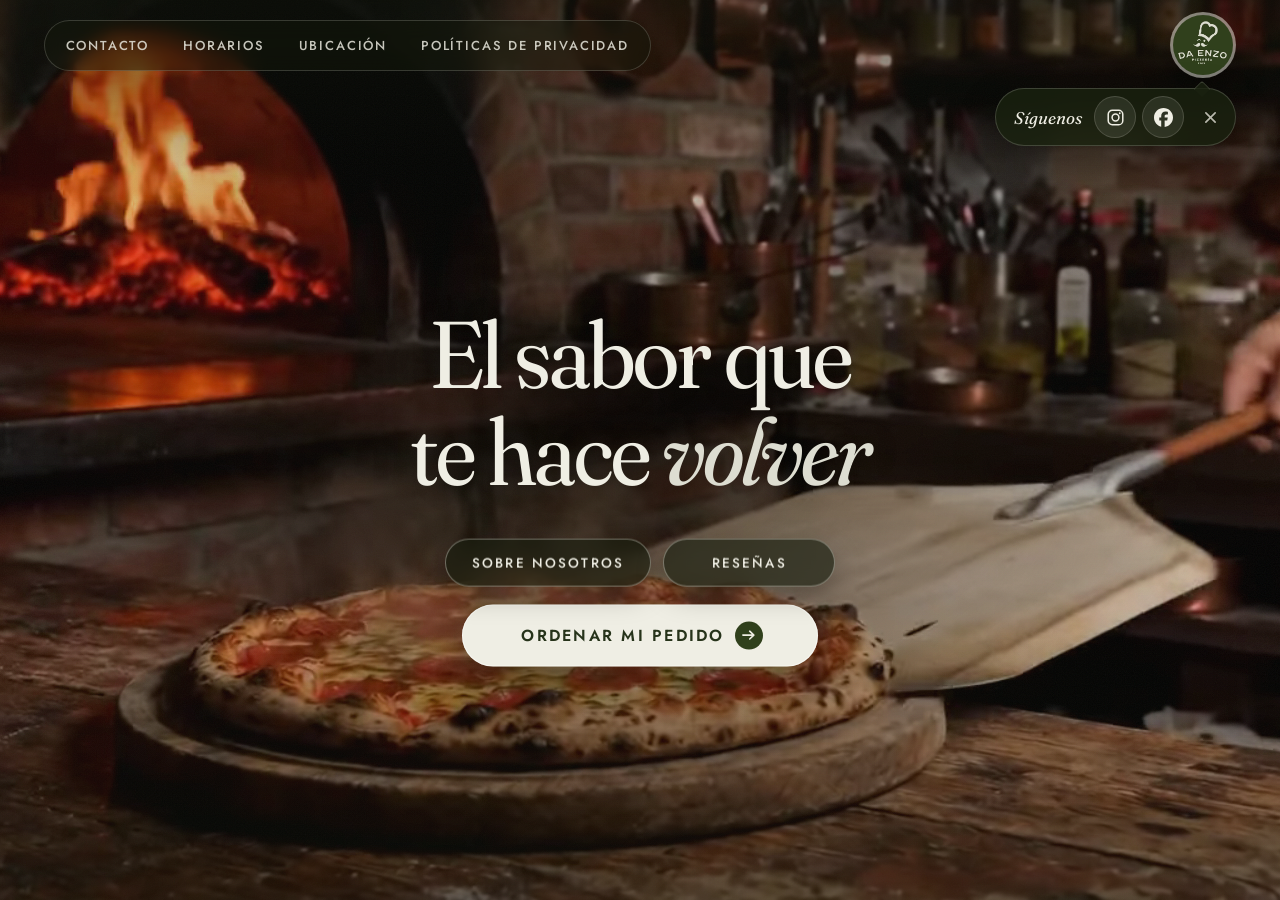
==== index.html @ c0065d66 "Sitio web Da Enzo Pizzería (v14: local y delivery) Co-Authored-By: Claude Opus 5.5 <noreply@anthropi" ====
<!DOCTYPE html>
<html lang="es">
<head>
<meta charset="utf-8">
<meta name="viewport" content="width=device-width, initial-scale=1, viewport-fit=cover">
<meta name="theme-color" content="#30401c">
<title>Da Enzo Pizzería</title>
<meta name="description" content="Da Enzo Pizzería — pizzas, pastas y pastichos. Secreto de familia desde 1989.">

<!-- Tipografías: Fraunces (editorial, cálida) para el título · Jost (geométrica, eco del logotipo) para la interfaz.
     Si Google Fonts no carga, la pila de respaldo mantiene la página usable (font-display: swap). -->
<link rel="preconnect" href="https://fonts.googleapis.com">
<link rel="preconnect" href="https://fonts.gstatic.com" crossorigin>
<link href="https://fonts.googleapis.com/css2?family=Fraunces:ital,opsz,wght@0,9..144,400;0,9..144,500;1,9..144,400;1,9..144,500&family=Jost:wght@400;500;600&display=swap" rel="stylesheet">

<!-- El primer fotograma se precarga para que el fondo nunca aparezca negro -->
<link rel="preload" as="image" href="assets/poster-intro.jpg">

<style>
/* =========================================================
   1. TOKENS DE MARCA
   Colores muestreados directamente del logo original:
   verde oliva #30401C · crema #DDDDD1
   ========================================================= */
:root{
  --olive-900:#1d2711;
  --olive-800:#26331a;
  --olive-700:#30401c;          /* fondo del logo */
  --olive-500:#4c5f33;
  --cream-100:#efeee4;
  --cream-200:#ddddd1;          /* trazos del logo */
  --cream-300:#c9c8b8;
  --charcoal:#14130f;

  --ink:var(--cream-100);
  --ink-soft:rgba(239,238,228,.82);

  --glass:rgba(20,24,13,.46);
  --glass-strong:rgba(22,28,14,.62);
  --glass-line:rgba(221,221,209,.20);
  --glass-line-hi:rgba(221,221,209,.42);

  --f-display:'Fraunces', 'Iowan Old Style', 'Palatino Linotype', Palatino, Georgia, serif;
  --f-ui:'Jost', 'Futura', 'Century Gothic', 'Avenir Next', 'Segoe UI', system-ui, sans-serif;

  --e-reveal:cubic-bezier(.16,1,.3,1);
  --e-soft:cubic-bezier(.25,.8,.3,1);
  --e-std:cubic-bezier(.4,0,.2,1);

  --gutter:clamp(16px, 3.4vw, 48px);
  --nav-h:clamp(68px, 10dvh, 104px);
  --logo:clamp(54px, 7.4dvh, 78px);
}
@supports not (height:100dvh){
  :root{ --nav-h:clamp(68px,10vh,104px); --logo:clamp(54px,7.4vh,78px); }
}

*,*::before,*::after{box-sizing:border-box}
html,body{height:100%;margin:0;padding:0;overflow:hidden;background:var(--olive-900)}
body{
  font-family:var(--f-ui);
  color:var(--ink);
  -webkit-font-smoothing:antialiased;
  -moz-osx-font-smoothing:grayscale;
  text-rendering:optimizeLegibility;
}
a{color:inherit}
button{font:inherit;color:inherit}

/* =========================================================
   2. ESCENARIO A PANTALLA COMPLETA
   ========================================================= */
.hero{
  position:relative;
  width:100%;
  height:100vh;            /* fallback */
  height:100dvh;
  overflow:hidden;
  isolation:isolate;
  background:var(--olive-900) url("assets/poster-intro.jpg") center/cover no-repeat;
}

/* ---------- Fondo de video ---------- */
.bg{position:absolute;inset:0;z-index:0;pointer-events:none}
.bg-video,
.bg-still{
  position:absolute;inset:0;
  width:100%;height:100%;
  object-fit:cover;
  display:block;
  pointer-events:none;
}
/* Encuadre tras inspeccionar el material:
   la intro tiene la pizza y la pala ligeramente a la izquierda del centro;
   el bucle es un plano cerrado centrado. */
.bg-video--intro{object-position:46% 58%; z-index:2; transition:opacity .45s var(--e-std)}
.bg-video--loop {object-position:50% 50%; z-index:1}
.bg-still{object-position:50% 60%; z-index:3; opacity:0; transition:opacity .6s var(--e-std)}
.bg.is-looping .bg-video--intro{opacity:0}
.bg.is-fallback .bg-still{opacity:1}

/* ---------- Capa de legibilidad (deja la pizza visible) ---------- */
.veil{position:absolute;inset:0;z-index:1;pointer-events:none;
  background:
    /* zona del título: oscurece solo el centro */
    radial-gradient(ellipse 62% 46% at 50% 54%, rgba(12,13,8,.50) 0%, rgba(12,13,8,.26) 55%, rgba(12,13,8,0) 100%),
    /* franja superior para la navegación */
    linear-gradient(180deg, rgba(15,18,10,.62) 0%, rgba(15,18,10,.18) 18%, rgba(15,18,10,0) 32%),
    /* base y viñeta suave */
    linear-gradient(0deg, rgba(15,18,10,.55) 0%, rgba(15,18,10,0) 30%),
    radial-gradient(ellipse 120% 100% at 50% 50%, rgba(0,0,0,0) 55%, rgba(10,10,6,.38) 100%);
}
/* grano muy fino: unifica el video con la interfaz */
.veil::after{content:"";position:absolute;inset:0;opacity:.06;mix-blend-mode:overlay;
  background-image:url("data:image/svg+xml;utf8,<svg xmlns='http://www.w3.org/2000/svg' width='160' height='160'><filter id='n'><feTurbulence type='fractalNoise' baseFrequency='.9' numOctaves='2' stitchTiles='stitch'/></filter><rect width='100%' height='100%' filter='url(%23n)'/></svg>");}

/* =========================================================
   3. NAVEGACIÓN SUPERIOR
   ========================================================= */
.nav{
  position:absolute;top:0;left:0;right:0;z-index:5;
  height:var(--nav-h);
  padding:env(safe-area-inset-top) calc(var(--gutter) + env(safe-area-inset-right)) 0 calc(var(--gutter) + env(safe-area-inset-left));
  display:flex;align-items:center;gap:16px;
}
.nav-links{
  display:flex;align-items:center;gap:2px;
  padding:5px;
  border-radius:999px;
  background:var(--glass);
  border:1px solid var(--glass-line);
  -webkit-backdrop-filter:blur(10px) saturate(1.05);
  backdrop-filter:blur(10px) saturate(1.05);
}
.nav-links a{
  display:inline-flex;align-items:center;gap:8px;
  padding:10px 16px;
  border-radius:999px;
  text-decoration:none;
  font-size:13px;font-weight:500;
  letter-spacing:.14em;text-transform:uppercase;
  color:var(--ink-soft);
  transition:background-color .25s var(--e-std), color .25s var(--e-std);
}
.nav-links a:hover{background:rgba(221,221,209,.12);color:var(--cream-100)}
.nav-links svg{width:15px;height:15px;flex:0 0 auto;opacity:.8}

.brand{
  margin-left:auto;
  display:block;
  width:var(--logo);height:var(--logo);
  border-radius:50%;
  padding:3px;
  background:rgba(221,221,209,.55);   /* aro crema fino, como en el avatar de Instagram */
  box-shadow:0 10px 30px rgba(0,0,0,.35);
  transition:transform .35s var(--e-soft), box-shadow .35s var(--e-soft);
}
.brand img{display:block;width:100%;height:100%;border-radius:50%;object-fit:cover}
.brand:hover{transform:translateY(-2px);box-shadow:0 14px 34px rgba(0,0,0,.42)}

/* botón de menú compacto (tableta/móvil) */
.burger{
  display:none;
  align-items:center;gap:10px;
  height:44px;padding:0 16px 0 14px;
  border-radius:999px;cursor:pointer;
  background:var(--glass-strong);
  border:1px solid var(--glass-line);
  -webkit-backdrop-filter:blur(10px);backdrop-filter:blur(10px);
  font-size:12.5px;font-weight:500;letter-spacing:.16em;text-transform:uppercase;
  color:var(--cream-100);
  transition:background-color .25s var(--e-std), border-color .25s var(--e-std);
}
.burger:hover{background:rgba(30,38,18,.75);border-color:var(--glass-line-hi)}
.burger-icon{position:relative;width:16px;height:10px}
.burger-icon i{position:absolute;left:0;right:0;height:1.5px;border-radius:2px;background:currentColor;transition:transform .3s var(--e-soft), opacity .2s}
.burger-icon i:nth-child(1){top:0}
.burger-icon i:nth-child(2){top:4.25px}
.burger-icon i:nth-child(3){bottom:0}
.burger[aria-expanded="true"] .burger-icon i:nth-child(1){transform:translateY(4.25px) rotate(45deg)}
.burger[aria-expanded="true"] .burger-icon i:nth-child(2){opacity:0}
.burger[aria-expanded="true"] .burger-icon i:nth-child(3){transform:translateY(-4.25px) rotate(-45deg)}

.menu{
  display:none;
  position:absolute;z-index:6;
  top:calc(var(--nav-h) - 6px + env(safe-area-inset-top));
  left:calc(var(--gutter) + env(safe-area-inset-left));
  width:min(300px, calc(100vw - 2 * var(--gutter)));
  flex-direction:column;
  padding:8px;
  border-radius:20px;
  background:rgba(22,28,14,.88);
  border:1px solid var(--glass-line);
  -webkit-backdrop-filter:blur(20px);backdrop-filter:blur(20px);
  box-shadow:0 24px 60px rgba(0,0,0,.45);
  transform-origin:top left;
}
.menu.open{display:flex;animation:menuIn .22s var(--e-soft) both}
.menu a{
  display:flex;align-items:center;gap:12px;
  padding:14px 14px;border-radius:12px;min-height:48px;
  text-decoration:none;font-size:15px;font-weight:500;letter-spacing:.04em;
  color:var(--ink-soft);
  transition:background-color .2s var(--e-std), color .2s var(--e-std);
}
.menu a:hover{background:rgba(221,221,209,.08);color:var(--cream-100)}
.menu svg{width:17px;height:17px;opacity:.75}
@keyframes menuIn{from{opacity:0;transform:translateY(-6px) scale(.985)}to{opacity:1;transform:none}}

/* =========================================================
   4. CONTENIDO CENTRAL
   ========================================================= */
.hero-inner{
  position:absolute;z-index:4;
  left:50%;top:54%;
  transform:translate(-50%,-50%);
  width:min(100% - 2 * var(--gutter), 1100px);
  display:flex;flex-direction:column;align-items:center;
  text-align:center;
}

.title{
  margin:0;
  font-family:var(--f-display);
  font-weight:400;
  font-variation-settings:"opsz" 144, "SOFT" 50;
  font-size:min(7.4vw, 12.4dvh, 116px);
  line-height:1.02;
  letter-spacing:-.022em;
  color:var(--cream-100);
  text-shadow:0 2px 24px rgba(10,10,6,.35);
  text-wrap:balance;
}
@supports not (height:100dvh){ .title{font-size:min(7.4vw,12.4vh,116px)} }
.title .ln{display:block}
.title .ln-i{display:block}
.title em{font-style:italic;font-weight:400;color:var(--cream-200)}

/* ---------- Botones ---------- */
.actions{
  margin-top:clamp(22px, 4.4dvh, 44px);
  display:flex;flex-direction:column;align-items:center;
  gap:clamp(12px, 2dvh, 18px);
}
.actions-row{display:flex;gap:12px;justify-content:center;flex-wrap:wrap}

/* .float = contenedor que flota; .btn = elemento interactivo (hover / entrada) */
.float{display:inline-flex}

.btn{
  display:inline-flex;align-items:center;justify-content:center;gap:10px;
  font-family:var(--f-ui);
  text-decoration:none;white-space:nowrap;cursor:pointer;
  border:0;
  transition:transform .35s var(--e-soft), background-color .3s var(--e-std), border-color .3s var(--e-std), box-shadow .35s var(--e-soft), color .3s var(--e-std);
}

.btn-secondary{
  height:48px;min-width:172px;padding:0 26px;
  border-radius:999px;
  font-size:13.5px;font-weight:500;letter-spacing:.16em;text-transform:uppercase;
  color:var(--cream-100);
  background:var(--glass-strong);
  border:1px solid var(--glass-line-hi);
  -webkit-backdrop-filter:blur(10px);backdrop-filter:blur(10px);
  box-shadow:0 10px 28px rgba(0,0,0,.25);
}

.btn-primary{
  height:62px;min-width:356px;padding:0 34px 0 38px;
  border-radius:999px;
  font-size:16px;font-weight:600;letter-spacing:.14em;text-transform:uppercase;
  color:var(--olive-800);
  background:var(--cream-100);
  box-shadow:0 16px 40px rgba(10,12,6,.38), inset 0 0 0 1px rgba(255,255,255,.5);
}
.btn-primary .arw{width:28px;height:28px;flex:0 0 auto;border-radius:50%;
  background:var(--olive-700);color:var(--cream-100);
  display:grid;place-items:center;transition:transform .35s var(--e-soft)}
.btn-primary .arw svg{width:13px;height:11px}

@media (hover:hover) and (pointer:fine){
  .btn-secondary:hover{transform:translateY(-2px);background:rgba(36,46,22,.72);border-color:rgba(239,238,228,.62);box-shadow:0 14px 32px rgba(0,0,0,.32)}
  .btn-primary:hover{transform:translateY(-2px);background:#fbfaf2;box-shadow:0 20px 46px rgba(10,12,6,.44), inset 0 0 0 1px rgba(255,255,255,.6)}
  .btn-primary:hover .arw{transform:translateX(3px)}
}
.btn:active{transform:translateY(0) scale(.985)}

/* Foco visible y coherente con la marca */
a:focus-visible,button:focus-visible{outline:2px solid var(--cream-100);outline-offset:4px;border-radius:999px}
.brand:focus-visible{outline-offset:5px}

/* ---------- Flotación (sutil, desfasada) ---------- */
@keyframes floatY{0%,100%{transform:translateY(0)}50%{transform:translateY(-4px)}}
.is-ready .float{animation:floatY 6.4s ease-in-out infinite}
.is-ready .float--b{animation-duration:7.2s;animation-delay:-2.1s}
.is-ready .float--c{animation-duration:6.8s;animation-delay:-3.6s}
.is-ready .float--c{animation-name:floatYc}
@keyframes floatYc{0%,100%{transform:translateY(0)}50%{transform:translateY(-3px)}}

/* ---------- Aviso de sección pendiente ---------- */
.toast{
  position:absolute;z-index:7;left:50%;
  bottom:calc(clamp(18px, 4dvh, 36px) + env(safe-area-inset-bottom));
  transform:translate(-50%, 12px);
  padding:12px 20px;border-radius:999px;
  background:rgba(22,28,14,.86);
  border:1px solid var(--glass-line);
  -webkit-backdrop-filter:blur(14px);backdrop-filter:blur(14px);
  font-size:13.5px;letter-spacing:.03em;color:var(--cream-100);
  white-space:nowrap;max-width:calc(100vw - 32px);overflow:hidden;text-overflow:ellipsis;
  opacity:0;pointer-events:none;
  transition:opacity .3s var(--e-std), transform .4s var(--e-soft);
}
.toast.show{opacity:1;transform:translate(-50%,0)}
.toast b{font-weight:600}

.sr-only{position:absolute;width:1px;height:1px;padding:0;margin:-1px;overflow:hidden;clip:rect(0,0,0,0);white-space:nowrap;border:0}

/* =========================================================
   5. SECUENCIA DE ENTRADA (una sola vez)
   ========================================================= */
html.anim .title .ln{overflow:hidden;padding-bottom:.12em;margin-bottom:-.12em;padding-top:.08em;margin-top:-.08em}
html.anim .title .ln-i{transform:translateY(105%)}
html.anim .brand,
html.anim .nav-links a,
html.anim .burger,
html.anim .actions .btn{opacity:0}

@keyframes lineRise{from{transform:translateY(105%)}to{transform:translateY(0)}}
@keyframes fadeIn{from{opacity:0}to{opacity:1}}
@keyframes liftIn{from{opacity:0;transform:translateY(-8px)}to{opacity:1;transform:none}}
@keyframes pillIn{from{opacity:0;transform:translateY(12px) scale(.975)}to{opacity:1;transform:none}}
@keyframes ctaIn{from{opacity:0;transform:translateY(16px) scale(.96)}to{opacity:1;transform:none}}

html.anim.go .brand{animation:fadeIn .9s var(--e-std) .15s both}
html.anim.go .nav-links a{animation:liftIn .6s var(--e-soft) both}
html.anim.go .nav-links a:nth-child(1){animation-delay:.32s}
html.anim.go .nav-links a:nth-child(2){animation-delay:.38s}
html.anim.go .nav-links a:nth-child(3){animation-delay:.44s}
html.anim.go .nav-links a:nth-child(4){animation-delay:.50s}
html.anim.go .burger{animation:liftIn .6s var(--e-soft) .32s both}
html.anim.go .title .ln-i{animation:lineRise 1.1s var(--e-reveal) both}
html.anim.go .title .ln:nth-child(1) .ln-i{animation-delay:.55s}
html.anim.go .title .ln:nth-child(2) .ln-i{animation-delay:.67s}
html.anim.go .actions-row .float:nth-child(1) .btn{animation:pillIn .7s var(--e-reveal) 1.05s both}
html.anim.go .actions-row .float:nth-child(2) .btn{animation:pillIn .7s var(--e-reveal) 1.13s both}
html.anim.go .btn-primary{animation:ctaIn .85s var(--e-reveal) 1.32s both}   /* último en terminar ≈ 2.17 s */

/* =========================================================
   6. RESPONSIVE
   ========================================================= */

/* Tableta: los 4 enlaces se pliegan en un menú compacto para no invadir el título */
@media (max-width:960px){
  .nav-links{display:none}
  .burger{display:inline-flex}
  .menu{display:none}
  .menu.open{display:flex}
  .title{font-size:min(9.4vw, 11dvh, 92px)}
  .btn-primary{min-width:320px}
}

/* Móvil vertical */
@media (max-width:600px){
  :root{--gutter:18px; --nav-h:76px; --logo:56px}
  .burger .burger-label{display:inline}
  .hero-inner{top:53%}
  .title{font-size:min(13.4vw, 9dvh, 62px);line-height:1.04}
  .actions{margin-top:28px;gap:12px;width:100%}
  .actions-row{gap:10px;width:100%;flex-wrap:nowrap}
  .actions-row .float{flex:1 1 0;max-width:200px}
  .btn-secondary{width:100%;min-width:0;height:50px;padding:0 14px;font-size:12.5px;letter-spacing:.12em}
  .btn-primary{width:100%;min-width:0;height:60px;font-size:15px;letter-spacing:.12em;padding:0 22px 0 28px}
  .actions > .float{width:100%;max-width:410px}
  .actions-row{max-width:410px}
  .bg-video--intro{object-position:44% 60%}
  .bg-still{object-position:44% 60%}
  .veil{background:
    radial-gradient(ellipse 95% 42% at 50% 54%, rgba(12,13,8,.52) 0%, rgba(12,13,8,.24) 60%, rgba(12,13,8,0) 100%),
    linear-gradient(180deg, rgba(15,18,10,.6) 0%, rgba(15,18,10,0) 22%),
    linear-gradient(0deg, rgba(15,18,10,.55) 0%, rgba(15,18,10,0) 28%);}
}

/* Teléfonos muy estrechos: los secundarios se apilan sin perder jerarquía */
@media (max-width:340px){
  .actions-row{flex-direction:column;align-items:stretch}
  .actions-row .float{max-width:none}
  .title{font-size:11.6vw}
}

/* Pantallas bajas / móvil horizontal */
@media (max-height:520px){
  :root{--nav-h:60px; --logo:44px}
  .burger{height:38px}
  .hero-inner{top:56%}
  .title{font-size:min(6.4vw, 13.5dvh, 64px)}
  .actions{margin-top:16px;gap:10px}
  .actions-row{flex-wrap:nowrap}
  .btn-secondary{height:40px;min-width:150px}
  .btn-primary{height:48px;min-width:280px;font-size:14px}
  .btn-primary .arw{width:24px;height:24px}
  .menu{max-height:calc(100dvh - var(--nav-h) - 8px);overflow:auto}
}
@media (max-height:380px){
  .title .ln{display:inline}
  .title .ln-i{display:inline}
  .title{font-size:min(5.4vw, 13dvh)}
}

/* =========================================================
   8. FASE 2 — VENTANAS INFORMATIVAS
   Una sola ventana abierta a la vez. Se ubican bajo la barra
   superior para que la navegación siga visible y utilizable.
   ========================================================= */
:root{
  --beige:#d8c0a1;              /* muestreado de la pieza "Horario" de Da Enzo */
  --beige-ink:#2e3b1c;
  --terracotta:#c75c2e;         /* títulos manuscritos de la pieza "Horario" */
  --ivory:#f4f1e6;
  --ok:#2f7d3b;  --ok-bg:rgba(47,125,59,.14);
  --ko:#b3301f;  --ko-bg:rgba(179,48,31,.12);
  --win-r:26px;
}

.brand{border:0;cursor:pointer;font:inherit}
.hero-inner{transition:opacity .4s var(--e-std)}
.hero.has-win .hero-inner{opacity:0}
.nav-links a[aria-current="true"]{background:rgba(221,221,209,.16);color:var(--cream-100)}
.menu a[aria-current="true"]{color:var(--cream-100);background:rgba(221,221,209,.08)}
/* la navegación queda por encima de la capa de ventanas para poder cambiar de sección */
.nav{z-index:10}
.menu{z-index:11}
.social{z-index:10}

.scrim{
  position:absolute;inset:0;z-index:8;
  background:rgba(12,14,8,.30);          /* separa sin ocultar la pizza */
  opacity:0;visibility:hidden;
  transition:opacity .35s var(--e-std), visibility 0s linear .35s;
}
.scrim.on{opacity:1;visibility:visible;transition:opacity .35s var(--e-std)}

.win{
  position:absolute;z-index:9;
  left:50%;
  top:calc(var(--nav-h) + env(safe-area-inset-top) + (100dvh - var(--nav-h) - env(safe-area-inset-top)) / 2);
  width:min(var(--win-w, 520px), calc(100vw - 2 * var(--gutter)));
  max-height:calc(100dvh - var(--nav-h) - env(safe-area-inset-top) - 28px);
  display:flex;flex-direction:column;
  border-radius:var(--win-r);
  overflow:hidden;
  opacity:0;visibility:hidden;
  transform:translate(-50%,-50%) translateY(14px) scale(.985);
  transition:opacity .24s var(--e-std), transform .3s var(--e-soft), visibility 0s linear .3s;
  box-shadow:0 30px 80px rgba(8,10,5,.45), 0 2px 0 rgba(255,255,255,.04) inset;
}
@supports not (height:100dvh){
  .win{top:calc(var(--nav-h) + (100vh - var(--nav-h)) / 2);max-height:calc(100vh - var(--nav-h) - 28px)}
}
.win.open{
  opacity:1;visibility:visible;
  transform:translate(-50%,-50%);
  transition:opacity .38s var(--e-std), transform .5s var(--e-reveal);
}

/* variantes de superficie (no todas iguales: coherencia, no uniformidad) */
.win--olive{
  background:rgba(33,44,20,.90);
  border:1px solid rgba(221,221,209,.16);
  -webkit-backdrop-filter:blur(18px) saturate(1.1);backdrop-filter:blur(18px) saturate(1.1);
  color:var(--cream-100);
}
.win--beige{background:var(--beige);color:var(--beige-ink)}
.win--ivory{background:var(--ivory);color:var(--beige-ink)}

.win-head{
  flex:0 0 auto;
  display:flex;align-items:center;gap:14px;
  padding:22px 18px 10px 30px;
}
.win-eyebrow{display:block;font-size:11.5px;font-weight:500;letter-spacing:.24em;text-transform:uppercase;opacity:.62;margin-bottom:4px}
.win-title{
  margin:0;
  font-family:var(--f-display);font-weight:400;
  font-variation-settings:"opsz" 144, "SOFT" 50;
  font-size:clamp(30px, 4.2vw, 40px);line-height:1.05;letter-spacing:-.015em;
}
.win--beige .win-title{color:var(--olive-700)}
.win-x{
  margin-left:auto;align-self:flex-start;
  width:44px;height:44px;flex:0 0 auto;
  display:grid;place-items:center;
  border-radius:50%;border:1px solid currentColor;
  border-color:rgba(127,127,110,.35);
  background:transparent;cursor:pointer;
  transition:background-color .25s var(--e-std), transform .35s var(--e-soft), border-color .25s;
}
.win-x svg{width:16px;height:16px}
.win-x:hover{background:rgba(127,127,110,.16);transform:rotate(90deg)}
.win--olive .win-x{border-color:rgba(221,221,209,.32)}
.win--olive .win-x:hover{background:rgba(221,221,209,.12)}
.win :focus-visible{outline-color:currentColor}

.win-body{
  flex:1 1 auto;min-height:0;
  overflow:auto;overscroll-behavior:contain;
  -webkit-overflow-scrolling:touch;
  padding:8px 30px 30px;
}
.win-note{margin:16px 0 0;font-size:12.5px;line-height:1.5;opacity:.68}

/* ---------- botones internos ---------- */
.w-btn{
  display:flex;align-items:center;gap:14px;
  width:100%;min-height:56px;
  padding:10px 20px 10px 10px;
  border-radius:999px;
  text-decoration:none;cursor:pointer;
  font-family:var(--f-ui);
  transition:transform .35s var(--e-soft), background-color .3s var(--e-std), border-color .3s var(--e-std), box-shadow .35s var(--e-soft);
}
.w-btn .ic{width:40px;height:40px;flex:0 0 auto;border-radius:50%;display:grid;place-items:center}
.w-btn .ic svg{width:20px;height:20px}
.w-btn .lbl{display:flex;flex-direction:column;line-height:1.2;text-align:left}
.w-btn .lbl small{font-size:11.5px;letter-spacing:.18em;text-transform:uppercase;opacity:.68}
.w-btn .lbl b{font-weight:500;font-size:17px;letter-spacing:.02em}
.w-btn .go{margin-left:auto;opacity:.6;transition:transform .35s var(--e-soft), opacity .3s}
.w-btn .go svg{width:13px;height:11px;display:block}
.w-btn--cream{background:var(--cream-100);color:var(--olive-800);box-shadow:0 12px 30px rgba(0,0,0,.22)}
.w-btn--cream .ic{background:var(--olive-700);color:var(--cream-100)}
.w-btn--glass{background:rgba(221,221,209,.06);color:var(--cream-100);border:1px solid rgba(221,221,209,.26)}
.w-btn--glass .ic{background:rgba(221,221,209,.12)}
.w-btn--olive{background:var(--olive-700);color:var(--cream-100);box-shadow:0 12px 30px rgba(20,26,10,.25)}
.w-btn--olive .ic{background:rgba(221,221,209,.14)}
@media (hover:hover) and (pointer:fine){
  .w-btn:hover{transform:translateY(-2px)}
  .w-btn:hover .go{transform:translateX(3px);opacity:1}
  .w-btn--cream:hover{background:#fbfaf2;box-shadow:0 16px 36px rgba(0,0,0,.28)}
  .w-btn--glass:hover{background:rgba(221,221,209,.12);border-color:rgba(221,221,209,.45)}
  .w-btn--olive:hover{background:#3a4d22}
}
.w-btn:active{transform:scale(.985)}
.w-btn--static{cursor:default;user-select:text}
.w-btn--static:hover,.w-btn--static:active{transform:none!important;background:rgba(221,221,209,.06)!important;border-color:rgba(221,221,209,.26)!important}

/* ---------- Contacto ---------- */
#win-contacto{--win-w:460px}
.contact-actions{display:flex;flex-direction:column;gap:12px;margin-top:10px}
.contact-actions .wa .ic{background:#25d366;color:#fff}   /* verde oficial de WhatsApp solo en el icono */
.contact-foot{display:flex;align-items:center;gap:14px;margin-top:22px;padding-top:18px;border-top:1px solid rgba(221,221,209,.14)}
.mini-logo{width:52px;height:52px;border-radius:50%;padding:2px;background:rgba(221,221,209,.5);flex:0 0 auto}
.mini-logo img{width:100%;height:100%;border-radius:50%;display:block}
.contact-foot p{margin:0;font-size:13px;line-height:1.45;opacity:.72}

/* ---------- Horarios ---------- */
#win-horarios{--win-w:540px}
.hours-logo{display:flex;justify-content:center;margin-top:20px}
.hours-logo img{width:76px;height:76px;border-radius:50%;display:block;box-shadow:0 0 0 3px rgba(48,64,28,.18), 0 10px 24px rgba(60,40,15,.2)}
.status{
  display:inline-flex;align-items:center;gap:9px;
  padding:9px 16px 9px 12px;border-radius:999px;
  font-size:13px;font-weight:600;letter-spacing:.18em;text-transform:uppercase;
  background:rgba(46,59,28,.10);color:var(--beige-ink);
  box-shadow:0 8px 22px rgba(60,40,15,.14);
  animation:statusFloat 6s ease-in-out infinite;
}
.status svg{width:16px;height:16px}
.status[data-state="open"]{background:var(--ok);color:#fff}
.status[data-state="closed"]{background:var(--ko);color:#fff}
.status-dot{width:8px;height:8px;border-radius:50%;background:currentColor;box-shadow:0 0 0 0 currentColor}
.status[data-state="open"] .status-dot{animation:pulse 2.4s ease-out infinite}
@keyframes pulse{0%{box-shadow:0 0 0 0 rgba(255,255,255,.55)}100%{box-shadow:0 0 0 8px rgba(255,255,255,0)}}
@keyframes statusFloat{0%,100%{transform:translateY(0)}50%{transform:translateY(-2px)}}
.status-next{margin:12px 0 0;font-size:15px;line-height:1.4}
.days{list-style:none;margin:20px 0 0;padding:0;border-top:1px solid rgba(46,59,28,.16)}
.days li{display:flex;align-items:baseline;justify-content:space-between;gap:12px;padding:11px 12px;border-bottom:1px solid rgba(46,59,28,.12);font-size:15.5px}
.days .d{font-weight:500}
.days .h{font-variant-numeric:tabular-nums;text-align:right;white-space:nowrap}
.days .h.off{opacity:.6;font-style:italic}
.days li.today{background:rgba(255,255,255,.32);border-radius:12px;border-bottom-color:transparent}
.days li.today .d{color:var(--terracotta)}
.days li.today .d::after{content:"Hoy";margin-left:8px;font-size:10.5px;letter-spacing:.18em;text-transform:uppercase;padding:2px 7px;border-radius:999px;background:var(--terracotta);color:#fff;vertical-align:2px}
#win-horarios .win-note{color:var(--beige-ink)}

/* ---------- Ubicación ---------- */
#win-ubicacion{--win-w:760px}
.map-card .pin{width:44px;height:44px;flex:0 0 auto;border-radius:50%;display:grid;place-items:center;background:var(--cream-100);color:var(--olive-700)}
.map-card .pin svg{width:20px;height:20px}
.map{position:relative;margin-top:6px;border-radius:18px;overflow:hidden;background:rgba(221,221,209,.08);border:1px solid rgba(221,221,209,.16);aspect-ratio:16/9.6}
.map-img{position:absolute;inset:0;width:100%;height:100%;object-fit:cover;object-position:44% 45%;display:block;pointer-events:none;transition:transform .6s var(--e-soft)}
.map-hit{position:absolute;inset:0;z-index:2;border-radius:18px;cursor:pointer}
.map-hit:focus-visible{outline:2px solid var(--cream-100);outline-offset:-4px;border-radius:18px}
.map-card{position:absolute;z-index:3;left:14px;right:14px;bottom:14px;pointer-events:none;
  display:flex;gap:14px;align-items:flex-start;padding:14px 18px 14px 14px;border-radius:16px;
  background:var(--ivory);color:var(--beige-ink);box-shadow:0 14px 34px rgba(10,12,6,.35)}
.map-card .pin{background:var(--olive-700);color:var(--cream-100)}
.map-card-txt{display:flex;flex-direction:column;min-width:0}
.map-card .a1{font-family:var(--f-display);font-size:19px;line-height:1.25;color:var(--olive-700)}
.map-card .a2{margin-top:3px;font-size:13px;opacity:.7}
.map-cta{display:inline-flex;align-items:center;gap:8px;margin-top:8px;font-size:11.5px;font-weight:600;letter-spacing:.14em;text-transform:uppercase;color:var(--terracotta)}
.map-cta svg{width:12px;height:10px;transition:transform .35s var(--e-soft)}
@media (hover:hover) and (pointer:fine){
  .map:hover .map-img{transform:scale(1.03)}
  .map:hover .map-cta svg{transform:translateX(3px)}
}

/* ---------- Políticas ---------- */
#win-privacidad{--win-w:680px}
.draft{display:inline-flex;align-items:center;gap:8px;margin:0 0 4px;padding:6px 12px;border-radius:999px;background:rgba(199,92,46,.12);color:#9a3f18;font-size:11px;font-weight:600;letter-spacing:.14em;text-transform:uppercase}
.draft svg{width:14px;height:14px}
.tabs{display:flex;gap:8px;padding:6px 30px 16px;flex:0 0 auto;border-bottom:1px solid rgba(46,59,28,.12)}
.tab{
  flex:1 1 0;height:46px;padding:0 14px;border-radius:999px;cursor:pointer;
  border:1px solid rgba(46,59,28,.22);background:transparent;color:var(--beige-ink);
  font-size:13px;font-weight:500;letter-spacing:.14em;text-transform:uppercase;
  transition:background-color .25s var(--e-std), color .25s var(--e-std), border-color .25s, box-shadow .3s, transform .35s var(--e-soft);
}
.tab:hover{border-color:rgba(46,59,28,.5)}
.tab[aria-selected="true"]{background:var(--olive-700);border-color:var(--olive-700);color:var(--cream-100);box-shadow:0 10px 22px rgba(30,40,15,.22)}
.tab[aria-selected="true"]::before{content:"";display:inline-block;width:6px;height:6px;border-radius:50%;background:var(--cream-100);margin-right:9px;vertical-align:2px}
.policy{transition:opacity .22s var(--e-std), transform .3s var(--e-soft)}
.policy.swap{opacity:0;transform:translateY(6px)}
.policy h3{margin:16px 0 12px;font-family:var(--f-display);font-weight:400;font-size:26px;line-height:1.15;color:var(--olive-700)}
.policy p{margin:0 0 14px;font-size:15.5px;line-height:1.68;max-width:62ch}
#win-privacidad .win-body{padding-top:6px}

/* ---------- Panel de redes sociales ---------- */
.social{
  position:absolute;z-index:10;
  top:calc(var(--nav-h) + env(safe-area-inset-top) - 2px);
  right:calc(var(--gutter) + env(safe-area-inset-right));
  display:flex;align-items:center;gap:6px;
  padding:7px 7px 7px 18px;
  border-radius:999px;
  background:rgba(26,34,16,.80);
  border:1px solid var(--glass-line);
  -webkit-backdrop-filter:blur(14px);backdrop-filter:blur(14px);
  box-shadow:0 16px 40px rgba(0,0,0,.32);
  opacity:0;visibility:hidden;
  transform:translateY(-8px);
  transition:opacity .35s var(--e-std), transform .45s var(--e-soft), visibility 0s linear .45s;
}
.social::before{ /* pequeña muesca que lo une al logo */
  content:"";position:absolute;top:-6px;right:calc(var(--logo) / 2 - 6px);
  width:12px;height:12px;transform:rotate(45deg);
  background:rgba(26,34,16,.80);border-left:1px solid var(--glass-line);border-top:1px solid var(--glass-line);
  border-radius:3px 0 0 0;
}
.social.open{opacity:1;visibility:visible;transform:none;transition:opacity .5s var(--e-std), transform .6s var(--e-reveal)}
.social-label{font-family:var(--f-display);font-style:italic;font-size:17px;margin-right:6px;color:var(--cream-100)}
.social a,.social button{
  width:42px;height:42px;border-radius:50%;flex:0 0 auto;
  display:grid;place-items:center;cursor:pointer;
  color:var(--cream-100);text-decoration:none;
  background:rgba(221,221,209,.10);border:1px solid rgba(221,221,209,.18);
  transition:background-color .25s var(--e-std), transform .35s var(--e-soft), border-color .25s;
}
.social a svg{width:19px;height:19px}
.social a:hover{background:rgba(221,221,209,.2);transform:translateY(-2px)}
.social .social-x{background:transparent;border-color:transparent;width:36px;height:36px;margin-left:2px}
.social .social-x svg{width:13px;height:13px;opacity:.75}
.social .social-x:hover{background:rgba(221,221,209,.1)}

/* ---------- Responsive de las ventanas ---------- */
@media (max-width:760px){
}
@media (max-width:600px){
  :root{--win-r:22px}
  .win{width:calc(100vw - 24px)}
  .win-head{padding:18px 12px 8px 22px}
  .win-body{padding:6px 22px 24px}
  .tabs{padding:4px 22px 14px;gap:6px}
  .tab{padding:0 6px;font-size:11.5px;letter-spacing:.1em;height:46px}
  .tab[aria-selected="true"]::before{display:none}
  .policy p{font-size:15px}
  .days li{padding:11px 8px;font-size:14.5px}
  .days li.today .d::after{margin-left:6px;padding:2px 6px}
  .draft{font-size:10px;letter-spacing:.08em;border-radius:12px;line-height:1.35}
  .map{aspect-ratio:auto;height:min(440px, calc(100dvh - var(--nav-h) - 150px))}
  .map-card{left:10px;right:10px;bottom:10px;padding:12px 14px 12px 12px}
  .map-card .a1{font-size:17px}
  .map-cta{font-size:10.5px;letter-spacing:.06em;white-space:nowrap}
  .map-card .a2{display:none}   /* tarjeta más baja: deja visible el pin del mapa */
  .social{padding-left:14px}
  .social-label{font-size:15.5px}
}
@media (max-height:520px){
  .win{max-height:calc(100dvh - var(--nav-h) - 12px)}
  .win-head{padding-top:12px}
  .win-title{font-size:26px}
  .map{aspect-ratio:auto;height:calc(100dvh - var(--nav-h) - 110px);min-height:200px}
  .map-card .a2{display:none}
}

/* =========================================================
   7. MOVIMIENTO REDUCIDO
   ========================================================= */
@media (prefers-reduced-motion:reduce){
  html.anim .title .ln-i{transform:none}
  html.anim .brand, html.anim .nav-links a, html.anim .burger, html.anim .actions .btn{opacity:1}
  *,*::before,*::after{animation:none!important;transition-duration:.01ms!important}
}
</style>
<!-- Fase 3: estilos de la vista Reseñas -->
<link rel="stylesheet" href="css/reviews.css">
<!-- Fase 4: estilos de «Sobre nosotros» -->
<link rel="stylesheet" href="css/about.css">
<!-- Fase 5: estilos de «Ordenar mi pedido» -->
<link rel="stylesheet" href="css/order.css">

<!-- A) ENTRADA: se arma de forma síncrona para evitar un destello sin animar -->
<script>
(function(){
  if (window.matchMedia && matchMedia('(prefers-reduced-motion: reduce)').matches) {
    document.documentElement.classList.add('reduced');
    return;
  }
  var root = document.documentElement, started = false, bootTimer, safety;
  root.classList.add('anim');
  function clean(){
    clearTimeout(safety);
    document.removeEventListener('animationend', onEnd, true);
    root.classList.remove('anim','go');
    document.body.classList.add('is-ready');            // activa la flotación
  }
  function onEnd(e){ if (e.animationName === 'ctaIn') clean(); }
  function start(){
    if (started) return; started = true;
    clearTimeout(bootTimer);
    document.addEventListener('animationend', onEnd, true);
    safety = setTimeout(clean, 3200);
    root.classList.add('go');
  }
  function boot(){
    bootTimer = setTimeout(start, 700);                 // techo: nunca esperar más a la fuente
    if (document.fonts && document.fonts.ready) document.fonts.ready.then(start, start);
    else start();
  }
  if (document.readyState === 'loading') document.addEventListener('DOMContentLoaded', boot); else boot();
})();
</script>
</head>

<body>
<main class="hero" id="inicio">

  <!-- Fondo: intro completa (una vez) → bucle de la pizza girando -->
  <div class="bg" id="bg" aria-hidden="true">
    <video class="bg-video bg-video--intro" id="vIntro"
           muted playsinline autoplay preload="auto"
           disablepictureinpicture disableremoteplayback
           poster="assets/poster-intro.jpg">
      <source src="assets/daenzo-intro.webm" type="video/webm">
      <source src="assets/daenzo-intro.mp4" type="video/mp4">
    </video>
    <video class="bg-video bg-video--loop" id="vLoop"
           muted playsinline loop preload="none"
           disablepictureinpicture disableremoteplayback>
      <source src="assets/daenzo-loop.webm" type="video/webm">
      <source src="assets/daenzo-loop.mp4" type="video/mp4">
    </video>
    <!-- Alternativa si el navegador bloquea la reproducción: fotograma real del video -->
    <img class="bg-still" id="bgStill" src="assets/poster-fallback.jpg" alt="" decoding="async">
  </div>
  <div class="veil" aria-hidden="true"></div>

  <!-- Navegación superior -->
  <header class="nav">
    <button class="burger" id="burger" type="button" aria-expanded="false" aria-controls="menu" aria-label="Abrir menú">
      <span class="burger-icon" aria-hidden="true"><i></i><i></i><i></i></span>
      <span class="burger-label">Menú</span>
    </button>

    <nav class="nav-links" aria-label="Principal">
      <a href="#contacto"  data-pending="Contacto">Contacto</a>
      <a href="#horarios"  data-pending="Horarios">Horarios</a>
      <a href="#ubicacion" data-pending="Ubicación">Ubicación</a>
      <a href="#privacidad" data-pending="Políticas de privacidad">Políticas de privacidad</a>
    </nav>

    <!-- Fase 2: el logo es el control que abre/cierra el panel de redes -->
    <button class="brand" id="brand" data-social-toggle type="button" aria-expanded="false" aria-controls="social" aria-label="Da Enzo Pizzería — mostrar redes sociales">
      <img src="assets/logo-da-enzo.png" width="447" height="447" alt="">
    </button>
  </header>

  <!-- Panel flotante de redes sociales (debajo del logo) -->
  <div class="social" id="social" role="region" aria-label="Redes sociales de Da Enzo">
    <span class="social-label">Síguenos</span>
    <a data-bind-href="instagram" target="_blank" rel="noopener noreferrer" aria-label="Instagram de Da Enzo (se abre en una pestaña nueva)">
      <svg viewBox="0 0 24 24" fill="none" stroke="currentColor" stroke-width="1.9" aria-hidden="true"><rect x="2.8" y="2.8" width="18.4" height="18.4" rx="5.2"/><circle cx="12" cy="12" r="4.3"/><circle cx="17.4" cy="6.6" r="1.15" fill="currentColor" stroke="none"/></svg>
    </a>
    <a data-bind-href="facebook" target="_blank" rel="noopener noreferrer" aria-label="Facebook de Da Enzo (se abre en una pestaña nueva)">
      <svg viewBox="0 0 24 24" fill="currentColor" aria-hidden="true"><path d="M9.101 23.691v-7.98H6.627v-3.667h2.474v-1.58c0-4.085 1.848-5.978 5.858-5.978.401 0 .955.042 1.468.103a8.68 8.68 0 0 1 1.141.195v3.325a8.623 8.623 0 0 0-.653-.036 26.805 26.805 0 0 0-.733-.009c-.707 0-1.259.096-1.675.309a1.686 1.686 0 0 0-.679.622c-.258.42-.374.995-.374 1.752v1.297h3.919l-.386 2.103-.287 1.564h-3.246v8.245C19.396 23.238 24 18.179 24 12.044c0-6.627-5.373-12-12-12s-12 5.373-12 12c0 5.628 3.874 10.35 9.101 11.647Z"/></svg>
    </a>
    <button class="social-x" type="button" id="socialClose" aria-label="Cerrar panel de redes sociales">
      <svg viewBox="0 0 14 14" fill="none" stroke="currentColor" stroke-width="1.8" stroke-linecap="round" aria-hidden="true"><path d="M2 2l10 10M12 2 2 12"/></svg>
    </button>
  </div>

  <!-- Menú compacto (tableta / móvil) -->
  <nav class="menu" id="menu" aria-label="Principal (móvil)">
    <a href="#contacto" data-pending="Contacto">
      <svg viewBox="0 0 24 24" fill="none" stroke="currentColor" stroke-width="1.6" stroke-linecap="round" stroke-linejoin="round" aria-hidden="true"><path d="M21 11.5a8.4 8.4 0 0 1-12.3 7.5L3 21l2-5.5A8.4 8.4 0 1 1 21 11.5Z"/></svg>
      Contacto</a>
    <a href="#horarios" data-pending="Horarios">
      <svg viewBox="0 0 24 24" fill="none" stroke="currentColor" stroke-width="1.6" stroke-linecap="round" aria-hidden="true"><circle cx="12" cy="12" r="9"/><path d="M12 7v5l3 2"/></svg>
      Horarios</a>
    <a href="#ubicacion" data-pending="Ubicación">
      <svg viewBox="0 0 24 24" fill="none" stroke="currentColor" stroke-width="1.6" stroke-linecap="round" stroke-linejoin="round" aria-hidden="true"><path d="M12 21s-7-6.2-7-11.5a7 7 0 0 1 14 0C19 14.8 12 21 12 21Z"/><circle cx="12" cy="9.5" r="2.5"/></svg>
      Ubicación</a>
    <a href="#privacidad" data-pending="Políticas de privacidad">
      <svg viewBox="0 0 24 24" fill="none" stroke="currentColor" stroke-width="1.6" stroke-linecap="round" stroke-linejoin="round" aria-hidden="true"><path d="M12 3 5 6v5.5c0 4.4 3 8.2 7 9.5 4-1.3 7-5.1 7-9.5V6l-7-3Z"/></svg>
      Políticas de privacidad</a>
  </nav>

  <!-- Composición central -->
  <div class="hero-inner">
    <h1 class="title" aria-label="El sabor que te hace volver">
      <span class="ln" aria-hidden="true"><span class="ln-i">El sabor que</span></span>
      <span class="ln" aria-hidden="true"><span class="ln-i">te hace <em>volver</em></span></span>
    </h1>

    <div class="actions">
      <div class="actions-row">
        <span class="float float--a">
          <a class="btn btn-secondary" href="#sobre-nosotros" data-pending="Sobre nosotros">Sobre nosotros</a>
        </span>
        <span class="float float--b">
          <a class="btn btn-secondary" href="#resenas" data-pending="Reseñas">Reseñas</a>
        </span>
      </div>
      <span class="float float--c">
        <a class="btn btn-primary" href="#ordenar" data-pending="Ordenar mi pedido">
          Ordenar mi pedido
          <span class="arw" aria-hidden="true">
            <svg viewBox="0 0 12 10" fill="none"><path d="M0.8 5h10M7.1 1.4 10.9 5l-3.8 3.6" stroke="currentColor" stroke-width="1.5" stroke-linecap="round" stroke-linejoin="round"/></svg>
          </span>
        </a>
      </span>
    </div>
  </div>

  <!-- =====================================================
       FASE 2 — VENTANAS INFORMATIVAS
       Los datos (teléfonos, horarios, dirección, textos) se
       inyectan desde DAENZO_CONFIG; no se repiten aquí.
       ===================================================== -->
  <div class="scrim" id="scrim" aria-hidden="true"></div>

  <!-- Contacto -->
  <section class="win win--olive" id="win-contacto" role="dialog" aria-modal="true" aria-labelledby="t-contacto" hidden>
    <header class="win-head">
      <div><span class="win-eyebrow">Escríbenos o llámanos</span><h2 class="win-title" id="t-contacto">Contacto</h2></div>
      <button class="win-x" type="button" data-close aria-label="Cerrar Contacto"><svg viewBox="0 0 14 14" fill="none" stroke="currentColor" stroke-width="1.7" stroke-linecap="round" aria-hidden="true"><path d="M2 2l10 10M12 2 2 12"/></svg></button>
    </header>
    <div class="win-body">
      <div class="contact-actions">
        <a class="w-btn w-btn--cream wa" data-bind-href="whatsappUrl" target="_blank" rel="noopener noreferrer">
          <span class="ic" aria-hidden="true"><svg viewBox="0 0 24 24" fill="currentColor"><path d="M17.472 14.382c-.297-.149-1.758-.867-2.03-.967-.273-.099-.471-.148-.67.15-.197.297-.767.966-.94 1.164-.173.199-.347.223-.644.075-.297-.15-1.255-.463-2.39-1.475-.883-.788-1.48-1.761-1.653-2.059-.173-.297-.018-.458.13-.606.134-.133.298-.347.446-.52.149-.174.198-.298.298-.497.099-.198.05-.371-.025-.52-.075-.149-.669-1.612-.916-2.207-.242-.579-.487-.5-.669-.51-.173-.008-.371-.01-.57-.01-.198 0-.52.074-.792.372-.272.297-1.04 1.016-1.04 2.479 0 1.462 1.065 2.875 1.213 3.074.149.198 2.096 3.2 5.077 4.487.709.306 1.262.489 1.694.625.712.227 1.36.195 1.871.118.571-.085 1.758-.719 2.006-1.413.248-.694.248-1.289.173-1.413-.074-.124-.272-.198-.57-.347m-5.421 7.403h-.004a9.87 9.87 0 0 1-5.031-1.378l-.361-.214-3.741.982.998-3.648-.235-.374a9.86 9.86 0 0 1-1.51-5.26c.001-5.45 4.436-9.884 9.888-9.884 2.64 0 5.122 1.03 6.988 2.898a9.825 9.825 0 0 1 2.893 6.994c-.003 5.45-4.437 9.884-9.885 9.884m8.413-18.297A11.815 11.815 0 0 0 12.05 0C5.495 0 .16 5.335.157 11.892c0 2.096.547 4.142 1.588 5.945L.057 24l6.305-1.654a11.882 11.882 0 0 0 5.683 1.448h.005c6.554 0 11.89-5.335 11.893-11.893a11.821 11.821 0 0 0-3.48-8.413Z"/></svg></span>
          <span class="lbl"><b>WhatsApp</b><small data-bind-text="whatsappDisplay"></small></span>
          <span class="go" aria-hidden="true"><svg viewBox="0 0 12 10" fill="none"><path d="M0.8 5h10M7.1 1.4 10.9 5l-3.8 3.6" stroke="currentColor" stroke-width="1.5" stroke-linecap="round" stroke-linejoin="round"/></svg></span>
        </a>
        <!-- Solo informativo: muestra el número, no inicia llamadas -->
        <div class="w-btn w-btn--glass w-btn--static">
          <span class="ic" aria-hidden="true"><svg viewBox="0 0 24 24" fill="none" stroke="currentColor" stroke-width="1.7" stroke-linecap="round" stroke-linejoin="round"><path d="M5.2 3.5h3.2l1.6 4-2 1.3a11 11 0 0 0 5.2 5.2l1.3-2 4 1.6v3.2a2 2 0 0 1-2.2 2A16.5 16.5 0 0 1 3.2 5.7a2 2 0 0 1 2-2.2Z"/></svg></span>
          <span class="lbl"><small>Teléfono secundario</small><b data-bind-text="phoneDisplay"></b></span>
        </div>
      </div>
      <div class="contact-foot">
        <span class="mini-logo"><img src="assets/logo-da-enzo.png" alt="Da Enzo Pizzería" width="447" height="447"></span>
        <p>Da Enzo Pizzería · Secreto de familia desde 1989</p>
      </div>
    </div>
  </section>

  <!-- Horarios -->
  <section class="win win--beige" id="win-horarios" role="dialog" aria-modal="true" aria-labelledby="t-horarios" hidden>
    <header class="win-head">
      <div><span class="win-eyebrow">Hora de Venezuela</span><h2 class="win-title" id="t-horarios">Horarios</h2></div>
      <button class="win-x" type="button" data-close aria-label="Cerrar Horarios"><svg viewBox="0 0 14 14" fill="none" stroke="currentColor" stroke-width="1.7" stroke-linecap="round" aria-hidden="true"><path d="M2 2l10 10M12 2 2 12"/></svg></button>
    </header>
    <div class="win-body">
      <div class="hours">
        <div class="hours-side">
          <div class="status" id="status" data-state="neutral" role="status" aria-live="polite">
            <span class="status-dot" aria-hidden="true"></span><span class="status-text">—</span>
          </div>
          <p class="status-next" id="statusNext"></p>
          <ul class="days" id="days" aria-label="Horario semanal"></ul>
          <p class="win-note">El estado se calcula con el horario habitual en hora de Venezuela. No confirma la atención en tiempo real ni cierres extraordinarios.</p>
          <div class="hours-logo"><img src="assets/logo-da-enzo.png" width="447" height="447" alt="Da Enzo Pizzería"></div>
        </div>
      </div>
    </div>
  </section>

  <!-- Ubicación -->
  <section class="win win--olive" id="win-ubicacion" role="dialog" aria-modal="true" aria-labelledby="t-ubicacion" hidden>
    <header class="win-head">
      <div><span class="win-eyebrow">Te esperamos</span><h2 class="win-title" id="t-ubicacion">Ubicación</h2></div>
      <button class="win-x" type="button" data-close aria-label="Cerrar Ubicación"><svg viewBox="0 0 14 14" fill="none" stroke="currentColor" stroke-width="1.7" stroke-linecap="round" aria-hidden="true"><path d="M2 2l10 10M12 2 2 12"/></svg></button>
    </header>
    <div class="win-body">
      <!-- El mapa completo es el enlace de «Cómo llegar»; la dirección va dentro del recuadro -->
      <div class="map" id="map">
        <!-- Imagen del mapa de Google (captura de la zona); el recuadro completo abre la ruta en Google Maps -->
        <img class="map-img" src="assets/mapa-da-enzo.jpg" width="763" height="406" alt="" decoding="async">
        <a class="map-hit" data-bind-href="directionsUrl" target="_blank" rel="noopener noreferrer" aria-label="Cómo llegar a Da Enzo Pizzería: abre la ruta en Google Maps (pestaña nueva)"></a>
        <div class="map-card" aria-hidden="true">
          <span class="pin"><svg viewBox="0 0 24 24" fill="none" stroke="currentColor" stroke-width="1.8" stroke-linecap="round" stroke-linejoin="round"><path d="M12 21s-7-6.2-7-11.5a7 7 0 0 1 14 0C19 14.8 12 21 12 21Z"/><circle cx="12" cy="9.5" r="2.5"/></svg></span>
          <span class="map-card-txt">
            <span class="a1" data-bind-text="address"></span>
            <span class="a2" data-bind-text="mapsQuery"></span>
            <span class="map-cta">Toca el mapa para ver cómo llegar <svg viewBox="0 0 12 10" fill="none"><path d="M0.8 5h10M7.1 1.4 10.9 5l-3.8 3.6" stroke="currentColor" stroke-width="1.5" stroke-linecap="round" stroke-linejoin="round"/></svg></span>
          </span>
        </div>
      </div>
      <address class="sr-only" data-bind-text="address"></address>
    </div>
  </section>

  <!-- Políticas de privacidad -->
  <section class="win win--ivory" id="win-privacidad" role="dialog" aria-modal="true" aria-labelledby="t-privacidad" hidden>
    <header class="win-head">
      <div><span class="win-eyebrow">Información para clientes</span><h2 class="win-title" id="t-privacidad">Políticas</h2></div>
      <button class="win-x" type="button" data-close aria-label="Cerrar Políticas de privacidad"><svg viewBox="0 0 14 14" fill="none" stroke="currentColor" stroke-width="1.7" stroke-linecap="round" aria-hidden="true"><path d="M2 2l10 10M12 2 2 12"/></svg></button>
    </header>
    <div class="tabs" role="tablist" aria-label="Apartados de las políticas" id="tabs"></div>
    <div class="win-body">
      <div class="policy" id="policy" role="tabpanel" tabindex="0"></div>
    </div>
  </section>

  <!-- =====================================================
       FASE 3 — VISTA «RESEÑAS» (ruta #resenas)
       Lógica en js/reviews/*.js · estilos en css/reviews.css
       ===================================================== -->
  <section class="rv" id="reviews" aria-label="Reseñas de Da Enzo" hidden>
    <header class="rv-bar">
      <button type="button" class="rv-back" aria-label="Volver a la pantalla principal">
        <svg viewBox="0 0 24 24" fill="none" stroke="currentColor" stroke-width="1.9" stroke-linecap="round" stroke-linejoin="round" aria-hidden="true"><path d="M19 12H5M11 5l-7 7 7 7"/></svg>
        <span class="rv-back-label">Inicio</span>
      </button>
      <button type="button" class="rv-account" id="rvAccount">
        <svg viewBox="0 0 24 24" fill="none" stroke="currentColor" stroke-width="1.7" stroke-linecap="round" aria-hidden="true"><circle cx="12" cy="8.5" r="3.8"/><path d="M4.5 20c1.4-3.7 4.2-5.5 7.5-5.5s6.1 1.8 7.5 5.5"/></svg>
        <span class="rv-account-label">Acceder</span>
      </button>
      <button class="brand rv-brand" type="button" data-social-toggle aria-expanded="false" aria-controls="social" aria-label="Da Enzo Pizzería — mostrar redes sociales">
        <img src="assets/logo-da-enzo.png" width="447" height="447" alt="">
      </button>
    </header>

    <div class="rv-scroll">
      <div class="rv-hero">
        <!-- Video: acercamiento a las pizzas (una vez) → bucle con la cámara quieta y solo el humo en movimiento -->
        <div class="rv-hero-media" id="rvHeroMedia" aria-hidden="true">
          <video class="rv-hero-img rv-hero-video rv-hero-video--loop" muted loop playsinline preload="none"
                 disablepictureinpicture disableremoteplayback poster="assets/resenas/resenas-hold.jpg">
            <source src="assets/resenas/resenas-loop.webm" type="video/webm">
            <source src="assets/resenas/resenas-loop.mp4" type="video/mp4">
          </video>
          <video class="rv-hero-img rv-hero-video rv-hero-video--intro" muted playsinline preload="none"
                 disablepictureinpicture disableremoteplayback poster="assets/resenas/resenas-poster.jpg">
            <source src="assets/resenas/resenas-intro.webm" type="video/webm">
            <source src="assets/resenas/resenas-intro.mp4" type="video/mp4">
          </video>
        </div>
        <div class="rv-hero-txt">
          <p class="rv-eyebrow">Reseñas</p>
          <h1 class="rv-title">Lo que dicen quienes ya probaron <em>Da Enzo</em></h1>
          <p class="rv-lead">Cada pizza tiene una historia. Descubre las experiencias que compartimos alrededor de la mesa.</p>
        </div>
      </div>

      <div class="rv-wrap">
        <div class="rv-top">
          <div>
            <h2 class="rv-h2">Opiniones</h2>
            <p class="rv-demo-note"><svg viewBox="0 0 16 16" fill="none" stroke="currentColor" stroke-width="1.5" stroke-linecap="round" aria-hidden="true"><circle cx="8" cy="8" r="6.3"/><path d="M8 7.2v4M8 4.9v.1"/></svg><span><b>Reseñas de demostración:</b> contenido ficticio utilizado para diseñar la experiencia.</span></p>
            <button type="button" class="rv-jump" id="rvJump">Escribir una reseña</button>
          </div>
          <div class="rv-summary" id="rvSummary" aria-live="polite"></div>
        </div>

        <div class="rv-grid">
          <div class="rv-list" id="rvList" aria-label="Listado de reseñas de demostración"></div>
          <aside class="rv-aside" aria-label="Agregar una reseña">
            <div class="rv-aside-in">
              <div class="rv-formbox" id="rvFormBox"></div>
              <button type="button" class="rv-order" id="rvOrder">
                <span>Ordenar mi pedido</span>
                <span class="arw" aria-hidden="true"><svg viewBox="0 0 12 10" fill="none"><path d="M0.8 5h10M7.1 1.4 10.9 5l-3.8 3.6" stroke="currentColor" stroke-width="1.5" stroke-linecap="round" stroke-linejoin="round"/></svg></span>
              </button>
            </div>
          </aside>
        </div>
        <footer class="rv-foot">Da Enzo Pizzería · Secreto de familia desde 1989</footer>
      </div>
    </div>

    <!-- Aviso de inicio de sesión (js/reviews/login-prompt.js) -->
    <div class="lp" id="rvLogin" role="dialog" aria-labelledby="lpTitle" aria-describedby="lpSub" hidden>
      <button type="button" class="lp-x" aria-label="Cerrar aviso de inicio de sesión"><svg viewBox="0 0 14 14" fill="none" stroke="currentColor" stroke-width="1.7" stroke-linecap="round" aria-hidden="true"><path d="M2 2l10 10M12 2 2 12"/></svg></button>
      <div class="lp-head">
        <img class="lp-logo" src="assets/logo-da-enzo.png" width="447" height="447" alt="">
        <div><p class="lp-title" id="lpTitle">Inicia sesión en Da Enzo</p><p class="lp-sub" id="lpSub">Publica tus reseñas con tu nombre en un solo paso.</p></div>
      </div>
      <button type="button" class="lp-google"><svg viewBox="0 0 24 24" aria-hidden="true"><path fill="#4285F4" d="M22.56 12.25c0-.78-.07-1.53-.2-2.25H12v4.26h5.92a5.06 5.06 0 0 1-2.2 3.32v2.77h3.57c2.08-1.92 3.27-4.74 3.27-8.1z"/><path fill="#34A853" d="M12 23c2.97 0 5.46-.98 7.28-2.66l-3.57-2.77c-.98.66-2.23 1.06-3.71 1.06-2.86 0-5.29-1.93-6.16-4.53H2.18v2.84A11 11 0 0 0 12 23z"/><path fill="#FBBC05" d="M5.84 14.1A6.6 6.6 0 0 1 5.5 12c0-.73.13-1.44.34-2.1V7.06H2.18A11 11 0 0 0 1 12c0 1.78.43 3.45 1.18 4.94l3.66-2.84z"/><path fill="#EA4335" d="M12 5.38c1.62 0 3.06.56 4.21 1.64l3.15-3.15C17.45 2.09 14.97 1 12 1 7.7 1 3.99 3.47 2.18 7.06l3.66 2.84C6.71 7.31 9.14 5.38 12 5.38z"/></svg><span>Continuar con Google</span></button>
      <button type="button" class="lp-mail">Prefiero usar mi correo</button>
      <p class="lp-msg" role="status" hidden>El acceso con Google aún no está conectado en esta demostración, así que no se ha iniciado sesión. Cuando se configure, al pulsar «Continuar» la cuenta se creará automáticamente.</p>
    </div>
  </section>

  <!-- =====================================================
       VISTA «SOBRE NOSOTROS» (ruta #sobre-nosotros)
       Contenido en js/about/about-data.js (FICTICIO, demo) · estilos en css/about.css
       ===================================================== -->
  <section class="ab" id="about" aria-label="Sobre nosotros · Da Enzo" hidden>
    <header class="rv-bar ab-bar">
      <button type="button" class="rv-back" aria-label="Volver a la pantalla principal">
        <svg viewBox="0 0 24 24" fill="none" stroke="currentColor" stroke-width="1.9" stroke-linecap="round" stroke-linejoin="round" aria-hidden="true"><path d="M19 12H5M11 5l-7 7 7 7"/></svg>
        <span class="rv-back-label">Inicio</span>
      </button>
      <p class="ab-bar-name" aria-hidden="true">Da Enzo <span>· Pizzería</span></p>
      <button type="button" class="rv-account" id="abAccount">
        <svg viewBox="0 0 24 24" fill="none" stroke="currentColor" stroke-width="1.7" stroke-linecap="round" aria-hidden="true"><circle cx="12" cy="8.5" r="3.8"/><path d="M4.5 20c1.4-3.7 4.2-5.5 7.5-5.5s6.1 1.8 7.5 5.5"/></svg>
        <span class="rv-account-label">Acceder</span>
      </button>
      <button class="brand rv-brand" type="button" data-social-toggle aria-expanded="false" aria-controls="social" aria-label="Da Enzo Pizzería — mostrar redes sociales">
        <img src="assets/logo-da-enzo.png" width="447" height="447" alt="">
      </button>
    </header>

    <div class="ab-scroll"><div id="abContent"></div></div>

    <!-- Botón flotante arrastrable (js/about/floating-order.js) -->
    <button type="button" class="ab-order" id="abOrder" aria-describedby="abOrderHint">
      <span class="ab-order-grip" aria-hidden="true"><i></i><i></i><i></i><i></i><i></i><i></i></span>
      <span class="ab-order-txt">Ordenar mi pedido</span>
      <span class="arw" aria-hidden="true"><svg viewBox="0 0 12 10" fill="none"><path d="M0.8 5h10M7.1 1.4 10.9 5l-3.8 3.6" stroke="currentColor" stroke-width="1.5" stroke-linecap="round" stroke-linejoin="round"/></svg></span>
    </button>
    <span class="sr-only" id="abOrderHint">Puedes moverlo arrastrándolo, o con Alt y las flechas del teclado.</span>

    <!-- Aviso de inicio de sesión (reutiliza js/reviews/login-prompt.js) -->
    <div class="lp lp--about" id="abLogin" role="dialog" aria-labelledby="abLpTitle" aria-describedby="abLpSub" hidden>
      <button type="button" class="lp-x" aria-label="Cerrar aviso de inicio de sesión"><svg viewBox="0 0 14 14" fill="none" stroke="currentColor" stroke-width="1.7" stroke-linecap="round" aria-hidden="true"><path d="M2 2l10 10M12 2 2 12"/></svg></button>
      <div class="lp-head">
        <img class="lp-logo" src="assets/logo-da-enzo.png" width="447" height="447" alt="">
        <div><p class="lp-title" id="abLpTitle">Forma parte de Da Enzo</p><p class="lp-sub" id="abLpSub">Crea tu cuenta para publicar reseñas con tu nombre.</p></div>
      </div>
      <button type="button" class="lp-google"><svg viewBox="0 0 24 24" aria-hidden="true"><path fill="#4285F4" d="M22.56 12.25c0-.78-.07-1.53-.2-2.25H12v4.26h5.92a5.06 5.06 0 0 1-2.2 3.32v2.77h3.57c2.08-1.92 3.27-4.74 3.27-8.1z"/><path fill="#34A853" d="M12 23c2.97 0 5.46-.98 7.28-2.66l-3.57-2.77c-.98.66-2.23 1.06-3.71 1.06-2.86 0-5.29-1.93-6.16-4.53H2.18v2.84A11 11 0 0 0 12 23z"/><path fill="#FBBC05" d="M5.84 14.1A6.6 6.6 0 0 1 5.5 12c0-.73.13-1.44.34-2.1V7.06H2.18A11 11 0 0 0 1 12c0 1.78.43 3.45 1.18 4.94l3.66-2.84z"/><path fill="#EA4335" d="M12 5.38c1.62 0 3.06.56 4.21 1.64l3.15-3.15C17.45 2.09 14.97 1 12 1 7.7 1 3.99 3.47 2.18 7.06l3.66 2.84C6.71 7.31 9.14 5.38 12 5.38z"/></svg><span>Continuar con Google</span></button>
      <button type="button" class="lp-mail">Prefiero usar mi correo</button>
      <p class="lp-msg" role="status" hidden>El acceso con Google aún no está conectado en esta demostración, así que no se ha iniciado sesión. Cuando se configure, al pulsar «Continuar» la cuenta se creará automáticamente.</p>
    </div>
  </section>

  <!-- =====================================================
       VISTA «ORDENAR MI PEDIDO» (ruta #pedido-local)
       Datos en js/order/menu-data.js · lógica del carrito en js/order/cart.js
       ===================================================== -->
  <section class="od" id="order" aria-label="Ordenar mi pedido · Da Enzo" hidden>
    <header class="rv-bar od-bar">
      <button type="button" class="rv-back" aria-label="Volver">
        <svg viewBox="0 0 24 24" fill="none" stroke="currentColor" stroke-width="1.9" stroke-linecap="round" stroke-linejoin="round" aria-hidden="true"><path d="M19 12H5M11 5l-7 7 7 7"/></svg>
        <span class="rv-back-label">Volver</span>
      </button>
      <p class="ab-bar-name od-bar-name" aria-hidden="true">Da Enzo <span>· Tu pedido</span></p>
      <button type="button" class="rv-account" id="odAccount">
        <svg viewBox="0 0 24 24" fill="none" stroke="currentColor" stroke-width="1.7" stroke-linecap="round" aria-hidden="true"><circle cx="12" cy="8.5" r="3.8"/><path d="M4.5 20c1.4-3.7 4.2-5.5 7.5-5.5s6.1 1.8 7.5 5.5"/></svg>
        <span class="rv-account-label">Acceder</span>
      </button>
      <button class="brand rv-brand" type="button" data-social-toggle aria-expanded="false" aria-controls="social" aria-label="Da Enzo Pizzería — mostrar redes sociales">
        <img src="assets/logo-da-enzo.png" width="447" height="447" alt="">
      </button>
    </header>
    <div class="od-scroll"><div id="odContent"></div></div>

    <!-- Resumen inferior en móvil -->
    <div class="od-mbar" id="odMbar">
      <button type="button" class="od-mbar-cart" id="odMbarCart"><span class="od-badge" data-cart-count>0</span><span class="od-mbar-txt"><b data-cart-total>$0,00</b><small>Ver carrito</small></span></button>
      <button type="button" class="od-mbar-drinks" id="odMbarDrinks" aria-label="Ver carta de bebidas"><svg viewBox="0 0 48 48" fill="none" stroke="currentColor" stroke-width="2.4" stroke-linejoin="round" aria-hidden="true"><path d="M10 8h28L24 24zM24 24v14M16 40h16"/></svg><span>Bebidas</span></button>
      <button type="button" class="od-continue od-continue--m" data-continue>Continuar pedido</button>
    </div>

    <!-- Llamar al mesero (arrastrable, reutiliza js/about/floating-order.js) -->
    <button type="button" class="ab-order od-waiter" id="odWaiter" aria-describedby="odWaiterHint">
      <span class="ab-order-grip" aria-hidden="true"><i></i><i></i><i></i><i></i><i></i><i></i></span>
      <span class="od-waiter-txt"><span class="ab-order-txt">Llamar al mesero</span><span class="od-table" id="odTable"></span></span>
      <span class="arw" aria-hidden="true"><svg viewBox="0 0 24 24" fill="none" stroke="currentColor" stroke-width="1.8" stroke-linecap="round" stroke-linejoin="round"><path d="M6 15a6 6 0 0 1 12 0M4 15h16M12 9V7M10 7h4"/></svg></span>
    </button>
    <!-- Aviso de inicio de sesión (reutiliza js/reviews/login-prompt.js) -->
    <div class="lp lp--order" id="odLogin" role="dialog" aria-labelledby="odLpTitle" aria-describedby="odLpSub" hidden>
      <button type="button" class="lp-x" aria-label="Cerrar aviso de inicio de sesión"><svg viewBox="0 0 14 14" fill="none" stroke="currentColor" stroke-width="1.7" stroke-linecap="round" aria-hidden="true"><path d="M2 2l10 10M12 2 2 12"/></svg></button>
      <div class="lp-head">
        <img class="lp-logo" src="assets/logo-da-enzo.png" width="447" height="447" alt="">
        <div><p class="lp-title" id="odLpTitle">Inicia sesión para pedir</p><p class="lp-sub" id="odLpSub">Guarda tus pedidos y publica reseñas con tu nombre.</p></div>
      </div>
      <button type="button" class="lp-google"><svg viewBox="0 0 24 24" aria-hidden="true"><path fill="#4285F4" d="M22.56 12.25c0-.78-.07-1.53-.2-2.25H12v4.26h5.92a5.06 5.06 0 0 1-2.2 3.32v2.77h3.57c2.08-1.92 3.27-4.74 3.27-8.1z"/><path fill="#34A853" d="M12 23c2.97 0 5.46-.98 7.28-2.66l-3.57-2.77c-.98.66-2.23 1.06-3.71 1.06-2.86 0-5.29-1.93-6.16-4.53H2.18v2.84A11 11 0 0 0 12 23z"/><path fill="#FBBC05" d="M5.84 14.1A6.6 6.6 0 0 1 5.5 12c0-.73.13-1.44.34-2.1V7.06H2.18A11 11 0 0 0 1 12c0 1.78.43 3.45 1.18 4.94l3.66-2.84z"/><path fill="#EA4335" d="M12 5.38c1.62 0 3.06.56 4.21 1.64l3.15-3.15C17.45 2.09 14.97 1 12 1 7.7 1 3.99 3.47 2.18 7.06l3.66 2.84C6.71 7.31 9.14 5.38 12 5.38z"/></svg><span>Continuar con Google</span></button>
      <button type="button" class="lp-mail">Prefiero usar mi correo</button>
      <p class="lp-msg" role="status" hidden>El acceso con Google aún no está conectado en esta demostración, así que no se ha iniciado sesión. Cuando se configure, al pulsar «Continuar» la cuenta se creará automáticamente.</p>
    </div>
    <span class="sr-only" id="odWaiterHint">Puedes moverlo arrastrándolo, o con Alt y las flechas del teclado.</span>
  </section>

  <section class="win win--ivory od-win od-mode" id="win-modo" role="dialog" aria-modal="true" aria-labelledby="t-modo" hidden>
    <header class="win-head">
      <div><span class="win-eyebrow">Ordenar mi pedido</span><h2 class="win-title" id="t-modo">¿Cómo quieres disfrutar Da Enzo?</h2></div>
      <button class="win-x" type="button" data-close aria-label="Cerrar"><svg viewBox="0 0 14 14" fill="none" stroke="currentColor" stroke-width="1.7" stroke-linecap="round" aria-hidden="true"><path d="M2 2l10 10M12 2 2 12"/></svg></button>
    </header>
    <div class="win-body"></div>
  </section>
  <section class="win win--ivory od-win od-product" id="win-producto" role="dialog" aria-modal="true" aria-labelledby="t-producto" hidden>
    <button class="win-x od-px" type="button" data-close aria-label="Cerrar"><svg viewBox="0 0 14 14" fill="none" stroke="currentColor" stroke-width="1.7" stroke-linecap="round" aria-hidden="true"><path d="M2 2l10 10M12 2 2 12"/></svg></button>
    <div class="win-body od-product-body"></div>
  </section>
  <section class="win win--olive od-win od-drinks" id="win-bebidas" role="dialog" aria-modal="true" aria-labelledby="t-bebidas" hidden>
    <header class="win-head">
      <div><span class="win-eyebrow">Para acompañar</span><h2 class="win-title" id="t-bebidas">Bebidas</h2></div>
      <button class="win-x" type="button" data-close aria-label="Cerrar"><svg viewBox="0 0 14 14" fill="none" stroke="currentColor" stroke-width="1.7" stroke-linecap="round" aria-hidden="true"><path d="M2 2l10 10M12 2 2 12"/></svg></button>
    </header>
    <div class="win-body"></div>
  </section>
  <section class="win win--ivory od-win od-review" id="win-revision" role="dialog" aria-modal="true" aria-labelledby="t-revision" hidden>
    <header class="win-head">
      <div><span class="win-eyebrow">Antes de confirmar</span><h2 class="win-title" id="t-revision">¿Está todo listo para disfrutar?</h2></div>
      <button class="win-x" type="button" data-close aria-label="Cerrar"><svg viewBox="0 0 14 14" fill="none" stroke="currentColor" stroke-width="1.7" stroke-linecap="round" aria-hidden="true"><path d="M2 2l10 10M12 2 2 12"/></svg></button>
    </header>
    <div class="win-body"></div>
  </section>
  <section class="win win--olive od-win od-confirm" id="win-confirmacion" role="dialog" aria-modal="true" aria-labelledby="t-confirmacion" hidden>
    <header class="win-head">
      <div><span class="win-eyebrow">Pedido de demostración</span><h2 class="win-title" id="t-confirmacion">Tu pedido está tomando forma</h2></div>
      <button class="win-x" type="button" data-close aria-label="Cerrar"><svg viewBox="0 0 14 14" fill="none" stroke="currentColor" stroke-width="1.7" stroke-linecap="round" aria-hidden="true"><path d="M2 2l10 10M12 2 2 12"/></svg></button>
    </header>
    <div class="win-body"></div>
  </section>
  <section class="win win--ivory od-win od-summary" id="win-resumen" role="dialog" aria-modal="true" aria-labelledby="t-resumen" hidden>
    <header class="win-head">
      <div><span class="win-eyebrow">Detalle completo</span><h2 class="win-title" id="t-resumen">Mi pedido</h2></div>
      <button class="win-x" type="button" data-close aria-label="Cerrar"><svg viewBox="0 0 14 14" fill="none" stroke="currentColor" stroke-width="1.7" stroke-linecap="round" aria-hidden="true"><path d="M2 2l10 10M12 2 2 12"/></svg></button>
    </header>
    <div class="win-body"></div>
  </section>
  <section class="win win--ivory od-win od-cartwin" id="win-carrito" role="dialog" aria-modal="true" aria-labelledby="t-carrito" hidden>
    <header class="win-head">
      <div><span class="win-eyebrow">Tu pedido</span><h2 class="win-title" id="t-carrito">Carrito</h2></div>
      <button class="win-x" type="button" data-close aria-label="Cerrar"><svg viewBox="0 0 14 14" fill="none" stroke="currentColor" stroke-width="1.7" stroke-linecap="round" aria-hidden="true"><path d="M2 2l10 10M12 2 2 12"/></svg></button>
    </header>
    <div class="win-body"></div>
  </section>

  <!-- Delivery: datos de entrega y seguimiento (js/order/delivery.js) -->
  <section class="win win--ivory od-win od-delivery" id="win-entrega" role="dialog" aria-modal="true" aria-labelledby="t-entrega" hidden>
    <header class="win-head">
      <div><span class="win-eyebrow">Pedido a domicilio</span><h2 class="win-title" id="t-entrega">¿Dónde llevamos tu pedido?</h2></div>
      <button class="win-x" type="button" data-close aria-label="Cerrar"><svg viewBox="0 0 14 14" fill="none" stroke="currentColor" stroke-width="1.7" stroke-linecap="round" aria-hidden="true"><path d="M2 2l10 10M12 2 2 12"/></svg></button>
    </header>
    <div class="win-body"></div>
  </section>
  <section class="win win--olive od-win od-confirm od-tracking" id="win-seguimiento" role="dialog" aria-modal="true" aria-labelledby="t-seguimiento" hidden>
    <header class="win-head">
      <div><span class="win-eyebrow">Pedido a domicilio</span><h2 class="win-title" id="t-seguimiento">Estamos preparando el siguiente paso de tu pedido</h2></div>
      <button class="win-x" type="button" data-close aria-label="Cerrar"><svg viewBox="0 0 14 14" fill="none" stroke="currentColor" stroke-width="1.7" stroke-linecap="round" aria-hidden="true"><path d="M2 2l10 10M12 2 2 12"/></svg></button>
    </header>
    <div class="win-body"></div>
  </section>

  <!-- Detalle de una reseña (usa el gestor de ventanas existente) -->
  <section class="win win--ivory rv-detail" id="win-resena" role="dialog" aria-modal="true" aria-labelledby="t-resena" hidden>
    <header class="win-head">
      <div class="rv-detail-head"></div>
      <button class="win-x" type="button" data-close aria-label="Cerrar reseña"><svg viewBox="0 0 14 14" fill="none" stroke="currentColor" stroke-width="1.7" stroke-linecap="round" aria-hidden="true"><path d="M2 2l10 10M12 2 2 12"/></svg></button>
    </header>
    <div class="win-body"><div class="rv-detail-body"></div></div>
    <div class="rv-lightbox" role="dialog" aria-label="Foto ampliada" hidden>
      <button type="button" class="rv-lb-close" aria-label="Cerrar foto"><svg viewBox="0 0 14 14" fill="none" stroke="currentColor" stroke-width="1.7" stroke-linecap="round" aria-hidden="true"><path d="M2 2l10 10M12 2 2 12"/></svg></button>
      <button type="button" class="rv-lb-nav rv-lb-prev" aria-label="Foto anterior"><svg viewBox="0 0 24 24" fill="none" stroke="currentColor" stroke-width="1.9" stroke-linecap="round" stroke-linejoin="round" aria-hidden="true"><path d="M15 5l-7 7 7 7"/></svg></button>
      <figure><img alt=""><figcaption><span class="rv-lb-cap"></span><span class="rv-lb-count"></span></figcaption></figure>
      <button type="button" class="rv-lb-nav rv-lb-next" aria-label="Foto siguiente"><svg viewBox="0 0 24 24" fill="none" stroke="currentColor" stroke-width="1.9" stroke-linecap="round" stroke-linejoin="round" aria-hidden="true"><path d="M9 5l7 7-7 7"/></svg></button>
    </div>
  </section>

  <!-- Acceso / registro (interfaz de demostración) -->
  <section class="win win--olive au" id="win-cuenta" role="dialog" aria-modal="true" aria-labelledby="t-cuenta" hidden>
    <header class="win-head">
      <div><span class="win-eyebrow">Tu cuenta Da Enzo</span><h2 class="win-title" id="t-cuenta">Acceder</h2></div>
      <button class="win-x" type="button" data-close aria-label="Cerrar acceso"><svg viewBox="0 0 14 14" fill="none" stroke="currentColor" stroke-width="1.7" stroke-linecap="round" aria-hidden="true"><path d="M2 2l10 10M12 2 2 12"/></svg></button>
    </header>
    <div class="win-body"><div class="au-body"></div></div>
  </section>

  <!-- Aviso de inicio de sesión en la pantalla principal -->
    <div class="lp lp--home" id="homeLogin" role="dialog" aria-labelledby="homeLpTitle" aria-describedby="homeLpSub" hidden>
    <button type="button" class="lp-x" aria-label="Cerrar aviso de inicio de sesión"><svg viewBox="0 0 14 14" fill="none" stroke="currentColor" stroke-width="1.7" stroke-linecap="round" aria-hidden="true"><path d="M2 2l10 10M12 2 2 12"/></svg></button>
    <div class="lp-head">
      <img class="lp-logo" src="assets/logo-da-enzo.png" width="447" height="447" alt="">
      <div><p class="lp-title" id="homeLpTitle">Bienvenido a Da Enzo</p><p class="lp-sub" id="homeLpSub">Inicia sesión para guardar tus pedidos y publicar reseñas.</p></div>
    </div>
    <button type="button" class="lp-google"><svg viewBox="0 0 24 24" aria-hidden="true"><path fill="#4285F4" d="M22.56 12.25c0-.78-.07-1.53-.2-2.25H12v4.26h5.92a5.06 5.06 0 0 1-2.2 3.32v2.77h3.57c2.08-1.92 3.27-4.74 3.27-8.1z"/><path fill="#34A853" d="M12 23c2.97 0 5.46-.98 7.28-2.66l-3.57-2.77c-.98.66-2.23 1.06-3.71 1.06-2.86 0-5.29-1.93-6.16-4.53H2.18v2.84A11 11 0 0 0 12 23z"/><path fill="#FBBC05" d="M5.84 14.1A6.6 6.6 0 0 1 5.5 12c0-.73.13-1.44.34-2.1V7.06H2.18A11 11 0 0 0 1 12c0 1.78.43 3.45 1.18 4.94l3.66-2.84z"/><path fill="#EA4335" d="M12 5.38c1.62 0 3.06.56 4.21 1.64l3.15-3.15C17.45 2.09 14.97 1 12 1 7.7 1 3.99 3.47 2.18 7.06l3.66 2.84C6.71 7.31 9.14 5.38 12 5.38z"/></svg><span>Continuar con Google</span></button>
    <button type="button" class="lp-mail">Prefiero usar mi correo</button>
    <p class="lp-msg" role="status" hidden>El acceso con Google aún no está conectado en esta demostración, así que no se ha iniciado sesión. Cuando se configure, al pulsar «Continuar» la cuenta se creará automáticamente.</p>
  </div>

  <!-- Botón flotante «Ver mi pedido» (aparece tras confirmar un pedido · js/order/order-modals.js) -->
  <button type="button" class="ab-order od-placed" id="odPlaced" hidden>
    <span class="ab-order-grip" aria-hidden="true"><i></i><i></i><i></i><i></i><i></i><i></i></span>
    <span class="od-waiter-txt"><span class="ab-order-txt">Ver mi pedido</span><span class="od-table" data-placed-total></span></span>
    <span class="arw" aria-hidden="true"><svg viewBox="0 0 24 24" fill="none" stroke="currentColor" stroke-width="1.8" stroke-linecap="round" stroke-linejoin="round"><path d="M6 3h12v18l-3-2-3 2-3-2-3 2zM9 8h6M9 12h6"/></svg></span>
  </button>

  <!-- Aviso honesto: las vistas internas se construyen en la fase 2 -->
  <div class="toast" id="toast" role="status" aria-live="polite"></div>
</main>

<!-- B) MENÚ COMPACTO + ENLACES PENDIENTES -->
<script>
(function(){
  var burger = document.getElementById('burger'), menu = document.getElementById('menu');
  function set(open){
    menu.classList.toggle('open', open);
    burger.setAttribute('aria-expanded', String(open));
    burger.setAttribute('aria-label', open ? 'Cerrar menú' : 'Abrir menú');
    if (open) { var first = menu.querySelector('a'); first && first.focus({preventScroll:true}); }
  }
  burger.addEventListener('click', function(e){ e.stopPropagation(); set(!menu.classList.contains('open')); });
  document.addEventListener('click', function(e){
    if (menu.classList.contains('open') && !menu.contains(e.target) && !burger.contains(e.target)) set(false);
  });
  document.addEventListener('keydown', function(e){
    if (e.key === 'Escape' && menu.classList.contains('open')) { set(false); burger.focus(); }
  });

  /* PENDIENTE (fase 2): cada [data-pending] se conectará a su vista.
     Por ahora no navega ni simula contenido: solo informa que la sección está en desarrollo.
     Para conectar una vista, registre un manejador en DaEnzo.routes['#hash']. */
  window.DaEnzo = window.DaEnzo || { routes:{} };
  var toast = document.getElementById('toast'), tTimer;
  function showToast(html, ms){
    toast.innerHTML = html;
    toast.classList.add('show');
    clearTimeout(tTimer);
    tTimer = setTimeout(function(){ toast.classList.remove('show'); }, ms || 2600);
  }
  function notify(name){ showToast('<b>' + name + '</b> · disponible en la próxima fase'); }
  /* Aviso reutilizable por otras vistas (texto plano) */
  DaEnzo.toast = function(text){ var d = document.createElement('div'); d.textContent = text; showToast(d.innerHTML, 3400); };
  document.querySelectorAll('[data-pending]').forEach(function(a){
    a.addEventListener('click', function(e){
      var route = DaEnzo.routes[a.getAttribute('href')];
      e.preventDefault();
      if (menu.contains(a)) set(false);
      if (typeof route === 'function') return route(a);
      notify(a.getAttribute('data-pending'));
    });
  });
})();
</script>

<!-- D) FASE 2 — CONFIGURACIÓN CENTRAL + VENTANAS + HORARIO + PANEL SOCIAL
     No toca el video: las ventanas viven en otra capa y el fondo sigue en su bucle. -->
<script>
/* =========================================================
   CONFIGURACIÓN ÚNICA — editar aquí cualquier dato del negocio
   ========================================================= */
window.DAENZO_CONFIG = {
  brand: 'Da Enzo Pizzería',
  whatsapp: { display: '+58 414 375 1877', url: 'https://wa.me/584143751877' },
  phone:    { display: '0274-2662881' },          // solo se muestra, sin enlace de llamada
  address:  'Centro Comercial San Cristóbal, Av. Andrés Bello, Mérida, Venezuela',
  mapsQuery:'HRHH+6MR, Av Andrés Bello, Mérida 5101, Mérida, Venezuela',
  /* Punto exacto del local, tomado del enlace oficial https://maps.app.goo.gl/k9Swn3FWfuNSLo2a7 (ficha «Pizzería Da Enzo») */
  mapsCoords:'8.5764174,-71.1720648',
  mapsLink:'https://maps.app.goo.gl/k9Swn3FWfuNSLo2a7',
  /* Pedidos a domicilio — API del futuro panel de control.
     apiBase vacío = NO hay backend: el pedido no se envía a ningún sistema
     (ver js/order/delivery-service.js y LEEME.md). Nunca poner aquí claves ni tokens. */
  orders: {
    apiBase: '',                         // p. ej. 'https://api.daenzo.com'
    createPath: '/orders',               // POST  → { id, status, createdAt }
    statusPath: '/orders/{id}/status',   // GET   → { status, updatedAt }
    notifyPath: '/orders/{id}/notify',   // POST  → el servidor avisa a la pizzería (WhatsApp Business)
    pollMs: 20000                        // consulta periódica del estado (o sustituir por tiempo real)
  },
  social: {
    instagram: 'https://www.instagram.com/pizzeria.daenzo?srtk=enJwNGlqN2h0eGZ3',
    facebook:  'https://www.facebook.com/share/1F4p4Vc2Ri/?mibextid=wwXIfr'
  },
  socialPanel: {
    initialDelayMs: 3200,      // tras la secuencia de entrada
    reappearMs:     120000,    // ~120 s después de que el panel se haya cerrado
    autoHideMs:     12000,     // un panel abierto automáticamente se retira solo si no se usa
    retryMs:        6000,      // si no es buen momento, se vuelve a evaluar más tarde
    idleMs:         4000       // margen sin interacción antes de mostrarlo
  },
  /* HORARIO — minutos desde las 00:00, hora de Venezuela.
     Día: 0 = domingo … 6 = sábado.
     Valores: [ { open:'HH:MM', close:'HH:MM' } ]  → abierto en esos tramos
              'closed'                           → cerrado todo el día (confirmado)
              'pending'                          → horario por confirmar (no se infiere estado)
     Un tramo con close <= open cruza la medianoche y continúa al día siguiente. */
  timezone: 'America/Caracas',
  hours: {
    1: 'closed',                               // lunes   — no abren
    2: 'closed',                               // martes  — no abren
    3: [{ open:'17:00', close:'22:15' }],      // miércoles
    4: [{ open:'17:00', close:'22:15' }],      // jueves
    5: [{ open:'17:00', close:'22:15' }],      // viernes
    6: [{ open:'12:30', close:'22:15' }],      // sábado
    0: [{ open:'12:30', close:'22:15' }]       // domingo
  },
  policies: [
    { id:'pedidos', tab:'Pedidos', title:'Política de pedidos', body:[
      'Da Enzo Pizzería busca ofrecer una experiencia de pedido clara y sencilla. Antes de confirmar un pedido, el cliente debe revisar los productos seleccionados, las cantidades, los precios y los datos de entrega o recogida.',
      'Una solicitud de pedido solo debe considerarse confirmada cuando el establecimiento haya establecido el procedimiento de confirmación correspondiente.',
      'Si el cliente necesita corregir información o consultar el estado de una solicitud, podrá ponerse en contacto con la pizzería mediante los canales oficiales disponibles.',
      'Los tiempos de preparación, la disponibilidad de los productos y las condiciones definitivas de confirmación deberán establecerse en la política final del establecimiento.' ]},
    { id:'delivery', tab:'Delivery', title:'Política de entregas', body:[
      'El servicio de delivery estará sujeto a la disponibilidad del establecimiento, la zona de cobertura, el horario de atención y las condiciones de entrega que establezca Da Enzo Pizzería.',
      'El cliente deberá proporcionar una dirección y datos de contacto correctos para facilitar la entrega.',
      'Los tiempos de entrega serán estimados y podrán variar según la demanda, las condiciones de circulación, el clima y otros factores operativos.',
      'Antes de confirmar un pedido, el cliente deberá poder consultar los costes de entrega aplicables y cualquier condición relevante para su zona.',
      'Las áreas de cobertura, los costes, los tiempos estimados y las condiciones definitivas deberán ser confirmados por el establecimiento antes de publicar esta política.' ]},
    { id:'reembolsos', tab:'Reembolsos', title:'Política de reembolsos', body:[
      'Si un cliente detecta un problema con un pedido, recibe un producto incorrecto o experimenta una incidencia relacionada con la entrega, podrá ponerse en contacto con Da Enzo Pizzería para comunicar lo sucedido.',
      'Para facilitar la revisión, se podrá solicitar información relacionada con el pedido y, cuando corresponda, fotografías u otros datos que permitan comprender la incidencia.',
      'Cada caso deberá evaluarse de acuerdo con las circunstancias, las condiciones que establezca el establecimiento y la normativa aplicable.',
      'Los procedimientos de devolución, sustitución, compensación o reembolso, así como los plazos y las condiciones aplicables, deberán ser definidos y validados por el negocio antes de publicar esta política.' ]}
  ],
  draftLabel: 'Borrador provisional — pendiente de validación'
};

(function(){
  'use strict';
  var C = window.DAENZO_CONFIG;
  var $ = function(s, r){ return (r || document).querySelector(s); };
  var $$ = function(s, r){ return Array.prototype.slice.call((r || document).querySelectorAll(s)); };

  /* ---------- 1. Datos → interfaz (una sola fuente) ---------- */
  var BIND = {
    whatsappUrl: C.whatsapp.url, whatsappDisplay: C.whatsapp.display,
    phoneDisplay: C.phone.display,
    address: C.address, mapsQuery: C.mapsQuery,
    directionsUrl: 'https://www.google.com/maps/dir/?api=1&destination=' + encodeURIComponent(C.mapsCoords),
    instagram: C.social.instagram, facebook: C.social.facebook
  };
  $$('[data-bind-href]').forEach(function(el){ el.href = BIND[el.getAttribute('data-bind-href')]; });
  $$('[data-bind-text]').forEach(function(el){ el.textContent = BIND[el.getAttribute('data-bind-text')]; });

  /* ---------- 2. Gestor de ventanas (máximo una abierta) ---------- */
  var scrim = $('#scrim'), heroInner = $('.hero-inner'), toast = $('#toast');
  var wins = {};
  $$('.win').forEach(function(w){ w.removeAttribute('hidden'); w.setAttribute('aria-hidden','true'); w.inert = true; wins[w.id.replace('win-','')] = w; });
  var current = null, returnFocus = null, hooks = {};
  var FOCUSABLE = 'a[href],button:not([disabled]),[tabindex]:not([tabindex="-1"])';

  function openWin(name, opener){
    var w = wins[name]; if (!w) return;
    if (current === w) { $('.win-x', w).focus(); return; }
    if (current) closeWin({ keepScrim:true, silent:true });   // relevo suave: una sale mientras la otra entra
    else returnFocus = opener || document.activeElement;
    current = w;
    w.inert = false; w.setAttribute('aria-hidden','false');
    hooks[name] && hooks[name]();
    // doble rAF: garantiza que la transición de entrada se ejecute
    requestAnimationFrame(function(){ requestAnimationFrame(function(){
      if (current !== w) return;
      w.classList.add('open');
      $('.win-x', w).focus({ preventScroll:true });     // solo es enfocable una vez visible
    }); });
    scrim.classList.add('on');
    document.querySelector('.hero').classList.add('has-win');
    $$('[href="#' + name + '"]').forEach(function(a){ a.setAttribute('aria-current','true'); });
    heroInner.inert = true; toast.inert = true;
    Social.onWindowOpen();
  }

  function closeWin(opts){
    opts = opts || {};
    var w = current; if (!w) return;
    w.classList.remove('open');
    w.setAttribute('aria-hidden','true'); w.inert = true;
    $$('[aria-current="true"]').forEach(function(a){ a.removeAttribute('aria-current'); });
    current = null;
    if (opts.keepScrim) return;
    scrim.classList.remove('on');
    document.querySelector('.hero').classList.remove('has-win');
    heroInner.inert = false; toast.inert = false;
    if (!opts.silent && returnFocus && document.contains(returnFocus) && returnFocus.offsetParent !== null) returnFocus.focus({ preventScroll:true });
    else if (!opts.silent) { var b = $('#burger'); if (b && b.offsetParent) b.focus({ preventScroll:true }); }
    returnFocus = null;
    Social.onWindowClose();
  }

  $$('[data-close]').forEach(function(b){ b.addEventListener('click', function(){ closeWin(); }); });
  scrim.addEventListener('click', function(){ closeWin(); });

  // fase de captura: se evalúa antes que el script del menú (que cierra el menú con Escape)
  window.addEventListener('keydown', function(e){
    var menu = $('#menu');
    if (e.key === 'Escape') {
      if (menu && menu.classList.contains('open')) return;     // lo resuelve el script del menú
      if (current) {
        e.preventDefault();
        if (DaEnzo.onEscape && DaEnzo.onEscape()) return;     // p. ej. cerrar primero una foto ampliada
        closeWin(); return;
      }
      if (Social.isOpen()) { Social.close(true); Social.focusToggle(); }
      return;
    }
    // Ciclo de foco dentro de la ventana abierta
    if (e.key === 'Tab' && current && current.contains(document.activeElement)) {
      var f = $$(FOCUSABLE, current).filter(function(el){ return el.offsetParent !== null; });
      if (!f.length) return;
      var first = f[0], last = f[f.length - 1];
      if (e.shiftKey && document.activeElement === first) { e.preventDefault(); last.focus(); }
      else if (!e.shiftKey && document.activeElement === last) { e.preventDefault(); first.focus(); }
    }
  }, true);

  // Conecta la navegación existente (escritorio y menú compacto) mediante sus rutas
  window.DaEnzo = window.DaEnzo || { routes:{} };
  ['contacto','horarios','ubicacion','privacidad'].forEach(function(n){
    DaEnzo.routes['#' + n] = function(a){ openWin(n, a); };
  });
  DaEnzo.openWindow = openWin; DaEnzo.closeWindow = closeWin;

  /* ---------- 3. Horario y estado en tiempo real ---------- */
  var DAY_NAMES = ['Domingo','Lunes','Martes','Miércoles','Jueves','Viernes','Sábado'];
  var WD = { Sun:0, Mon:1, Tue:2, Wed:3, Thu:4, Fri:5, Sat:6 };
  var fmtParts = new Intl.DateTimeFormat('en-US', { timeZone:C.timezone, weekday:'short', hour:'2-digit', minute:'2-digit', second:'2-digit', hourCycle:'h23' });

  function toMin(hhmm){ var p = hhmm.split(':'); return (+p[0]) * 60 + (+p[1]); }
  function fmtTime(min){
    min = ((min % 1440) + 1440) % 1440;
    var h = Math.floor(min / 60), m = min % 60, ap = h < 12 ? 'a. m.' : 'p. m.';
    var h12 = h % 12 === 0 ? 12 : h % 12;
    return h12 + ':' + (m < 10 ? '0' : '') + m + ' ' + ap;
  }
  /* Hora actual en Venezuela, independiente del reloj/zona del visitante */
  function nowVE(){
    var o = {}; fmtParts.formatToParts(new Date()).forEach(function(p){ o[p.type] = p.value; });
    return { day: WD[o.weekday], min: (+o.hour % 24) * 60 + (+o.minute), sec: +o.second };
  }
  /* Tramos absolutos de la semana en minutos [0, 10080), expandiendo los que cruzan medianoche */
  function weekRanges(){
    var r = [];
    for (var d = 0; d < 7; d++){
      var v = C.hours[d]; if (!Array.isArray(v)) continue;
      v.forEach(function(t){
        var o = toMin(t.open), c = toMin(t.close); if (c <= o) c += 1440;
        r.push({ s: d * 1440 + o, e: d * 1440 + c, day: d });
      });
    }
    return r;
  }
  function computeStatus(){
    var n = nowVE(), t = n.day * 1440 + n.min, W = 10080, ranges = weekRanges(), cur = null;
    ranges.forEach(function(r){
      [r.s - W, r.s, r.s + W].forEach(function(s){ var e = s + (r.e - r.s); if (t >= s && t < e) cur = { s:s, e:e, day:r.day }; });
    });
    // próxima apertura
    var next = null;
    ranges.forEach(function(r){ [r.s, r.s + W].forEach(function(s){ if (s > t && (!next || s < next.s)) next = { s:s, day:r.day }; }); });
    var today = C.hours[n.day];
    var state = cur ? 'open' : (today === 'pending' ? 'pending' : 'closed');
    var nextChangeMin = cur ? cur.e - t : (next ? next.s - t : null);
    return { now:n, t:t, state:state, cur:cur, next:next, msToChange: nextChangeMin == null ? null : nextChangeMin * 60000 - n.sec * 1000 };
  }
  function dayWord(fromDay, toAbs, nowAbs){
    var diff = Math.floor(toAbs / 1440) - Math.floor(nowAbs / 1440);
    if (diff === 0) return 'hoy';
    if (diff === 1) return 'mañana';
    return 'el ' + DAY_NAMES[((Math.floor(toAbs / 1440) % 7) + 7) % 7].toLowerCase();
  }

  var statusEl = $('#status'), statusNext = $('#statusNext'), daysEl = $('#days'), statusTimer = null;
  var ICON = {
    open:   '<svg viewBox="0 0 16 16" fill="none" stroke="currentColor" stroke-width="1.8" stroke-linecap="round" stroke-linejoin="round" aria-hidden="true"><path d="m3.5 8.5 3 3 6-7"/></svg>',
    closed: '<svg viewBox="0 0 16 16" fill="none" stroke="currentColor" stroke-width="1.8" stroke-linecap="round" aria-hidden="true"><circle cx="8" cy="8" r="5.8"/><path d="M4 12 12 4"/></svg>',
    pending:'<svg viewBox="0 0 16 16" fill="none" stroke="currentColor" stroke-width="1.8" stroke-linecap="round" aria-hidden="true"><circle cx="8" cy="8" r="5.8"/><path d="M8 5v3.4l2 1.2"/></svg>'
  };
  var LABEL = { open:'Abierto', closed:'Cerrado', pending:'Horario por confirmar' };

  function renderDays(todayIdx){
    var order = [1,2,3,4,5,6,0], html = '';
    order.forEach(function(d){
      var v = C.hours[d], txt, off = false;
      if (Array.isArray(v)) txt = v.map(function(t){ return fmtTime(toMin(t.open)) + ' – ' + fmtTime(toMin(t.close)); }).join(' · ');
      else if (v === 'closed') { txt = 'Cerrado'; off = true; }
      else { txt = 'Por confirmar'; off = true; }
      html += '<li' + (d === todayIdx ? ' class="today" aria-current="date"' : '') + '><span class="d">' + DAY_NAMES[d] + '</span><span class="h' + (off ? ' off' : '') + '">' + txt + '</span></li>';
    });
    daysEl.innerHTML = html;
  }

  function updateStatus(){
    var s = computeStatus();
    statusEl.dataset.state = s.state;
    statusEl.innerHTML = (s.state === 'open' ? '<span class="status-dot" aria-hidden="true"></span>' : '') + ICON[s.state] + '<span class="status-text">' + LABEL[s.state] + '</span>';
    if (s.state === 'open') statusNext.textContent = 'Cierra ' + dayWord(s.now.day, s.cur.e, s.t) + ' a las ' + fmtTime(s.cur.e % 1440);
    else if (s.next) statusNext.textContent = 'Abre ' + dayWord(s.now.day, s.next.s, s.t) + ' a las ' + fmtTime(s.next.s % 1440);
    else statusNext.textContent = '';
    renderDays(s.now.day);
    // Un único temporizador hasta el próximo cambio (apertura, cierre o medianoche para refrescar "Hoy")
    clearTimeout(statusTimer);
    var toMidnight = (1440 - s.now.min) * 60000 - s.now.sec * 1000;
    var wait = Math.min(s.msToChange == null ? Infinity : s.msToChange, toMidnight, 6 * 3600000) + 500;
    statusTimer = setTimeout(updateStatus, Math.max(1000, wait));
    return s;
  }
  hooks.horarios = updateStatus;
  // tras suspender el equipo o volver a la pestaña, los temporizadores pueden haberse retrasado
  document.addEventListener('visibilitychange', function(){ if (!document.hidden) updateStatus(); });
  updateStatus();
  DaEnzo.computeStatus = computeStatus;

  /* ---------- 4. Mapa: imagen estática (assets/mapa-da-enzo.jpg) + enlace a Google Maps ---------- */

  /* ---------- 5. Políticas: pestañas Pedidos / Delivery / Reembolsos ---------- */
  var tabsEl = $('#tabs'), policyEl = $('#policy'), activePolicy = null;
  var DRAFT_ICON = '<svg viewBox="0 0 16 16" fill="none" stroke="currentColor" stroke-width="1.6" stroke-linecap="round" aria-hidden="true"><path d="M8 2.2 14.3 13H1.7L8 2.2Z"/><path d="M8 6.4v3M8 11.2v.1"/></svg>';
  C.policies.forEach(function(p, i){
    var b = document.createElement('button');
    b.type = 'button'; b.className = 'tab'; b.id = 'tab-' + p.id; b.textContent = p.tab;
    b.setAttribute('role','tab'); b.setAttribute('aria-controls','policy');
    b.addEventListener('click', function(){ showPolicy(p.id, true); });
    tabsEl.appendChild(b);
  });
  tabsEl.addEventListener('keydown', function(e){
    var tabs = $$('.tab', tabsEl), i = tabs.indexOf(document.activeElement); if (i < 0) return;
    var j = e.key === 'ArrowRight' ? i + 1 : e.key === 'ArrowLeft' ? i - 1 : e.key === 'Home' ? 0 : e.key === 'End' ? tabs.length - 1 : null;
    if (j === null) return; e.preventDefault();
    j = (j + tabs.length) % tabs.length; tabs[j].focus(); showPolicy(C.policies[j].id, true);
  });
  function paintPolicy(p){
    policyEl.innerHTML = '<p class="draft">' + DRAFT_ICON + C.draftLabel + '</p><h3>' + p.title + '</h3>' +
      p.body.map(function(t){ return '<p>' + t + '</p>'; }).join('');
    policyEl.setAttribute('aria-labelledby', 'tab-' + p.id);
    policyEl.parentNode.scrollTop = 0;
  }
  function showPolicy(id, animate){
    if (id === activePolicy) return;
    var p = C.policies.filter(function(x){ return x.id === id; })[0]; if (!p) return;
    activePolicy = id;
    $$('.tab', tabsEl).forEach(function(b){ var on = b.id === 'tab-' + id; b.setAttribute('aria-selected', String(on)); b.tabIndex = on ? 0 : -1; });
    if (!animate) return paintPolicy(p);
    policyEl.classList.add('swap');
    setTimeout(function(){ paintPolicy(p); requestAnimationFrame(function(){ policyEl.classList.remove('swap'); }); }, 160);
  }
  showPolicy(C.policies[0].id, false);

  /* ---------- 6. Panel de redes sociales ---------- */
  var Social = (function(){
    /* Cualquier [data-social-toggle] (logo de inicio y logo de Reseñas) controla el mismo panel */
    var P = C.socialPanel, panel = $('#social'), toggles = $$('[data-social-toggle]'), closeBtn = $('#socialClose');
    function visibleToggle(){ return toggles.filter(function(t){ return t.offsetParent !== null && getComputedStyle(t).visibility !== 'hidden'; })[0] || toggles[0]; }
    var open = false, auto = false, timer = null, hideTimer = null, lastInput = 0, lastKey = 0, hovering = false;

    panel.inert = true; panel.setAttribute('aria-hidden','true');

    function setOpen(v, byAuto){
      open = v; auto = !!(v && byAuto);
      panel.classList.toggle('open', v);
      panel.inert = !v; panel.setAttribute('aria-hidden', String(!v));
      toggles.forEach(function(t){
        t.setAttribute('aria-expanded', String(v));
        t.setAttribute('aria-label', 'Da Enzo Pizzería — ' + (v ? 'ocultar' : 'mostrar') + ' redes sociales');
      });
      clearTimeout(hideTimer);
      if (auto) hideTimer = setTimeout(function(){ if (auto && !hovering && !panel.contains(document.activeElement)) close(false); }, P.autoHideMs);
    }
    function close(byUser){
      if (!open) return;
      setOpen(false);
      schedule(P.reappearMs);                      // el contador empieza cuando el panel desaparece
    }
    function schedule(ms){ clearTimeout(timer); timer = setTimeout(tryAuto, ms); }   // un solo temporizador, nunca duplicado

    function goodMoment(){
      if (document.hidden) return false;
      if (current) return false;                                         // ventana informativa abierta
      var menu = $('#menu'); if (menu && menu.classList.contains('open')) return false;
      if (Date.now() - lastInput < P.idleMs) return false;              // interacción en curso
      if (Date.now() - lastKey < 15000) return false;                    // usuario navegando con teclado
      var a = document.activeElement;
      if (a && a !== document.body && a.matches && (a.matches('input,textarea,select,iframe') || (a.matches('a,button,[tabindex]') && a.matches(':focus-visible')))) return false;   // foco de teclado en un control
      return true;
    }
    function tryAuto(){
      timer = null;
      if (open) return;
      if (goodMoment()) setOpen(true, true);
      else if (!document.hidden) schedule(P.retryMs);                    // aplazar
      // si la pestaña está oculta, se reevalúa al volver (ver visibilitychange)
    }

    toggles.forEach(function(t){ t.addEventListener('click', function(e){
      e.stopPropagation();
      if (open) { close(true); return; }
      if (current) closeWin({ silent:true });
      clearTimeout(timer); timer = null;
      setOpen(true, false);
    }); });
    closeBtn.addEventListener('click', function(){ close(true); visibleToggle().focus({ preventScroll:true }); });
    panel.addEventListener('pointerenter', function(){ hovering = true; });
    panel.addEventListener('pointerleave', function(){ hovering = false; });
    panel.addEventListener('focusin', function(){ auto = false; clearTimeout(hideTimer); });

    ['pointerdown','wheel','touchstart'].forEach(function(t){ document.addEventListener(t, function(){ lastInput = Date.now(); }, { passive:true, capture:true }); });
    document.addEventListener('keydown', function(e){ lastInput = lastKey = Date.now(); }, true);
    document.addEventListener('visibilitychange', function(){
      if (document.hidden) return;
      if (!open && !timer) schedule(1500);                               // reevaluar con un margen al volver
    });

    // Primera aparición tras una breve demora
    schedule(P.initialDelayMs);

    return {
      isOpen: function(){ return open; },
      focusToggle: function(){ visibleToggle().focus({ preventScroll:true }); },
      close: close,
      onWindowOpen: function(){ if (open) { setOpen(false); schedule(P.reappearMs); } },
      onWindowClose: function(){ if (!open && !timer) schedule(P.retryMs); }
    };
  })();
})();
</script>

<!-- C) VIDEO DE FONDO — debe ir al final del body
     Estado 1: daenzo-intro reproduce la secuencia completa una sola vez (0 → 9,0 s del original).
     Estado 2: daenzo-loop (3,5 s) continúa exactamente en el fotograma siguiente y se repite con `loop`.
               Su primer fotograma es el que sigue al último de la intro, y su final empalma con su inicio
               mediante un fundido interno de 1 s horneado en el archivo, por lo que el bucle no tiene corte. -->
<script>
(function(){
  var bg = document.getElementById('bg'),
      intro = document.getElementById('vIntro'),
      loop  = document.getElementById('vLoop');
  if (!bg || !intro || !loop) return;

  var reduced = document.documentElement.classList.contains('reduced');
  var state = 'intro';          // 'intro' | 'loop' | 'fallback' | 'still'
  bg.dataset.state = state;

  function setState(s){ state = s; bg.dataset.state = s; }

  function fallback(){
    if (state === 'fallback') return;
    setState('fallback');
    bg.classList.add('is-fallback');
    try { intro.pause(); loop.pause(); } catch(e){}
  }

  function tryPlay(v){
    var p;
    try { p = v.play(); } catch(e){ return Promise.reject(e); }
    return p && p.then ? p : Promise.resolve();
  }

  /* Movimiento reducido: un único fotograma fijo, sin reproducción */
  if (reduced){
    intro.removeAttribute('autoplay');
    try { intro.pause(); intro.currentTime = 0; } catch(e){}
    loop.preload = 'none';
    setState('still');
    return;
  }

  /* El bucle no se descarga hasta que la intro ya está reproduciéndose */
  loop.preload = 'none';
  var loopPrimed = false;
  function primeLoop(){
    if (loopPrimed) return; loopPrimed = true;
    loop.preload = 'auto';
    loop.load();
  }

  function toLoop(){
    if (state !== 'intro') return;
    setState('loop');
    tryPlay(loop).then(function(){
      // ocultar la intro solo cuando el bucle ya pinta, para que nunca haya negro
      var hide = function(){ bg.classList.add('is-looping'); setTimeout(function(){ intro.pause(); }, 600); };
      if (loop.requestVideoFrameCallback) loop.requestVideoFrameCallback(hide); else hide();
    }, fallback);
  }

  intro.addEventListener('playing', primeLoop, { once:true });
  intro.addEventListener('ended', toLoop);
  intro.addEventListener('error', fallback, true);   // fallo de las <source>
  loop.addEventListener('error', function(){ if (state === 'loop') fallback(); }, true);

  // Autoplay: algunos navegadores ignoran el atributo hasta llamar a play()
  tryPlay(intro).catch(function(){
    // Bloqueado (ahorro de batería / preferencias): fotograma real + reanudar al primer toque
    fallback();
    var resume = function(){
      bg.classList.remove('is-fallback');
      setState('intro');
      tryPlay(intro).catch(fallback);
    };
    document.addEventListener('pointerdown', resume, { once:true });
  });

  // Ahorro de recursos: pausar en segundo plano o mientras otra vista (Reseñas) cubre el inicio,
  // y reanudar en el mismo punto — nunca se reinicia la secuencia.
  var covered = false;
  function current(){ return state === 'loop' ? loop : state === 'intro' ? intro : null; }
  function sync(){
    var v = current(); if (!v) return;
    if (document.hidden || covered) v.pause(); else tryPlay(v).catch(function(){});
  }
  document.addEventListener('visibilitychange', sync);
  document.addEventListener('daenzo:hero', function(e){ covered = !e.detail.visible; sync(); });
})();
</script>
<!-- E) FASE 3 — RESEÑAS (componentes independientes, cargados después de la configuración central) -->
<script src="js/reviews/reviews-config.js"></script>
<script src="js/reviews/demo-reviews.js"></script>
<script src="js/reviews/utils.js"></script>
<script src="js/reviews/hero-video.js"></script>
<script src="js/reviews/star-rating.js"></script>
<script src="js/reviews/review-list.js"></script>
<script src="js/reviews/review-detail.js"></script>
<script src="js/reviews/quick-phrases.js"></script>
<script src="js/reviews/photo-picker.js"></script>
<script src="js/reviews/review-form.js"></script>
<script src="js/reviews/auth.js"></script>
<script src="js/reviews/login-prompt.js"></script>
<script src="js/reviews/reviews-view.js"></script>
<!-- F) FASE 4 — SOBRE NOSOTROS -->
<script src="js/about/about-data.js"></script>
<script src="js/about/carousel.js"></script>
<script src="js/about/floating-order.js"></script>
<script src="js/about/about-view.js"></script>
<!-- G) FASE 5 — ORDENAR MI PEDIDO -->
<script src="js/order/menu-data.js"></script>
<script src="js/order/cart.js"></script>
<script src="js/order/table.js"></script>
<script src="js/order/delivery-service.js"></script>
<script src="js/order/order-modals.js"></script>
<script src="js/order/delivery.js"></script>
<script src="js/order/order-view.js"></script>
</body>
</html>
---- css/reviews.css ----
/* =========================================================
   DA ENZO — FASE 3 · VISTA «RESEÑAS»
   Reutiliza los tokens de index.html (olivas, cremas, beige,
   terracota, Fraunces + Jost, curvas de animación).
   ========================================================= */
:root{
  --rv-paper:#f4f1e6;
  --rv-card:#fbf9f2;
  --rv-line:rgba(46,59,28,.13);
  --rv-ink:#2b3520;
  --rv-ink-soft:rgba(43,53,32,.72);
  --rv-star:#c98a22;                 /* dorado tostado, como el borde horneado */
  --rv-star-off:rgba(46,59,28,.16);
  --rv-panel:#26331a;
  --rv-err:#f2a283;
  --rv-r:20px;
  --rv-title:#fff8ea;          /* marfil cálido: el crema del logo llevado a su máxima luminosidad */
  --rv-title-accent:#f3c66f;   /* dorado de borde horneado (mismo tono que las estrellas, más luminoso) */
}

/* ---------- Capas cuando la vista está abierta ---------- */
.rv{
  position:absolute;inset:0;z-index:20;
  background:var(--rv-paper);color:var(--rv-ink);
  opacity:0;transform:translateY(18px);
  transition:opacity .4s var(--e-std), transform .55s var(--e-reveal);
}
.rv.open{opacity:1;transform:none}
body.in-reviews .scrim{z-index:24}
body.in-reviews .win{z-index:25}
body.in-reviews .social{z-index:30}
body.in-reviews .toast{z-index:40}
/* el inicio queda cubierto: se oculta para lectores de pantalla y teclado (sin desmontarlo) */
body.in-reviews .nav,
body.in-reviews .hero-inner,
body.in-reviews .menu{visibility:hidden;transition:visibility 0s linear .45s}

.rv-scroll{position:absolute;inset:0;overflow-y:auto;overflow-x:hidden;overscroll-behavior:contain;-webkit-overflow-scrolling:touch;scroll-behavior:auto}

/* ---------- Barra superior ---------- */
.rv-bar{
  position:absolute;top:0;left:0;right:0;z-index:6;
  height:var(--nav-h);
  padding:env(safe-area-inset-top) calc(var(--gutter) + env(safe-area-inset-right)) 0 calc(var(--gutter) + env(safe-area-inset-left));
  display:flex;align-items:center;gap:10px;
  transition:background-color .35s var(--e-std), box-shadow .35s var(--e-std);
}
.rv-bar.is-solid{background:rgba(29,39,17,.9);-webkit-backdrop-filter:blur(14px);backdrop-filter:blur(14px);box-shadow:0 8px 30px rgba(10,12,6,.22)}
.rv-back,.rv-account{
  display:inline-flex;align-items:center;gap:9px;height:46px;padding:0 18px 0 14px;border-radius:999px;cursor:pointer;
  background:rgba(22,28,14,.58);border:1px solid rgba(221,221,209,.24);color:var(--cream-100);
  -webkit-backdrop-filter:blur(10px);backdrop-filter:blur(10px);
  font:500 12.5px/1 var(--f-ui);letter-spacing:.16em;text-transform:uppercase;
  transition:background-color .25s var(--e-std), border-color .25s, transform .35s var(--e-soft);
}
.rv-back svg{width:20px;height:20px;transition:transform .35s var(--e-soft)}
.rv-account svg{width:18px;height:18px}
.rv-back:hover,.rv-account:hover{background:rgba(30,40,18,.78);border-color:rgba(221,221,209,.45)}
.rv-back:hover svg{transform:translateX(-3px)}
.rv-account{margin-left:auto;letter-spacing:.12em}
.rv-account-label{max-width:16ch;overflow:hidden;text-overflow:ellipsis;white-space:nowrap}
.rv-account.is-demo{background:rgba(199,92,46,.86);border-color:rgba(255,255,255,.25)}
.rv-brand{margin-left:4px}

/* ---------- Encabezado con la foto de pizzas ---------- */
.rv-hero{position:relative;height:clamp(340px, 58dvh, 600px);overflow:hidden;background:var(--olive-900)}
.rv-hero-media{position:absolute;inset:0}
.rv-hero-img{position:absolute;inset:0;width:100%;height:100%;object-fit:cover;object-position:50% 60%}
.rv-hero-video--loop{z-index:1}
.rv-hero-video--intro{z-index:2;transition:opacity .8s var(--e-std)}
.rv-hero-media.is-looping .rv-hero-video--intro{opacity:0}
.rv-hero::after{content:"";position:absolute;inset:0;z-index:3;pointer-events:none;
  background:
    linear-gradient(180deg, rgba(20,26,12,.55) 0%, rgba(20,26,12,0) 26%),
    /* sombra cálida localizada detrás del título para que se lea sobre las pizzas */
    radial-gradient(ellipse 62% 62% at 18% 78%, rgba(24,30,12,.62) 0%, rgba(24,30,12,.3) 55%, rgba(24,30,12,0) 100%),
    linear-gradient(0deg, rgba(24,32,14,.92) 0%, rgba(24,32,14,.55) 32%, rgba(24,32,14,0) 62%)}
.rv-hero-txt{position:absolute;z-index:4;left:0;right:0;bottom:clamp(28px,6dvh,56px);
  max-width:1200px;margin:0 auto;padding:0 var(--gutter);color:var(--cream-100)}
.rv-eyebrow{margin:0 0 10px;font:500 12px/1 var(--f-ui);letter-spacing:.3em;text-transform:uppercase;opacity:.8}
.rv-title{margin:0;max-width:17ch;font-family:var(--f-display);font-weight:500;font-variation-settings:"opsz" 72,"SOFT" 50;
  font-size:clamp(34px, 5.2vw, 70px);line-height:1.02;letter-spacing:-.02em;
  color:var(--rv-title);text-shadow:0 1px 2px rgba(18,14,6,.7), 0 2px 10px rgba(18,14,6,.45), 0 6px 34px rgba(18,14,6,.55)}
.rv-title em{font-style:italic;color:var(--rv-title-accent)}
.rv-lead{margin:16px 0 0;max-width:52ch;font-size:clamp(15px,1.4vw,17.5px);line-height:1.55;color:rgba(239,238,228,.86)}
.rv.open .rv-hero-txt > *{animation:rvUp .8s var(--e-reveal) both}
.rv.open .rv-title{animation-delay:.08s}
.rv.open .rv-lead{animation-delay:.16s}
@keyframes rvUp{from{opacity:0;transform:translateY(14px)}to{opacity:1;transform:none}}

/* ---------- Contenedor ---------- */
.rv-wrap{max-width:1200px;margin:0 auto;padding:0 var(--gutter) 48px}
.rv-top{display:grid;grid-template-columns:minmax(0,1fr) auto;gap:28px;align-items:end;padding:40px 0 28px;border-bottom:1px solid var(--rv-line);margin-bottom:28px}
.rv-h2{margin:0;font-family:var(--f-display);font-weight:400;font-size:clamp(32px,3.6vw,46px);line-height:1;color:var(--olive-700);letter-spacing:-.015em}
.rv-demo-note{display:flex;align-items:flex-start;gap:9px;margin:14px 0 0;max-width:52ch;padding:10px 14px;border-radius:14px;
  background:rgba(199,92,46,.09);color:#8a3a17;font-size:13.5px;line-height:1.45}
.rv-demo-note svg{width:16px;height:16px;flex:0 0 auto;margin-top:1px}
.rv-jump{display:none}

/* ---------- Resumen ---------- */
.rv-summary{display:flex;gap:28px;align-items:center;padding:20px 26px;border-radius:var(--rv-r);background:var(--rv-card);border:1px solid var(--rv-line);box-shadow:0 10px 30px rgba(60,45,20,.06)}
.rv-sum-main{text-align:center;min-width:130px}
.rv-sum-avg{margin:0;display:flex;align-items:baseline;justify-content:center;gap:6px;color:var(--olive-700)}
.rv-sum-num{font-family:var(--f-display);font-size:58px;line-height:1;letter-spacing:-.02em}
.rv-sum-of{font-size:16px;opacity:.6}
.rv-sum-main .rv-stars{margin-top:6px}
.rv-sum-main .rv-star{width:20px;height:20px}
.rv-sum-count{margin:8px 0 0;font-size:12.5px;letter-spacing:.04em;color:var(--rv-ink-soft)}
.rv-dist{list-style:none;margin:0;padding:0 0 0 24px;border-left:1px solid var(--rv-line);display:grid;gap:6px;min-width:210px}
.rv-dist li{display:grid;grid-template-columns:30px 1fr 22px;align-items:center;gap:10px;font-size:13px;color:var(--rv-ink-soft)}
.rv-dist-k{display:inline-flex;align-items:center;gap:3px}
.rv-dist-k svg{width:11px;height:11px;fill:var(--rv-star)}
.rv-dist-bar{height:7px;border-radius:99px;background:var(--rv-star-off);overflow:hidden}
.rv-dist-bar i{display:block;height:100%;border-radius:inherit;background:linear-gradient(90deg,var(--olive-500),var(--olive-700));transition:width .8s var(--e-reveal)}
.rv-dist-n{text-align:right;font-variant-numeric:tabular-nums}

/* ---------- Estrellas estáticas ---------- */
.rv-stars{display:inline-flex;gap:2px;vertical-align:middle}
.rv-star{position:relative;display:inline-block;width:16px;height:16px}
.rv-star svg{position:absolute;inset:0;width:100%;height:100%;fill:var(--rv-star-off)}
.rv-star-fill{position:absolute;inset:0 auto 0 0;overflow:hidden}
.rv-star-fill svg{width:16px;height:16px;fill:var(--rv-star)}
.rv-sum-main .rv-star-fill svg{width:20px;height:20px}

/* ---------- Dos columnas ---------- */
.rv-grid{display:grid;grid-template-columns:minmax(0,1fr) minmax(340px,400px);gap:36px;align-items:start}

/* ---------- Tarjetas ---------- */
.rv-list{display:grid;grid-template-columns:repeat(auto-fill,minmax(320px,1fr));gap:18px;align-content:start}
.rv-card{
  position:relative;display:flex;flex-direction:column;gap:12px;
  padding:20px 20px 16px;border-radius:var(--rv-r);
  background:var(--rv-card);border:1px solid var(--rv-line);
  box-shadow:0 1px 0 rgba(255,255,255,.7) inset, 0 8px 22px rgba(60,45,20,.05);
  transition:transform .4s var(--e-soft), box-shadow .4s var(--e-soft), border-color .3s var(--e-std);
}
.rv.open .rv-card{animation:rvUp .6s var(--e-reveal) both;animation-delay:calc(.12s + var(--i) * 45ms)}
@media (hover:hover) and (pointer:fine){
  .rv-card:hover{transform:translateY(-3px);border-color:rgba(48,64,28,.32);box-shadow:0 16px 34px rgba(60,45,20,.11)}
  .rv-card:hover .rv-card-open svg{transform:translateX(3px)}
}
.rv-card.is-selected{border-color:var(--olive-700)}
.rv-card:focus-within{border-color:var(--olive-700);box-shadow:0 0 0 3px rgba(48,64,28,.18)}
.rv-card.is-new{animation:rvNew 1.6s var(--e-std) both}
@keyframes rvNew{0%{box-shadow:0 0 0 0 rgba(199,92,46,.5)}60%{box-shadow:0 0 0 10px rgba(199,92,46,0)}100%{box-shadow:0 8px 22px rgba(60,45,20,.05)}}
.rv-card--local{background:#fffdf6;border-color:rgba(199,92,46,.35)}

.rv-card-head{display:flex;align-items:center;gap:12px}
.rv-card-who{min-width:0;flex:1}
.rv-card-name{margin:0;font:600 15.5px/1.25 var(--f-ui);color:var(--rv-ink);white-space:nowrap;overflow:hidden;text-overflow:ellipsis}
.rv-card-meta{display:flex;align-items:center;gap:8px;margin-top:4px}
.rv-card-score{font-size:12px;font-weight:600;color:var(--rv-ink-soft);font-variant-numeric:tabular-nums}
.rv-chip-photo{display:inline-flex;align-items:center;gap:5px;padding:5px 10px;border-radius:999px;background:rgba(199,92,46,.1);color:#9a4219;font-size:11.5px;font-weight:600;white-space:nowrap;align-self:flex-start}
.rv-chip-photo svg{width:14px;height:14px}
.rv-card-text{margin:0;font-size:15px;line-height:1.6;color:var(--rv-ink);
  display:-webkit-box;-webkit-line-clamp:3;-webkit-box-orient:vertical;overflow:hidden;min-height:calc(1.6em * 1)}
.rv-card-text--empty{font-style:italic;color:var(--rv-ink-soft)}
.rv-card-thumbs{display:flex;gap:8px}
.rv-card-thumb{position:relative;width:72px;height:72px;border-radius:12px;overflow:hidden;background:#e8e2d2;flex:0 0 auto}
.rv-card-thumb img{width:100%;height:100%;object-fit:cover;display:block}
.rv-card-more{position:absolute;inset:0;display:grid;place-items:center;background:rgba(20,24,13,.55);color:#fff;font:400 20px/1 var(--f-display)}
.rv-card-foot{display:flex;flex-wrap:wrap;align-items:center;justify-content:space-between;gap:6px 10px;margin-top:auto;padding-top:10px;border-top:1px dashed var(--rv-line)}
.rv-tag{display:inline-flex;align-items:center;padding:4px 10px;border-radius:999px;background:rgba(46,59,28,.07);color:var(--rv-ink-soft);font-size:11px;letter-spacing:.08em;text-transform:uppercase}
.rv-tag--local{background:rgba(199,92,46,.12);color:#8a3a17}
.rv-card-open{display:inline-flex;align-items:center;gap:8px;padding:8px 2px;border:0;background:none;cursor:pointer;
  font:600 12.5px/1 var(--f-ui);letter-spacing:.14em;text-transform:uppercase;color:var(--olive-700)}
.rv-card-open svg{width:12px;height:10px;transition:transform .35s var(--e-soft)}
.rv-card-open::after{content:"";position:absolute;inset:0;border-radius:var(--rv-r)}   /* toda la tarjeta es clicable */
.rv-card-open:focus-visible{outline:none}

/* ---------- Avatares (iniciales: no se usan fotos de personas reales) ---------- */
.rv-avatar{width:46px;height:46px;flex:0 0 auto;border-radius:50%;display:grid;place-items:center;object-fit:cover;
  font:500 16px/1 var(--f-display);letter-spacing:.02em;box-shadow:0 0 0 2px var(--rv-card), 0 0 0 3px var(--rv-line)}
.rv-avatar--lg{width:60px;height:60px;font-size:21px}
.rv-avatar--olive{background:var(--olive-700);color:var(--cream-100)}
.rv-avatar--terracotta{background:#c75c2e;color:#fff6ec}
.rv-avatar--cream{background:#e6dcc4;color:var(--olive-800)}
.rv-avatar--sage{background:#7d8b5e;color:#f6f4ea}
.rv-avatar--wood{background:#8a5a3b;color:#f8efe4}

/* ---------- Columna derecha (sticky) ---------- */
.rv-aside{position:sticky;top:calc(var(--nav-h) + 14px);max-height:calc(100dvh - var(--nav-h) - 28px);overflow-y:auto;overscroll-behavior:contain;
  border-radius:24px;scrollbar-width:thin;scrollbar-color:rgba(46,59,28,.3) transparent}
.rv-aside-in{display:flex;flex-direction:column;gap:14px}

.rv-formbox{border-radius:24px;background:var(--rv-panel);color:var(--cream-100);
  box-shadow:0 22px 50px rgba(24,32,12,.24);overflow:hidden;position:relative}
.rv-formbox::before{content:"";position:absolute;inset:0;pointer-events:none;opacity:.05;mix-blend-mode:overlay;
  background-image:url("data:image/svg+xml;utf8,<svg xmlns='http://www.w3.org/2000/svg' width='160' height='160'><filter id='n'><feTurbulence type='fractalNoise' baseFrequency='.9' numOctaves='2' stitchTiles='stitch'/></filter><rect width='100%' height='100%' filter='url(%23n)'/></svg>")}
.rv-form{position:relative;padding:26px 24px 22px;display:flex;flex-direction:column;gap:16px}
.rv-form-title{margin:0;font-family:var(--f-display);font-weight:400;font-size:30px;line-height:1.05}
.rv-form-sub{margin:-8px 0 0;font-size:14px;color:rgba(239,238,228,.7)}
.rv-field{display:flex;flex-direction:column;gap:8px}
.rv-label{margin:0;font-size:12px;font-weight:500;letter-spacing:.16em;text-transform:uppercase;color:rgba(239,238,228,.82)}
.rv-opt{text-transform:none;letter-spacing:.02em;opacity:.65;font-weight:400}

/* selector de estrellas */
.rv-rate{display:flex;align-items:center;gap:4px;flex-wrap:wrap}
.rv-rate-star{width:46px;height:46px;padding:5px;border:0;background:none;cursor:pointer;border-radius:12px;display:grid;place-items:center}
.rv-rate-star svg{width:34px;height:34px;fill:transparent;stroke:rgba(239,238,228,.55);stroke-width:1.4;transition:fill .2s var(--e-std), stroke .2s, transform .3s var(--e-soft)}
.rv-rate-star.on svg{fill:var(--rv-star);stroke:var(--rv-star)}
.rv-rate-star.is-preview svg{fill:rgba(201,138,34,.62);stroke:rgba(201,138,34,.9)}
.rv-rate-star:hover svg{transform:scale(1.08)}
.rv-rate-star.pop svg{animation:rvPop .42s var(--e-soft)}
@keyframes rvPop{0%{transform:scale(.8)}55%{transform:scale(1.18)}100%{transform:scale(1)}}
.rv-rate-star:focus-visible{outline:2px solid var(--cream-100);outline-offset:0;border-radius:12px}
.rv-rate-caption{margin-left:8px;font-size:13px;color:rgba(239,238,228,.75);font-variant-numeric:tabular-nums}
.rv-err{display:flex;gap:8px;margin:0;padding:9px 12px;border-radius:12px;background:rgba(242,162,131,.12);color:var(--rv-err);font-size:13.5px;line-height:1.4}
.rv-err::before{content:"!";flex:0 0 auto;width:18px;height:18px;border-radius:50%;display:grid;place-items:center;background:var(--rv-err);color:var(--rv-panel);font-weight:700;font-size:12px}

/* mensaje de incentivo */
.rv-encourage{display:flex;align-items:flex-start;gap:10px;padding:12px 10px 12px 16px;border-radius:16px;
  background:var(--cream-100);color:var(--olive-800);box-shadow:0 10px 26px rgba(0,0,0,.2);
  opacity:0;transform:translateY(-6px) scale(.98);transition:opacity .25s var(--e-std), transform .35s var(--e-soft)}
.rv-encourage.in{opacity:1;transform:none}
.rv-encourage p{margin:0;font-size:14px;line-height:1.45}
.rv-encourage-x{flex:0 0 auto;width:32px;height:32px;margin:-4px 0 0 auto;border:0;border-radius:50%;background:transparent;cursor:pointer;display:grid;place-items:center;color:var(--olive-700)}
.rv-encourage-x svg{width:12px;height:12px}
.rv-encourage-x:hover{background:rgba(48,64,28,.1)}

/* comentario */
.rv-text{width:100%;min-height:118px;resize:vertical;padding:14px 16px;border-radius:16px;
  background:rgba(239,238,228,.07);border:1px solid rgba(221,221,209,.22);color:var(--cream-100);
  font:400 15px/1.55 var(--f-ui);transition:border-color .25s, background-color .4s}
.rv-text::placeholder{color:rgba(239,238,228,.5)}
.rv-text:focus{outline:none;border-color:rgba(239,238,228,.6);background:rgba(239,238,228,.1)}
.rv-text.flash{animation:rvFlash .7s var(--e-std)}
@keyframes rvFlash{0%{background:rgba(239,238,228,.2)}100%{background:rgba(239,238,228,.07)}}
.rv-text-meta{display:flex;justify-content:space-between;gap:10px;font-size:12px;color:rgba(239,238,228,.6)}
.rv-count{font-variant-numeric:tabular-nums;margin-left:auto}
.rv-count.is-near{color:var(--rv-err)}
.rv-phr-hint{color:var(--cream-200)}

/* frases rápidas */
.rv-phrases{display:flex;flex-wrap:wrap;gap:8px}
.rv-phrase{display:inline-flex;align-items:center;gap:6px;min-height:38px;padding:0 14px 0 10px;border-radius:999px;cursor:pointer;
  background:rgba(239,238,228,.07);border:1px solid rgba(221,221,209,.24);color:var(--cream-100);
  font:500 13px/1 var(--f-ui);transition:background-color .25s var(--e-std), color .25s, border-color .25s, transform .3s var(--e-soft)}
.rv-phrase-ic{width:13px;height:13px;transition:transform .3s var(--e-soft)}
.rv-phrase:hover{background:rgba(239,238,228,.14);border-color:rgba(221,221,209,.45)}
.rv-phrase[aria-pressed="true"]{background:var(--cream-100);color:var(--olive-800);border-color:var(--cream-100)}
.rv-phrase[aria-pressed="true"] .rv-phrase-ic{transform:rotate(45deg)}
.rv-phrase:active{transform:scale(.97)}

/* fotos */
.rv-photos{padding:14px;border-radius:16px;border:1px dashed rgba(221,221,209,.3);transition:border-color .25s, background-color .25s}
.rv-photos.is-drag{border-color:var(--cream-100);background:rgba(239,238,228,.06)}
.rv-photos-top{display:flex;align-items:center;gap:12px;flex-wrap:wrap}
.rv-photos-add{display:inline-flex;align-items:center;gap:8px;min-height:42px;padding:0 16px 0 12px;border-radius:999px;cursor:pointer;
  background:rgba(239,238,228,.12);border:1px solid rgba(221,221,209,.3);font-size:13.5px;font-weight:500;transition:background-color .25s}
.rv-photos-add svg{width:18px;height:18px}
.rv-photos-add:hover{background:rgba(239,238,228,.2)}
.rv-photos-add:focus-visible{outline:2px solid var(--cream-100);outline-offset:3px}
.rv-photos-add.is-disabled{opacity:.45;cursor:not-allowed}
.rv-photos-hint{font-size:12px;color:rgba(239,238,228,.6)}
.rv-photos-grid{display:grid;grid-template-columns:repeat(4,1fr);gap:8px}
.rv-photos-grid:empty{display:none}
.rv-photos-grid{margin-top:12px}
.rv-photo{position:relative;aspect-ratio:1;border-radius:12px;overflow:hidden;background:rgba(239,238,228,.08);animation:rvUp .35s var(--e-soft) both;transition:opacity .2s, transform .2s}
.rv-photo.is-out{opacity:0;transform:scale(.9)}
.rv-photo img{width:100%;height:100%;object-fit:cover;display:block;transition:opacity .3s}
.rv-photo.is-loading img{opacity:0}
.rv-photo-spin{position:absolute;inset:0;margin:auto;width:20px;height:20px;border-radius:50%;border:2px solid rgba(239,238,228,.25);border-top-color:var(--cream-100);animation:rvSpin .8s linear infinite;opacity:0}
.rv-photo.is-loading .rv-photo-spin{opacity:1}
@keyframes rvSpin{to{transform:rotate(360deg)}}
.rv-photo-rm{position:absolute;top:5px;right:5px;width:28px;height:28px;border-radius:50%;border:0;cursor:pointer;display:grid;place-items:center;
  background:rgba(20,24,13,.75);color:#fff}
.rv-photo-rm svg{width:10px;height:10px}
.rv-photo-rm:hover{background:#b3301f}
.rv-photos-err{margin:10px 0 0;padding:0;list-style:none;display:grid;gap:4px}
.rv-photos-err li{font-size:12.5px;color:var(--rv-err)}

/* enviar */
.rv-submit{display:flex;align-items:center;justify-content:center;gap:12px;height:56px;border:0;border-radius:999px;cursor:pointer;
  background:var(--cream-100);color:var(--olive-800);font:600 14.5px/1 var(--f-ui);letter-spacing:.16em;text-transform:uppercase;
  box-shadow:0 12px 28px rgba(0,0,0,.24);transition:transform .35s var(--e-soft), background-color .25s, box-shadow .35s}
.rv-submit svg{width:19px;height:19px;transition:transform .35s var(--e-soft)}
.rv-submit:hover{transform:translateY(-2px);background:#fbfaf2;box-shadow:0 16px 34px rgba(0,0,0,.3)}
.rv-submit:hover svg{transform:translate(3px,-3px)}
.rv-submit:active{transform:scale(.985)}
.rv-done{padding:14px 16px;border-radius:16px;background:rgba(239,238,228,.1);border:1px solid rgba(221,221,209,.28);animation:rvUp .4s var(--e-soft) both}
.rv-done p{margin:0 0 6px;font-size:13.5px;line-height:1.5}
.rv-form-note{display:flex;gap:9px;margin:0;font-size:12px;line-height:1.5;color:rgba(239,238,228,.62)}
.rv-form-note svg{width:15px;height:15px;flex:0 0 auto;margin-top:1px}
.rv-linkbtn{padding:0;border:0;background:none;cursor:pointer;font:inherit;color:var(--cream-100);text-decoration:underline;text-underline-offset:3px;text-decoration-thickness:1px}
.rv-linkbtn:hover{color:#fff}
.rv-google{display:inline-flex;align-items:center;gap:8px;color:var(--cream-100);font-size:13px}
.rv-google svg{width:12px;height:10px}

/* ordenar mi pedido */
.rv-order{display:flex;align-items:center;justify-content:center;gap:14px;height:64px;border:0;border-radius:999px;cursor:pointer;
  background:#c75c2e;color:#fff8ef;font:600 15.5px/1 var(--f-ui);letter-spacing:.16em;text-transform:uppercase;
  box-shadow:0 16px 36px rgba(150,60,20,.28);transition:transform .35s var(--e-soft), background-color .25s, box-shadow .35s}
.rv-order .arw{width:30px;height:30px;border-radius:50%;background:#fff8ef;color:#c75c2e;display:grid;place-items:center;transition:transform .35s var(--e-soft)}
.rv-order .arw svg{width:13px;height:11px}
.rv-order:hover{transform:translateY(-2px);background:#b8521f;box-shadow:0 20px 42px rgba(150,60,20,.34)}
.rv-order:hover .arw{transform:translateX(3px)}

.rv-foot{margin-top:48px;padding-top:22px;border-top:1px solid var(--rv-line);text-align:center;font-size:13px;color:var(--rv-ink-soft)}

/* focos coherentes sobre fondo claro */
.rv a:focus-visible,.rv button:focus-visible{outline:2px solid var(--olive-700);outline-offset:3px}
.rv-bar button:focus-visible,.rv-formbox :focus-visible{outline-color:var(--cream-100)}
.rv-card:focus-within{outline:none}

/* =========================================================
   VENTANA DE DETALLE
   ========================================================= */
.rv-detail{--win-w:620px}
.rv-detail.rv-detail--photos{--win-w:920px}
.rv-detail-head{display:flex;align-items:center;gap:16px;min-width:0}
.rv-detail-name{font-size:clamp(24px,3vw,32px)}
.rv-detail-meta{display:flex;align-items:center;gap:10px;margin-top:6px;font-size:13px;font-weight:600;color:var(--rv-ink-soft)}
.rv-detail-meta .rv-star{width:19px;height:19px}
.rv-detail-meta .rv-star-fill svg{width:19px;height:19px}
.rv-detail-body{display:grid;gap:26px}
.rv-detail--photos .rv-detail-body{grid-template-columns:minmax(0,1fr) minmax(0,380px);align-items:start}
.rv-detail-text p{margin:0 0 14px;font-size:16.5px;line-height:1.72;color:var(--rv-ink);max-width:60ch}
.rv-detail-text .rv-detail-empty{font-style:italic;color:var(--rv-ink-soft)}
.rv-detail-foot{display:flex;flex-wrap:wrap;align-items:center;gap:10px;margin-top:18px !important;padding-top:14px;border-top:1px dashed var(--rv-line);font-size:12.5px !important}
.rv-detail-date{color:var(--rv-ink-soft)}
.rv-detail-photos-t{display:flex;align-items:center;gap:7px;margin:0 0 10px;font-size:12px;font-weight:600;letter-spacing:.14em;text-transform:uppercase;color:var(--rv-ink-soft)}
.rv-detail-photos-t svg{width:16px;height:16px}

.rv-gal{display:grid;gap:10px;grid-template-columns:1fr 1fr}
.rv-gal-item{position:relative;display:block;width:100%;padding:0;border:0;border-radius:16px;overflow:hidden;cursor:zoom-in;background:#e8e2d2;animation:rvUp .5s var(--e-reveal) both}
.rv-gal-item:nth-child(2){animation-delay:.06s}.rv-gal-item:nth-child(3){animation-delay:.12s}.rv-gal-item:nth-child(4){animation-delay:.18s}
.rv-gal-item{aspect-ratio:1}
.rv-gal-main{grid-column:1 / -1}
.rv-gal-item img{width:100%;height:100%;object-fit:cover;display:block;transition:opacity .3s var(--e-std)}   /* fotos cuadradas: se ven completas */
.rv-gal-more{position:absolute;inset:0;z-index:1;display:grid;place-items:center;background:rgba(20,24,13,.58);color:#fff;font:400 34px/1 var(--f-display);letter-spacing:.02em;transition:background-color .25s}
.rv-gal-item.has-more:hover .rv-gal-more{background:rgba(20,24,13,.68)}
.rv-gal-item.has-more::after{display:none}
.rv-gal-item:hover img{opacity:.92}
.rv-gal-item::after{content:"";position:absolute;right:10px;bottom:10px;width:34px;height:34px;border-radius:50%;
  background:rgba(20,24,13,.62) url("data:image/svg+xml;utf8,<svg xmlns='http://www.w3.org/2000/svg' viewBox='0 0 24 24' fill='none' stroke='%23efeee4' stroke-width='1.8' stroke-linecap='round'><path d='M15 3h6v6M9 21H3v-6M21 3l-7 7M3 21l7-7'/></svg>") center/16px no-repeat;
  opacity:.85;transition:opacity .25s}
.rv-gal-item:hover::after{opacity:1}
.rv-gal-item:focus-visible{outline:2px solid var(--olive-700);outline-offset:3px}

/* ampliación */
.rv-lightbox{position:absolute;inset:0;z-index:5;display:flex;align-items:center;justify-content:center;gap:10px;padding:56px 16px 20px;
  background:rgba(20,24,13,.95);opacity:0;transition:opacity .22s var(--e-std)}
.rv-lightbox[hidden]{display:none}
.rv-lightbox.open{opacity:1}
.rv-lightbox figure{margin:0;flex:1;min-width:0;height:100%;display:flex;flex-direction:column;align-items:center;justify-content:center;gap:12px}
.rv-lightbox img{max-width:100%;max-height:calc(100% - 40px);object-fit:contain;border-radius:12px;opacity:0;transform:scale(.98);transition:opacity .3s, transform .4s var(--e-soft)}
.rv-lightbox img.in{opacity:1;transform:none}
.rv-lightbox figcaption{display:flex;gap:14px;font-size:13px;color:rgba(239,238,228,.75);text-align:center}
.rv-lb-count{font-variant-numeric:tabular-nums;opacity:.7}
.rv-lb-close,.rv-lb-nav{flex:0 0 auto;width:46px;height:46px;border-radius:50%;border:1px solid rgba(221,221,209,.3);background:rgba(239,238,228,.08);color:var(--cream-100);cursor:pointer;display:grid;place-items:center;transition:background-color .25s}
.rv-lb-close:hover,.rv-lb-nav:hover{background:rgba(239,238,228,.18)}
.rv-lb-close{position:absolute;top:12px;right:12px}
.rv-lb-close svg{width:14px;height:14px}
.rv-lb-nav svg{width:22px;height:22px}
.rv-lightbox :focus-visible{outline:2px solid var(--cream-100);outline-offset:3px}

/* =========================================================
   ACCESO / REGISTRO
   ========================================================= */
.au{--win-w:470px}
.au-tabs{display:flex;gap:6px;padding:4px;border-radius:999px;background:rgba(239,238,228,.07);border:1px solid rgba(221,221,209,.16);margin-bottom:16px}
.au-tab{flex:1;height:42px;border:0;border-radius:999px;cursor:pointer;background:transparent;color:rgba(239,238,228,.75);font:500 13px/1 var(--f-ui);letter-spacing:.08em;transition:background-color .25s, color .25s}
.au-tab[aria-selected="true"]{background:var(--cream-100);color:var(--olive-800)}
.au-google{display:flex;align-items:center;justify-content:center;gap:12px;width:100%;height:50px;border-radius:999px;border:0;cursor:pointer;background:#fff;color:#2b2b2b;font:500 15px/1 var(--f-ui);box-shadow:0 8px 20px rgba(0,0,0,.2);transition:transform .3s var(--e-soft)}
.au-google svg{width:20px;height:20px}
.au-google:hover{transform:translateY(-1px)}
.au-note{margin:10px 0 0;padding:10px 12px;border-radius:12px;background:rgba(239,238,228,.08);font-size:13px;line-height:1.5;color:var(--cream-200)}
.au-or{display:flex;align-items:center;gap:12px;margin:18px 0 14px;font-size:11.5px;letter-spacing:.18em;text-transform:uppercase;color:rgba(239,238,228,.55)}
.au-or::before,.au-or::after{content:"";flex:1;height:1px;background:rgba(221,221,209,.18)}
.au-form{display:flex;flex-direction:column;gap:12px}
.au-field{display:flex;flex-direction:column;gap:6px}
.au-field label{font-size:12.5px;color:rgba(239,238,228,.8)}
.au-field input{height:48px;padding:0 16px;border-radius:14px;border:1px solid rgba(221,221,209,.24);background:rgba(239,238,228,.07);color:var(--cream-100);font:400 15px/1 var(--f-ui)}
.au-field input::placeholder{color:rgba(239,238,228,.4)}
.au-field input:focus{outline:none;border-color:rgba(239,238,228,.6)}
.au-field input[aria-invalid="true"]{border-color:var(--rv-err)}
.au-err{margin:0;font-size:12.5px;color:var(--rv-err)}
.au-check{display:flex;gap:10px;align-items:flex-start;padding:12px;border-radius:14px;background:rgba(239,238,228,.05);font-size:12.5px;line-height:1.5;color:rgba(239,238,228,.78);cursor:pointer}
.au-check input{width:18px;height:18px;margin:1px 0 0;accent-color:#c75c2e;flex:0 0 auto}
.au-check b{color:var(--cream-100);font-weight:500}
.au-submit{height:50px;border:0;border-radius:999px;cursor:pointer;background:var(--cream-100);color:var(--olive-800);font:600 13.5px/1 var(--f-ui);letter-spacing:.14em;text-transform:uppercase;margin-top:4px;transition:background-color .25s, transform .3s var(--e-soft)}
.au-submit:hover{background:#fbfaf2;transform:translateY(-1px)}
.au-submit--ghost{background:transparent;color:var(--cream-100);border:1px solid rgba(221,221,209,.35)}
.au-submit--ghost:hover{background:rgba(239,238,228,.1)}
.au-result{margin-top:14px;padding:12px 14px;border-radius:14px;background:rgba(199,92,46,.18);border:1px solid rgba(242,162,131,.3);animation:rvUp .35s var(--e-soft) both}
.au-result p{margin:0 0 8px;font-size:13.5px;line-height:1.5}
.au-foot{display:flex;gap:8px;margin:16px 0 0;font-size:12px;line-height:1.5;color:rgba(239,238,228,.55)}
.au-foot svg{width:15px;height:15px;flex:0 0 auto}
.au-account{display:flex;flex-direction:column;gap:12px}
.au-demo-badge{align-self:flex-start;padding:5px 12px;border-radius:999px;background:#c75c2e;color:#fff;font-size:11px;font-weight:600;letter-spacing:.14em;text-transform:uppercase}
.au-hello{margin:0;font-family:var(--f-display);font-size:24px}
.au-sub{margin:0;font-size:13.5px;color:rgba(239,238,228,.7)}

/* =========================================================
   RESPONSIVE
   ========================================================= */
@media (max-width:1100px){
  .rv-grid{grid-template-columns:minmax(0,1fr) 360px;gap:26px}
  .rv-list{grid-template-columns:1fr}
}
@media (max-width:860px){
  .rv-top{grid-template-columns:1fr;gap:20px}
  .rv-summary{justify-content:space-between}
  .rv-grid{grid-template-columns:1fr}
  .rv-aside{position:static;max-height:none;overflow:visible;scroll-margin-top:calc(var(--nav-h) + 10px)}
  .rv-formbox{scroll-margin-top:calc(var(--nav-h) + 10px)}
  .rv-jump{display:inline-flex;align-items:center;margin-top:14px;height:44px;padding:0 20px;border-radius:999px;border:1px solid var(--olive-700);background:transparent;color:var(--olive-700);font:600 12.5px/1 var(--f-ui);letter-spacing:.14em;text-transform:uppercase;cursor:pointer}
  .rv-detail--photos .rv-detail-body{grid-template-columns:1fr}
}
@media (max-width:600px){
  .rv-back-label{display:none}
  .rv-back{padding:0;width:46px;justify-content:center}
  .rv-account{padding:0 14px 0 12px;font-size:11.5px}
  .rv-account-label{max-width:11ch}
  .rv-hero{height:min(440px, 64dvh)}
  .rv-hero-img{object-position:30% 60%}
  .rv-title{font-size:clamp(31px, 9vw, 40px)}
  .rv-lead{font-size:15px}
  .rv-top{padding-top:28px}
  .rv-summary{flex-direction:column;align-items:stretch;gap:16px;padding:18px}
  .rv-dist{padding:16px 0 0;border-left:0;border-top:1px solid var(--rv-line)}
  .rv-card{padding:18px 16px 14px}
  .rv-list{grid-template-columns:1fr}
  .rv-form{padding:22px 18px 18px}
  .rv-rate-star{width:44px;height:44px}
  .rv-photos-grid{grid-template-columns:repeat(4,1fr)}
  .rv-order{height:60px;font-size:14px}
  .rv-detail-text p{font-size:16px}
}
@media (max-width:360px){
  .rv-rate-star{width:40px;height:40px}
  .rv-rate-star svg{width:30px;height:30px}
  .rv-rate-caption{width:100%;margin:2px 0 0 6px}
}
@media (max-height:520px){
  .rv-hero{height:340px}
  .rv-hero-txt{bottom:22px}
  .rv-title{font-size:clamp(26px, 4.2vw, 36px);max-width:24ch}
  .rv-lead{margin-top:10px;font-size:14px}
  .rv-eyebrow{margin-bottom:6px}
  .rv-aside{position:static;max-height:none;overflow:visible}
}

/* los elementos con [hidden] nunca se muestran aunque su clase defina display */
.rv [hidden], .rv-detail [hidden], .au [hidden]{display:none !important}

/* =========================================================
   AVISO DE INICIO DE SESIÓN
   ========================================================= */
.lp{position:absolute;z-index:7;right:calc(var(--gutter) + env(safe-area-inset-right));bottom:calc(22px + env(safe-area-inset-bottom));
  width:min(360px, calc(100vw - 2 * var(--gutter)));padding:18px 18px 16px;border-radius:22px;
  background:rgba(33,44,20,.95);color:var(--cream-100);border:1px solid rgba(221,221,209,.18);
  -webkit-backdrop-filter:blur(16px);backdrop-filter:blur(16px);box-shadow:0 24px 60px rgba(10,12,6,.4);
  display:flex;flex-direction:column;gap:10px;
  opacity:0;transform:translateY(14px) scale(.98);transition:opacity .35s var(--e-std), transform .5s var(--e-reveal)}
.lp.open{opacity:1;transform:none}
.lp-head{display:flex;align-items:center;gap:12px;padding-right:34px}
.lp-logo{width:44px;height:44px;border-radius:50%;box-shadow:0 0 0 2px rgba(221,221,209,.4);flex:0 0 auto}
.lp-title{margin:0;font-family:var(--f-display);font-size:20px;line-height:1.15}
.lp-sub{margin:3px 0 0;font-size:13px;line-height:1.4;color:rgba(239,238,228,.72)}
.lp-x{position:absolute;top:10px;right:10px;width:36px;height:36px;border-radius:50%;border:0;background:transparent;color:var(--cream-100);cursor:pointer;display:grid;place-items:center;transition:background-color .2s}
.lp-x svg{width:13px;height:13px}
.lp-x:hover{background:rgba(239,238,228,.12)}
.lp-google{display:flex;align-items:center;justify-content:center;gap:12px;height:48px;border:0;border-radius:999px;cursor:pointer;
  background:#fff;color:#1f1f1f;font:500 15px/1 var(--f-ui);box-shadow:0 8px 20px rgba(0,0,0,.22);transition:transform .3s var(--e-soft), box-shadow .3s}
.lp-google svg{width:20px;height:20px}
.lp-google:hover{transform:translateY(-1px);box-shadow:0 12px 26px rgba(0,0,0,.28)}
.lp-mail{align-self:center;padding:6px 10px;border:0;background:none;cursor:pointer;color:rgba(239,238,228,.82);font:500 13px/1 var(--f-ui);text-decoration:underline;text-underline-offset:3px}
.lp-mail:hover{color:#fff}
.lp-msg{margin:0;padding:10px 12px;border-radius:12px;background:rgba(239,238,228,.08);font-size:12.5px;line-height:1.5;color:var(--cream-200)}
.lp :focus-visible{outline:2px solid var(--cream-100);outline-offset:3px}
.lp[hidden]{display:none !important}
@media (max-width:600px){
  .lp{left:12px;right:12px;width:auto;bottom:calc(12px + env(safe-area-inset-bottom))}
}

/* Detalle con fotos: el texto ocupa toda la altura de la galería (sin zona vacía):
   comilla editorial arriba, reseña al centro y datos al pie, alineados con la última foto */
.rv-detail--photos .rv-detail-body{align-items:stretch}
.rv-detail--photos .rv-detail-text{display:flex;flex-direction:column;padding:18px 22px;border-radius:18px;background:rgba(46,59,28,.045)}
.rv-detail--photos .rv-detail-text::before{content:"\201C";display:block;height:44px;margin-bottom:6px;font:400 78px/1 var(--f-display);color:#c75c2e;opacity:.55}
.rv-detail--photos .rv-detail-foot{margin-top:auto !important}
@media (max-width:860px){
  .rv-detail--photos .rv-detail-text{padding:0;background:none}
  .rv-detail--photos .rv-detail-text::before{display:none}
}
---- css/about.css ----
/* =========================================================
   DA ENZO — VISTA «SOBRE NOSOTROS»
   Reutiliza tokens de index.html y piezas de reviews.css
   (.rv-bar, .rv-back, .rv-account, .lp, .rv-foot).
   ========================================================= */
.ab{
  position:absolute;inset:0;z-index:20;
  background:var(--rv-paper,#f4f1e6);color:var(--rv-ink,#2b3520);
  opacity:0;transform:translateY(18px);
  transition:opacity .4s var(--e-std), transform .55s var(--e-reveal);
}
.ab.open{opacity:1;transform:none}
body.in-about .scrim{z-index:24}
body.in-about .win{z-index:25}
body.in-about .social{z-index:30}
body.in-about .toast{z-index:40}
body.in-about .nav, body.in-about .hero-inner, body.in-about .menu{visibility:hidden;transition:visibility 0s linear .45s}
.ab [hidden]{display:none !important}

.ab-scroll{position:absolute;inset:0;overflow-y:auto;overflow-x:hidden;overscroll-behavior:contain;-webkit-overflow-scrolling:touch}

/* nombre en la barra */
.ab-bar-name{margin:0 0 0 6px;font:500 13px/1 var(--f-ui);letter-spacing:.28em;text-transform:uppercase;color:var(--cream-100);
  opacity:0;transform:translateY(-4px);transition:opacity .35s var(--e-std), transform .35s var(--e-soft)}
.ab-bar-name span{opacity:.6}
.ab-bar.is-solid .ab-bar-name{opacity:1;transform:none}

/* =========================================================
   PORTADA
   ========================================================= */
.ab-hero{position:relative;height:clamp(560px, 92dvh, 920px);overflow:hidden;background:var(--olive-900);color:var(--cream-100)}
.ab-hero-img{position:absolute;inset:0;width:100%;height:100%;object-fit:cover;object-position:50% 58%;transform:scale(1.04);transition:transform 2.4s var(--e-reveal)}
.ab.open .ab-hero-img{transform:scale(1)}
.ab-hero::after{content:"";position:absolute;inset:0;pointer-events:none;
  background:
    linear-gradient(180deg, rgba(18,22,10,.6) 0%, rgba(18,22,10,0) 24%),
    linear-gradient(90deg, rgba(18,22,10,.72) 0%, rgba(18,22,10,.25) 45%, rgba(18,22,10,.55) 100%),
    linear-gradient(0deg, rgba(20,26,12,.9) 0%, rgba(20,26,12,0) 48%)}
.ab-hero-in{position:absolute;z-index:1;left:0;right:0;bottom:clamp(80px,13dvh,140px);max-width:1200px;margin:0 auto;padding:0 var(--gutter);
  display:grid;grid-template-columns:minmax(0,1fr) minmax(0,.95fr);gap:48px;align-items:end}
.ab-name{margin:0;display:flex;flex-direction:column;gap:10px;text-shadow:0 2px 30px rgba(10,10,6,.45)}
.ab-name-main{white-space:nowrap;font:500 clamp(52px, 6.8vw, 108px)/.92 var(--f-ui);letter-spacing:.05em;text-transform:uppercase;color:#fff8ea}
.ab-name-sub{font:500 clamp(15px, 1.7vw, 22px)/1 var(--f-ui);letter-spacing:.62em;text-transform:uppercase;color:#f3c66f;padding-left:.2em}
.ab-since{display:inline-flex;margin:22px 0 0;padding:8px 16px;border-radius:999px;border:1px solid rgba(239,238,228,.35);
  font:500 12px/1 var(--f-ui);letter-spacing:.22em;text-transform:uppercase;color:var(--cream-100);background:rgba(20,24,12,.35);
  -webkit-backdrop-filter:blur(6px);backdrop-filter:blur(6px)}
.ab-hero-copy{padding-bottom:8px}
.ab-hero-title{margin:0;font-family:var(--f-display);font-weight:500;font-variation-settings:"opsz" 72,"SOFT" 50;
  font-size:clamp(30px, 3.6vw, 54px);line-height:1.06;letter-spacing:-.015em;color:#fff8ea;
  text-shadow:0 1px 2px rgba(18,14,6,.6), 0 6px 30px rgba(18,14,6,.5)}
.ab-hero-title em{display:block;font-style:italic;color:#f3c66f}
.ab-hero-lead{margin:18px 0 0;max-width:44ch;font-size:clamp(15px,1.3vw,17.5px);line-height:1.6;color:rgba(239,238,228,.88)}

/* escritura progresiva del nombre (una vez por visita) */
.ab-type-ch{display:inline-block;opacity:0}
.ab-type-sp{display:inline-block;width:.32em}
.ab-name.is-typing .ab-type-ch{animation:abType .55s var(--e-soft) forwards;animation-delay:calc(.35s + var(--k) * 95ms)}
.ab-name.is-typing .ab-name-sub .ab-type-ch{animation-delay:calc(1.15s + var(--k) * 60ms)}
.ab-name.is-typed .ab-type-ch{opacity:1}
@keyframes abType{from{opacity:0;transform:translateY(.22em);filter:blur(6px)}to{opacity:1;transform:none;filter:blur(0)}}
.ab.open .ab-hero-copy, .ab.open .ab-since{animation:rvUp 1s var(--e-reveal) both;animation-delay:.9s}
.ab.open .ab-since{animation-delay:1.7s}

.ab-scrollhint{position:absolute;z-index:1;left:50%;bottom:26px;transform:translateX(-50%);
  display:inline-flex;align-items:center;gap:10px;padding:10px 18px;border-radius:999px;border:0;cursor:pointer;
  background:rgba(239,238,228,.1);color:rgba(239,238,228,.9);font:500 11.5px/1 var(--f-ui);letter-spacing:.22em;text-transform:uppercase;
  transition:background-color .25s}
.ab-scrollhint svg{width:16px;height:16px;animation:abNudge 2.6s ease-in-out infinite}
.ab-scrollhint:hover{background:rgba(239,238,228,.18)}
@keyframes abNudge{0%,100%{transform:translateY(0)}50%{transform:translateY(3px)}}

/* =========================================================
   ESTRUCTURA COMÚN
   ========================================================= */
.ab-sec{padding:clamp(64px, 9vw, 120px) 0}
.ab-wrap{max-width:1200px;margin:0 auto;padding:0 var(--gutter)}
.ab-chapter{display:flex;align-items:center;gap:12px;margin:0 0 14px;font:600 11.5px/1 var(--f-ui);letter-spacing:.3em;text-transform:uppercase;color:#b4532a}
.ab-chapter::before{content:"";width:32px;height:1px;background:currentColor;opacity:.6}
.ab-chapter--light{color:#f3c66f;justify-content:center}
.ab-h2{margin:0 0 26px;font-family:var(--f-display);font-weight:400;font-variation-settings:"opsz" 144,"SOFT" 50;
  font-size:clamp(38px, 4.6vw, 62px);line-height:1;letter-spacing:-.02em;color:var(--olive-700)}
.ab-p{margin:0 0 18px;max-width:62ch;font-size:17px;line-height:1.75;color:var(--rv-ink,#2b3520)}
.ab-p--lead{font-size:19px;line-height:1.65}
.ab-p--lead::first-letter{float:left;font:400 64px/.85 var(--f-display);color:#b4532a;margin:6px 10px 0 0}

/* aparición al desplazarse */
.ab .reveal{opacity:0;transform:translateY(20px);transition:opacity .9s var(--e-std), transform 1.1s var(--e-reveal)}
.ab .reveal.is-in{opacity:1;transform:none}
.ab .ab-p.reveal:nth-of-type(2){transition-delay:.06s}
.ab .ab-p.reveal:nth-of-type(3){transition-delay:.12s}

/* =========================================================
   CAPÍTULO I · ORIGEN
   ========================================================= */
.ab-story-grid{display:grid;grid-template-columns:minmax(0,1.12fr) minmax(0,.88fr);gap:clamp(36px,6vw,84px);align-items:start}
.ab-quote{margin:34px 0 0;padding:6px 0 6px 26px;border-left:2px solid #c75c2e}
.ab-quote p{margin:0;font-family:var(--f-display);font-style:italic;font-size:clamp(22px,2.2vw,28px);line-height:1.3;color:var(--olive-700)}
.ab-quote cite{display:block;margin-top:10px;font:500 12px/1 var(--f-ui);letter-spacing:.2em;text-transform:uppercase;font-style:normal;color:var(--rv-ink-soft,#5b6150)}
.ab-timeline{list-style:none;margin:40px 0 0;padding:22px 0 0;border-top:1px solid var(--rv-line,rgba(46,59,28,.13));display:grid;grid-template-columns:repeat(4,1fr);gap:18px}
.ab-timeline li{display:flex;flex-direction:column;gap:6px}
.ab-tl-year{font:400 30px/1 var(--f-display);color:#b4532a}
.ab-tl-text{font-size:13.5px;line-height:1.45;color:var(--rv-ink-soft,#5b6150)}

/* evolución del logo */
.ab-logos{position:sticky;top:calc(var(--nav-h) + 24px);padding:30px 28px 26px;border-radius:30px;background:#e9dfca;
  box-shadow:0 30px 60px rgba(60,45,20,.12);text-align:center}
.ab-logos-k{margin:0 0 10px;font:600 11px/1 var(--f-ui);letter-spacing:.26em;text-transform:uppercase;color:#8a5a3b}
.ab-logos-t{margin:0;font:400 clamp(24px,2.4vw,30px)/1.1 var(--f-display);color:var(--olive-700);min-height:1.1em}
.ab-logos-period{margin:6px 0 20px;font-size:12.5px;letter-spacing:.14em;text-transform:uppercase;color:var(--rv-ink-soft,#5b6150)}
.ab-logos-cs{max-width:340px;margin:0 auto}
.ab-logos-cs .cs-stage{aspect-ratio:1;border-radius:50%;box-shadow:0 0 0 8px rgba(255,255,255,.55), 0 20px 40px rgba(40,30,10,.22)}
.ab-logos-cs .cs-slide img{object-fit:cover}
.ab-logos-cap{margin:18px auto 0;max-width:34ch;font-size:14.5px;line-height:1.55;color:var(--rv-ink,#2b3520);min-height:3.1em}
.swap-in{animation:abSwap .6s var(--e-soft) both}
@keyframes abSwap{from{opacity:0;transform:translateY(6px)}to{opacity:1;transform:none}}

/* =========================================================
   CARRUSEL (genérico)
   ========================================================= */
.cs{position:relative}
.cs-stage{position:relative;overflow:hidden;border-radius:22px;background:#d9cfb8}
.cs-slide{position:absolute;inset:0;margin:0;opacity:0;transition:opacity 1s var(--e-std), transform 1.4s var(--e-reveal);transform:scale(1.025)}
.cs-slide.is-active{opacity:1;transform:none;z-index:1}
.cs-slide img{position:relative;z-index:1;width:100%;height:100%;object-fit:cover;display:block}
.cs-fill{position:absolute;inset:-20px;background-size:cover;background-position:center;filter:blur(18px) saturate(1.05);opacity:.7}
.cs-bar{display:flex;align-items:center;justify-content:center;gap:12px;margin-top:14px}
.cs-btn{width:42px;height:42px;border-radius:50%;cursor:pointer;display:grid;place-items:center;
  background:transparent;border:1px solid rgba(48,64,28,.35);color:var(--olive-700);transition:background-color .25s, color .25s, border-color .25s, transform .3s var(--e-soft)}
.cs-btn svg{width:18px;height:18px}
.cs-btn:hover{background:var(--olive-700);color:var(--cream-100);border-color:var(--olive-700)}
.cs-btn:active{transform:scale(.94)}
.cs-dots{display:flex;gap:6px}
.cs-dot{width:8px;height:8px;padding:0;border-radius:99px;border:0;cursor:pointer;background:rgba(48,64,28,.25);transition:width .35s var(--e-soft), background-color .25s}
.cs-dot[aria-current="true"]{width:24px;background:var(--olive-700)}
.cs-dot{position:relative}
.cs-dot::after{content:"";position:absolute;inset:-10px -4px}       /* área táctil cómoda */
.cs-count{min-width:42px;font-size:12px;font-variant-numeric:tabular-nums;color:var(--rv-ink-soft,#5b6150);text-align:center}
.ab .cs button:focus-visible{outline:2px solid var(--olive-700);outline-offset:3px}

/* =========================================================
   CAPÍTULO II · ESPECIALIDADES
   ========================================================= */
.ab-band{position:relative;height:clamp(340px, 62dvh, 600px);overflow:hidden;display:grid;place-items:center;text-align:center;color:var(--cream-100)}
.ab-band-img{position:absolute;inset:0;width:100%;height:100%;object-fit:cover;object-position:50% 50%}
.ab-band::after{content:"";position:absolute;inset:0;background:
  radial-gradient(ellipse 60% 70% at 50% 55%, rgba(20,26,12,.62) 0%, rgba(20,26,12,.35) 60%, rgba(20,26,12,.2) 100%),
  linear-gradient(180deg, var(--rv-paper,#f4f1e6) 0%, rgba(244,241,230,0) 10%, rgba(244,241,230,0) 90%, var(--rv-paper,#f4f1e6) 100%)}
.ab-band-in{position:relative;z-index:1;max-width:760px;padding:0 var(--gutter)}
.ab-band-title{margin:0;font-family:var(--f-display);font-weight:500;font-variation-settings:"opsz" 96,"SOFT" 50;
  font-size:clamp(42px, 6.2vw, 86px);line-height:1;letter-spacing:-.02em;color:#fff8ea;text-shadow:0 4px 30px rgba(10,10,6,.5)}
.ab .reveal--title{transform:none;clip-path:inset(0 100% 0 0);transition:clip-path 1.4s var(--e-reveal), opacity .6s}
.ab .reveal--title.is-in{clip-path:inset(0 -2% 0 0)}
.ab-band-intro{margin:20px auto 0;max-width:52ch;font-size:16.5px;line-height:1.65;color:rgba(239,238,228,.9);text-shadow:0 2px 16px rgba(10,10,6,.5)}

.ab-spec-grid{display:grid;grid-template-columns:minmax(0,1.1fr) minmax(0,.9fr);gap:clamp(32px,5vw,72px);align-items:start;padding-top:clamp(48px,6vw,80px);padding-bottom:clamp(48px,7vw,100px)}
.ab-dishes{display:grid;grid-template-columns:1fr 1fr;gap:18px}
.ab-dish{position:relative;display:flex;flex-direction:column;padding:0;border:0;border-radius:24px;overflow:hidden;cursor:pointer;text-align:left;
  background:var(--rv-card,#fbf9f2);color:var(--rv-ink,#2b3520);box-shadow:0 14px 34px rgba(60,45,20,.12);
  transition:box-shadow .4s var(--e-soft), transform .4s var(--e-soft)}
.ab .ab-dish.reveal{transition:opacity .9s var(--e-std) calc(var(--i) * 90ms), transform 1.1s var(--e-reveal) calc(var(--i) * 90ms), box-shadow .4s}
/* la foto cuadrada se ve completa; el texto va debajo para no tapar el plato */
.ab-dish-img{position:relative;display:block;aspect-ratio:1;overflow:hidden;background:#d9cfb8}
.ab-dish-img img{position:absolute;inset:0;width:100%;height:100%;object-fit:cover;transition:transform 1.4s var(--e-reveal), filter .5s}
.ab-dish-body{position:relative;padding:14px 16px 16px;display:flex;flex-direction:column;gap:6px}
.ab-dish-tag{position:absolute;top:-14px;left:14px;align-self:flex-start;padding:5px 10px;border-radius:999px;background:#f3c66f;color:#2b2410;font:600 10.5px/1.2 var(--f-ui);letter-spacing:.12em;text-transform:uppercase}
.ab-dish-name{font:500 clamp(19px,1.7vw,23px)/1.1 var(--f-display);color:var(--olive-700)}
.ab-dish-short{font-size:13px;line-height:1.45;color:var(--rv-ink-soft,#5b6150)}
@media (hover:hover) and (pointer:fine){
  .ab-dish:hover .ab-dish-img img{transform:scale(1.045)}
  .ab-dish:hover{box-shadow:0 20px 44px rgba(60,45,20,.22)}
}
.ab-dish[aria-pressed="true"]{box-shadow:0 0 0 3px var(--rv-paper,#f4f1e6), 0 0 0 6px #c75c2e, 0 20px 44px rgba(60,45,20,.22)}
.ab-dish:focus-visible{outline:none;box-shadow:0 0 0 3px var(--rv-paper,#f4f1e6), 0 0 0 6px var(--olive-700)}

.ab-spec-text{position:sticky;top:calc(var(--nav-h) + 24px)}
.ab-dish-detail{margin-top:26px;padding:26px 26px 22px;border-radius:26px;background:var(--rv-panel,#26331a);color:var(--cream-100);box-shadow:0 24px 50px rgba(24,32,12,.22);transition:opacity .2s var(--e-std), transform .3s var(--e-soft)}
.ab-dish-detail.swap{opacity:0;transform:translateY(6px)}
.ab-detail-k{margin:0 0 8px;font:600 11px/1 var(--f-ui);letter-spacing:.24em;text-transform:uppercase;color:#f3c66f}
.ab-detail-t{margin:0 0 14px;font:400 clamp(26px,2.6vw,34px)/1.05 var(--f-display)}
.ab-detail-story{margin:0 0 18px;font-size:15.5px;line-height:1.7;color:rgba(239,238,228,.88)}
.ab-detail-ing{list-style:none;margin:0;padding:0;display:flex;flex-wrap:wrap;gap:8px}
.ab-detail-ing li{padding:7px 12px;border-radius:999px;background:rgba(239,238,228,.09);border:1px solid rgba(221,221,209,.2);font-size:12.5px}

/* =========================================================
   CAPÍTULO III · LOCALES
   ========================================================= */
.ab-places{background:linear-gradient(180deg, var(--rv-paper,#f4f1e6) 0%, #ece4d2 100%)}
.ab-places-head{text-align:center;max-width:720px;margin:0 auto 48px}
.ab-places-head .ab-chapter{justify-content:center}
.ab-places-intro{margin:0 auto}
.ab-places-grid{display:grid;grid-template-columns:minmax(0,1.25fr) minmax(0,.75fr);gap:clamp(24px,4vw,56px);align-items:start}
.ab-place-head{display:flex;align-items:baseline;justify-content:space-between;gap:12px;margin-bottom:16px;padding-bottom:12px;border-bottom:1px solid var(--rv-line,rgba(46,59,28,.13))}
.ab-place-t{margin:0;font:400 clamp(26px,2.6vw,34px)/1.05 var(--f-display);color:var(--olive-700)}
.ab-place-period{font-size:12px;letter-spacing:.16em;text-transform:uppercase;color:#b4532a;white-space:nowrap}
.ab-place--old .cs-stage{aspect-ratio:16/10}
.ab-place--old .cs-slide img{filter:sepia(.12) saturate(.94)}      /* tono de recuerdo, sutil */
.ab-place--current .cs-stage{aspect-ratio:4/5}
.ab-place-cs .cs-bar{justify-content:flex-start}
.ab-place-cap{margin:12px 0 10px;font:italic 400 17px/1.35 var(--f-display);color:var(--olive-700);min-height:1.35em}
.ab-place-text{font-size:15.5px;margin:0}
.ab-closing{margin:64px auto 0;max-width:30ch;text-align:center;font:italic 400 clamp(24px,2.8vw,34px)/1.25 var(--f-display);color:var(--olive-700)}
.ab-demo-note{margin:28px 0 0;text-align:center;font-size:12px;letter-spacing:.06em;color:var(--rv-ink-soft,#5b6150);opacity:.8}
.ab-foot{margin:0;padding:22px var(--gutter) calc(110px + env(safe-area-inset-bottom));background:#ece4d2}

/* =========================================================
   BOTÓN FLOTANTE «ORDENAR MI PEDIDO»
   ========================================================= */
.ab-order{position:absolute;z-index:8;right:calc(var(--gutter) + env(safe-area-inset-right));bottom:calc(24px + env(safe-area-inset-bottom));
  display:inline-flex;align-items:center;gap:12px;height:58px;padding:0 10px 0 14px;border:0;border-radius:999px;cursor:grab;
  background:#c75c2e;color:#fff8ef;font:600 14px/1 var(--f-ui);letter-spacing:.14em;text-transform:uppercase;
  box-shadow:0 16px 36px rgba(150,60,20,.34);touch-action:none;user-select:none;-webkit-user-select:none;
  transition:transform .35s var(--e-soft), background-color .25s, box-shadow .35s, opacity .3s;
  animation:abOrderIn .6s var(--e-reveal) 1.2s backwards}
@keyframes abOrderIn{from{opacity:0;transform:translateY(16px) scale(.96)}to{opacity:1;transform:none}}
.ab-order:hover{background:#b8521f;transform:translateY(-2px);box-shadow:0 20px 42px rgba(150,60,20,.4)}
.ab-order.is-dragging{cursor:grabbing;transition:none;transform:scale(1.03);box-shadow:0 26px 54px rgba(60,25,8,.45)}
.ab-order:focus-visible{outline:2px solid var(--olive-700);outline-offset:4px}
.ab-order-grip{display:grid;grid-template-columns:repeat(2,3px);gap:3px;opacity:.6}
.ab-order-grip i{width:3px;height:3px;border-radius:50%;background:currentColor}
.ab-order .arw{width:34px;height:34px;border-radius:50%;background:#fff8ef;color:#c75c2e;display:grid;place-items:center}
.ab-order .arw svg{width:13px;height:11px}

/* aviso de acceso en esta vista: abajo a la izquierda para no chocar con el botón */
.lp--about{right:auto;left:calc(var(--gutter) + env(safe-area-inset-left))}

/* =========================================================
   RESPONSIVE
   ========================================================= */
@media (max-width:1100px){
  .ab-timeline{grid-template-columns:repeat(2,1fr)}
}
@media (max-width:860px){
  .ab-hero-in{grid-template-columns:1fr;gap:22px;bottom:96px}
  .ab-story-grid, .ab-spec-grid, .ab-places-grid{grid-template-columns:1fr}
  .ab-logos, .ab-spec-text{position:static}
  .ab-logos{max-width:520px;margin:0 auto;width:100%}
  .ab-place--current .cs-stage{aspect-ratio:4/5;max-height:70dvh;margin:0 auto}
}
@media (max-width:600px){
  .ab-bar-name{display:none}
  .ab-hero{height:max(600px, 100dvh)}
  .ab-hero-img{object-position:50% 50%}
  .ab-hero::after{background:
    linear-gradient(180deg, rgba(18,22,10,.65) 0%, rgba(18,22,10,.1) 26%),
    linear-gradient(0deg, rgba(20,26,12,.95) 0%, rgba(20,26,12,.55) 50%, rgba(20,26,12,.1) 75%)}
  .ab-name-main{font-size:clamp(52px, 17vw, 76px)}
  .ab-name-sub{letter-spacing:.5em}
  .ab-since{margin-top:16px}
  .ab-hero-title{font-size:clamp(26px, 7.4vw, 32px)}
  .ab-p{font-size:16px}
  .ab-p--lead{font-size:17.5px}
  .ab-dishes{gap:12px}
  .ab-dish{border-radius:18px}
  .ab-dish-body{padding:12px 12px 14px}
  .ab-dish-short{display:none}
  .ab-dish-name{font-size:17px}
  .ab-dish-tag{font-size:9.5px}
  .ab-order{height:54px;font-size:12.5px;letter-spacing:.1em}
  .ab-scrollhint{display:none}
  .lp--about{left:12px;right:12px;bottom:auto;top:calc(var(--nav-h) + 8px)}
  .ab-place-head{flex-wrap:wrap}
}
@media (max-width:380px){
  .ab-dishes{grid-template-columns:1fr}
}
---- css/order.css ----
/* =========================================================
   DA ENZO — «ORDENAR MI PEDIDO»
   Reutiliza tokens de index.html y piezas de reviews.css / about.css
   (.rv-bar, .rv-back, .rv-account, .ab-chapter, .ab-p, .ab-dish-tag,
    .ab-order, .reveal, .ab-type-ch).
   ========================================================= */
.od{position:absolute;inset:0;z-index:22;background:var(--rv-paper,#f4f1e6);color:var(--rv-ink,#2b3520);
  opacity:0;transform:translateY(18px);transition:opacity .4s var(--e-std), transform .55s var(--e-reveal)}
.od.open{opacity:1;transform:none}
.od [hidden], .od-win [hidden]{display:none !important}
body.in-order .scrim{z-index:24}
body.in-order .win{z-index:25}
body.in-order .social{z-index:30}
body.in-order .toast{z-index:40}
body.in-order .nav, body.in-order .hero-inner, body.in-order .menu{visibility:hidden}
.od-scroll{position:absolute;inset:0;overflow-y:auto;overflow-x:hidden;overscroll-behavior:contain;-webkit-overflow-scrolling:touch}
.od .reveal{opacity:0;transform:translateY(18px);transition:opacity .8s var(--e-std), transform 1s var(--e-reveal)}
.od .reveal.is-in{opacity:1;transform:none}
.od .od-card.reveal{transition-delay:calc(var(--i) * 60ms)}

/* ---------- Hero oscuro con foto a la derecha ---------- */
.od-hero{position:relative;display:grid;grid-template-columns:minmax(0,1fr) minmax(0,1.05fr);gap:clamp(28px,5vw,64px);align-items:center;
  padding:calc(var(--nav-h) + clamp(24px,5vh,56px)) max(var(--gutter), calc((100vw - 1200px) / 2)) clamp(40px,7vh,72px);
  background:radial-gradient(ellipse 80% 90% at 0% 0%, #2f3f1d 0%, var(--olive-900) 60%), var(--olive-900);color:var(--cream-100);overflow:hidden}
.od-hero::after{content:"";position:absolute;left:0;right:0;bottom:-1px;height:48px;background:linear-gradient(0deg, var(--rv-paper,#f4f1e6), rgba(244,241,230,0))}
.od-brand{margin:0 0 18px;font:500 13px/1 var(--f-ui);letter-spacing:.42em;text-transform:uppercase;color:#f3c66f}
.od-brand.is-typing .ab-type-ch{animation:abType .5s var(--e-soft) forwards;animation-delay:calc(.3s + var(--k) * 80ms)}
.od-brand.is-typed .ab-type-ch{opacity:1}
.od-hero-title{margin:0;font-family:var(--f-display);font-weight:500;font-variation-settings:"opsz" 96,"SOFT" 50;font-size:clamp(36px,4.6vw,66px);line-height:1.02;letter-spacing:-.02em;color:#fff8ea}
.od-hero-lead{margin:20px 0 0;max-width:46ch;font-size:clamp(15.5px,1.3vw,18px);line-height:1.6;color:rgba(239,238,228,.86)}
.od-hero-aside{margin:14px 0 0;font:italic 400 17px/1.4 var(--f-display);color:#f3c66f}
.od-hero-acts{display:flex;flex-wrap:wrap;align-items:center;gap:14px;margin-top:28px}
.od-table-chip{display:inline-flex;align-items:center;gap:8px;padding:9px 14px;border-radius:999px;border:1px solid rgba(221,221,209,.3);font-size:12.5px;letter-spacing:.08em;color:rgba(239,238,228,.85)}
.od-table-chip::before{content:"";width:8px;height:8px;border-radius:50%;background:#f3c66f}
.od-hero-img{position:relative;z-index:1;margin:0;aspect-ratio:4/3;border-radius:30px;overflow:hidden;box-shadow:0 30px 70px rgba(0,0,0,.4), 0 0 0 1px rgba(221,221,209,.12)}
.od-hero-img img{width:100%;height:100%;object-fit:cover;display:block;transform:scale(1.05);transition:transform 2.2s var(--e-reveal)}
.od.open .od-hero-img img{transform:none}
.od.open .od-hero-txt > *:not(.od-brand){animation:rvUp .9s var(--e-reveal) both;animation-delay:.5s}
.od.open .od-hero-lead{animation-delay:.6s !important}
.od.open .od-hero-acts{animation-delay:.7s !important}

/* ---------- Navegación por categorías ---------- */
.od-nav{position:sticky;top:var(--nav-h);z-index:4;background:rgba(244,241,230,.94);-webkit-backdrop-filter:blur(12px);backdrop-filter:blur(12px);border-bottom:1px solid var(--rv-line,rgba(46,59,28,.13))}
.od-nav-in{display:flex;gap:8px;max-width:1200px;margin:0 auto;padding:12px var(--gutter);overflow-x:auto;scrollbar-width:none}
.od-nav-in::-webkit-scrollbar{display:none}
.od-nav-a{flex:0 0 auto;display:inline-flex;align-items:center;height:42px;padding:0 20px;border-radius:999px;text-decoration:none;
  border:1px solid rgba(46,59,28,.22);color:var(--olive-700);font:600 12.5px/1 var(--f-ui);letter-spacing:.14em;text-transform:uppercase;
  transition:background-color .25s, color .25s, border-color .25s}
.od-nav-a:hover{border-color:var(--olive-700)}
.od-nav-a.is-active{background:var(--olive-700);border-color:var(--olive-700);color:var(--cream-100)}
.od-nav-a:focus-visible{outline:2px solid var(--olive-700);outline-offset:3px}

/* ---------- Menú + carrito ---------- */
.od-main{display:grid;grid-template-columns:minmax(0,1fr) 370px;gap:34px;align-items:start;max-width:1200px;margin:0 auto;padding:12px var(--gutter) 120px}
.od-cat{padding-top:44px;scroll-margin-top:120px}
.od-cat-head{display:grid;grid-template-columns:minmax(0,.9fr) minmax(0,1.1fr);gap:28px;align-items:center;margin-bottom:26px}
.od-cat-head--noimg{grid-template-columns:1fr}
.od-cat-img{margin:0;aspect-ratio:1;border-radius:28px;overflow:hidden;background:#d9cfb8;box-shadow:0 20px 44px rgba(60,45,20,.16)}
.od-cat-img img{width:100%;height:100%;object-fit:cover;display:block}
.od-cat-title{margin:0 0 14px;font-family:var(--f-display);font-weight:400;font-variation-settings:"opsz" 144,"SOFT" 50;font-size:clamp(40px,4.4vw,58px);line-height:1;letter-spacing:-.02em;color:var(--olive-700)}
.od-cat-txt .ab-p{font-size:16px;margin-bottom:0}
.od-types{display:grid;grid-template-columns:repeat(2,1fr);gap:10px;margin-top:22px}
.od-type{display:grid;grid-template-columns:48px 1fr;grid-template-rows:auto auto;column-gap:12px;align-items:center;padding:8px 14px 8px 8px;border-radius:18px;cursor:pointer;text-align:left;
  background:var(--olive-900);color:var(--cream-100);border:0;transition:transform .35s var(--e-soft), background-color .25s}
.od-type:hover{transform:translateY(-2px);background:var(--olive-700)}
.od-type-img{grid-row:1 / span 2;width:48px;height:48px;border-radius:12px;overflow:hidden}
.od-type-img img{width:100%;height:100%;object-fit:cover}
.od-type b{font:500 16px/1.1 var(--f-display)}
.od-type small{font-size:11.5px;opacity:.7}
.od-type:focus-visible{outline:2px solid var(--olive-700);outline-offset:3px}
.od-group{margin-top:30px;scroll-margin-top:120px}
.od-pill{display:inline-flex;margin:0 0 16px;padding:10px 22px;border-radius:999px;background:var(--olive-900);color:var(--cream-100);font:500 clamp(20px,2vw,24px)/1 var(--f-display)}

/* tarjetas (mismo lenguaje que las especialidades de «Sobre nosotros») */
.od-grid{display:grid;grid-template-columns:repeat(auto-fill,minmax(220px,1fr));gap:18px}
.od-card{position:relative;display:flex;flex-direction:column;border-radius:24px;overflow:hidden;cursor:pointer;
  background:var(--rv-card,#fbf9f2);box-shadow:0 14px 34px rgba(60,45,20,.11);transition:box-shadow .4s var(--e-soft), transform .4s var(--e-soft)}
.od-card-img{position:relative;display:block;aspect-ratio:1;overflow:hidden;background:#d9cfb8}
.od-card-img img{position:absolute;inset:0;width:100%;height:100%;object-fit:cover;transition:transform 1.4s var(--e-reveal)}
@media (hover:hover) and (pointer:fine){ .od-card:hover{box-shadow:0 20px 44px rgba(60,45,20,.2)} .od-card:hover .od-card-img img{transform:scale(1.045)} }
.od-card-body{position:relative;flex:1;display:flex;flex-direction:column;gap:6px;padding:16px 16px 14px}
.od-card-tag{position:absolute;top:-14px;left:14px}
.od-card-name{margin:4px 0 0;font:500 21px/1.1 var(--f-display);color:var(--olive-700)}
.od-card-short{margin:0;font-size:13.5px;line-height:1.45;color:var(--rv-ink-soft,#5b6150)}
.od-card-foot{display:flex;align-items:center;gap:8px;margin-top:auto;padding-top:10px}
.od-card-price{font:600 15.5px/1 var(--f-ui);color:var(--rv-ink,#2b3520);font-variant-numeric:tabular-nums;margin-right:auto;white-space:nowrap}
.od-card-open{position:static;padding:9px 14px;border-radius:999px;border:1px solid rgba(48,64,28,.3);background:transparent;cursor:pointer;color:var(--olive-700);font:600 11.5px/1 var(--f-ui);letter-spacing:.12em;text-transform:uppercase;transition:background-color .25s, color .25s}
.od-card-open::after{content:"";position:absolute;inset:0}            /* toda la tarjeta responde al clic */
.od-card:hover .od-card-open{background:var(--olive-700);color:var(--cream-100)}
.od-card-quick{position:relative;z-index:1}
.od-card:focus-within{box-shadow:0 0 0 3px var(--rv-paper,#f4f1e6), 0 0 0 6px var(--olive-700)}
.od-card-open:focus-visible{outline:none}

/* bebidas en el menú */
.od-cat-head--drinks{grid-template-columns:minmax(0,1fr) minmax(0,1.1fr)}
.od-cat-head--drinks .oc-btn{margin-top:20px}
.od-drinks-art{display:grid;grid-template-columns:1fr 1fr;gap:12px}
.od-drinks-art .odr-sign{grid-column:1 / -1}
.od-dgrid{display:grid;grid-template-columns:repeat(auto-fill,minmax(250px,1fr));gap:10px}
.od-dcard{display:grid;grid-template-columns:1fr auto auto;align-items:center;gap:12px;padding:14px 12px 14px 16px;border-radius:18px;background:var(--rv-card,#fbf9f2);border:1px solid var(--rv-line,rgba(46,59,28,.13))}
.od-dcard b{display:block;font:500 17px/1.15 var(--f-display);color:var(--olive-700)}
.od-dcard span{font-size:12.5px;line-height:1.35;color:var(--rv-ink-soft,#5b6150)}
.od-dcard .od-card-price{margin:0;font-size:14px}

/* letrero «Cócteles» (reproduce la pieza de la carta) */
.odr-sign{display:flex;flex-direction:column;align-items:center;gap:6px;padding:22px 16px 16px;border-radius:22px;background:var(--olive-700);color:#c98a55}
.odr-sign > svg{width:30px;height:30px}
.odr-sign-word{display:flex;gap:0;padding:0 6px;border-bottom:2px solid currentColor}
.odr-sign-word span{display:grid;place-items:center;width:clamp(26px,3vw,36px);height:clamp(34px,3.8vw,46px);border:1.5px solid currentColor;border-bottom:0;margin-left:-1.5px;
  font:400 clamp(18px,2.1vw,26px)/1 var(--f-display);letter-spacing:0;color:#e9b98c;background:linear-gradient(180deg, rgba(255,255,255,.04), rgba(0,0,0,.08))}
.odr-sign-dots{font-size:8px;letter-spacing:.3em;opacity:.8}
.odr-photo{position:relative;margin:0;aspect-ratio:4/5;border-radius:22px;overflow:hidden;background:#e9dfca}
.odr-photo img{width:100%;height:100%;object-fit:cover}
.odr-photo figcaption{position:absolute;left:12px;bottom:12px;padding:6px 12px;border-radius:999px;background:rgba(20,24,13,.7);color:#fff8ea;font-size:12px}
.odr-photo--ph{display:grid;place-items:center;background:repeating-linear-gradient(135deg, #2b3a1a 0 14px, #283617 14px 28px);color:#c98a55}
.odr-photo--ph svg{width:56px;height:56px;opacity:.85}
.odr-photo--ph figcaption{display:flex;flex-direction:column;gap:2px;background:rgba(244,241,230,.12)}
.odr-photo--ph small{opacity:.7;font-size:10.5px;letter-spacing:.08em;text-transform:uppercase}

/* ---------- Carrito ---------- */
.od-aside{position:sticky;top:calc(var(--nav-h) + 76px);margin-top:44px}
.od-cart{max-height:calc(100dvh - var(--nav-h) - 96px);display:flex;flex-direction:column;border-radius:26px;background:var(--rv-panel,#26331a);color:var(--cream-100);box-shadow:0 24px 54px rgba(24,32,12,.24);overflow:hidden}
.od-cart-head{display:flex;align-items:center;justify-content:space-between;padding:20px 22px 12px}
.od-cart-head h2{margin:0;font:400 28px/1 var(--f-display)}
.od-cart-body{flex:1;min-height:0;overflow-y:auto;padding:0 18px 18px;scrollbar-width:thin}
.od-badge{display:inline-grid;place-items:center;min-width:28px;height:28px;padding:0 8px;border-radius:999px;background:#c75c2e;color:#fff;font:600 13px/1 var(--f-ui);font-variant-numeric:tabular-nums}
.od-badge.bump{animation:odBump .5s var(--e-soft)}
@keyframes odBump{0%{transform:scale(1)}40%{transform:scale(1.3)}100%{transform:scale(1)}}

.oc-empty{display:flex;flex-direction:column;align-items:center;text-align:center;gap:12px;padding:22px 8px}
.oc-empty img{width:64px;height:64px;border-radius:50%;opacity:.9}
.oc-empty-t{margin:0;font:italic 400 19px/1.35 var(--f-display);max-width:22ch}
.oc-lines{list-style:none;margin:0;padding:0;display:grid;gap:10px}
.oc-line{display:grid;grid-template-columns:56px 1fr auto;gap:12px;align-items:start;padding:12px;border-radius:18px;background:rgba(239,238,228,.06);border:1px solid rgba(221,221,209,.12)}
.oc-line.is-flash{animation:odFlash 1.2s var(--e-std)}
@keyframes odFlash{0%{background:rgba(243,198,111,.28)}100%{background:rgba(239,238,228,.06)}}
.oc-thumb{width:56px;height:56px;padding:0;border:0;border-radius:12px;overflow:hidden;cursor:pointer;background:rgba(239,238,228,.1);color:#c98a55}
.oc-thumb img{width:100%;height:100%;object-fit:cover;display:block}
.oc-thumb span svg{width:28px;height:28px;margin:14px}
.oc-info{display:flex;flex-direction:column;gap:3px;min-width:0}
.oc-name{padding:0;border:0;background:none;cursor:pointer;text-align:left;color:inherit;font:500 17px/1.15 var(--f-display)}
.oc-name:hover{text-decoration:underline;text-underline-offset:3px}
.oc-meta{font-size:12.5px;color:rgba(239,238,228,.75)}
.oc-extras{font-size:12px;color:#f3c66f;line-height:1.35}
.oc-unit{font-size:11.5px;color:rgba(239,238,228,.55)}
.oc-right{display:flex;flex-direction:column;align-items:flex-end;gap:8px}
.oc-total{font:600 15px/1 var(--f-ui);font-variant-numeric:tabular-nums}
.oc-qty,.op-qty{display:inline-flex;align-items:center;border-radius:999px;border:1px solid rgba(221,221,209,.28)}
.oc-qty button,.op-qty button{width:34px;height:34px;display:grid;place-items:center;border:0;background:transparent;color:inherit;cursor:pointer;border-radius:50%}
.oc-qty button svg,.op-qty button svg{width:14px;height:14px}
.oc-qty button:hover:not(:disabled),.op-qty button:hover:not(:disabled){background:rgba(239,238,228,.12)}
.oc-qty button:disabled,.op-qty button:disabled{opacity:.35;cursor:not-allowed}
.oc-qty output{min-width:22px;text-align:center;font-weight:600;font-variant-numeric:tabular-nums}
.oc-acts{display:flex;gap:4px}
.oc-acts button,.os-acts button{display:inline-flex;align-items:center;gap:4px;padding:4px 6px;border:0;border-radius:8px;background:none;cursor:pointer;color:inherit;opacity:.7;font-size:11.5px}
.oc-acts button:hover,.os-acts button:hover{opacity:1;background:rgba(127,127,110,.15)}
.oc-acts svg,.os-acts svg{width:13px;height:13px}
.oc-sum{margin:16px 0 0;padding:14px 4px 0;border-top:1px dashed rgba(221,221,209,.22);display:grid;gap:6px}
.oc-sum div{display:flex;justify-content:space-between;gap:12px;font-size:13.5px}
.oc-sum dt{opacity:.75}.oc-sum dd{margin:0;font-variant-numeric:tabular-nums}
.oc-sum-total{margin-top:4px;font-size:17px !important}
.oc-sum-total dt{opacity:1 !important;font-family:var(--f-display);font-size:19px}
.oc-sum-total dd{font-weight:700}
.oc-price-note{margin:10px 0 0;font-size:11.5px;opacity:.6;text-align:center}
.oc-note{display:flex;align-items:center;gap:8px;margin:0 0 12px;padding:9px 12px;border-radius:12px;background:rgba(243,198,111,.14);color:#f3c66f;font-size:12.5px;line-height:1.4}
.oc-note svg{width:15px;height:15px;flex:0 0 auto}
.oc-note--ok{background:rgba(70,140,70,.18);color:#bfe3b4}
.oc-foot{display:grid;gap:8px;margin-top:14px}
.od-continue{display:flex;align-items:center;justify-content:space-between;gap:12px;width:100%;height:56px;padding:0 22px;border:0;border-radius:999px;cursor:pointer;
  background:#c75c2e;color:#fff8ef;font:600 14px/1 var(--f-ui);letter-spacing:.14em;text-transform:uppercase;box-shadow:0 12px 28px rgba(150,60,20,.3);transition:transform .35s var(--e-soft), background-color .25s}
.od-continue b{font-size:15px;letter-spacing:.02em;font-variant-numeric:tabular-nums}
.od-continue:hover:not(:disabled){transform:translateY(-2px);background:#b8521f}
.od-continue:disabled{background:rgba(239,238,228,.12);color:rgba(239,238,228,.5);box-shadow:none;cursor:not-allowed;justify-content:center}
.oc-hint{margin:0;text-align:center;font-size:12px;opacity:.65}
.oc-drinks{display:flex;align-items:center;justify-content:center;gap:8px;height:44px;border-radius:999px;border:1px solid rgba(221,221,209,.3);background:transparent;color:inherit;cursor:pointer;font:500 13px/1 var(--f-ui);letter-spacing:.06em}
.oc-drinks svg{width:20px;height:20px;color:#c98a55}
.oc-drinks:hover{background:rgba(239,238,228,.08)}
.oc-clear{justify-self:center;padding:6px 10px;border:0;background:none;color:inherit;opacity:.6;cursor:pointer;font-size:12px;text-decoration:underline;text-underline-offset:3px}
.oc-clear:hover,.oc-clear[data-armed]{opacity:1;color:#f2a283}

/* botones genéricos */
.oc-btn{display:inline-flex;align-items:center;justify-content:center;gap:10px;min-height:50px;padding:0 24px;border-radius:999px;cursor:pointer;
  border:1px solid rgba(46,59,28,.3);background:transparent;color:var(--olive-700);font:600 13px/1 var(--f-ui);letter-spacing:.14em;text-transform:uppercase;transition:transform .35s var(--e-soft), background-color .25s, color .25s}
.oc-btn svg{width:18px;height:18px}
.oc-btn:hover{transform:translateY(-2px)}
.oc-btn--primary{background:var(--olive-700);border-color:var(--olive-700);color:var(--cream-100)}
.oc-btn--primary:hover{background:#3a4d22}
.oc-btn--cream{background:var(--cream-100);border-color:var(--cream-100);color:var(--olive-800)}
.oc-btn--ghost{background:transparent}
.od-cart .oc-btn--ghost,.win--olive .oc-btn{border-color:rgba(221,221,209,.35);color:var(--cream-100)}
.win--olive .oc-btn--cream{color:var(--olive-800)}
.odr-add{width:40px;height:40px;flex:0 0 auto;display:grid;place-items:center;border-radius:50%;border:0;cursor:pointer;background:var(--olive-700);color:var(--cream-100);transition:transform .3s var(--e-soft), background-color .25s}
.odr-add svg{width:16px;height:16px}
.odr-add:hover{background:#c75c2e;transform:scale(1.06)}
.odr-add.is-added{animation:odAdded .6s var(--e-soft)}
@keyframes odAdded{0%{transform:scale(1)}40%{transform:scale(1.25);background:#c75c2e}100%{transform:scale(1)}}

/* barra inferior móvil */
.od-mbar{display:none}

/* Llamar al mesero: hereda .ab-order, en verde y abajo a la izquierda */
.od-waiter{right:auto;left:calc(var(--gutter) + env(safe-area-inset-left));background:var(--olive-900);box-shadow:0 16px 36px rgba(20,26,10,.35)}
.od-waiter:hover{background:var(--olive-700)}
.od-waiter .arw{color:var(--olive-900)}
.od-waiter .arw svg{width:18px;height:18px}
.od-waiter-txt{display:flex;flex-direction:column;align-items:flex-start;gap:4px}
.od-table{font:500 10.5px/1 var(--f-ui);letter-spacing:.08em;text-transform:none;color:#f3c66f}

/* =========================================================
   VENTANAS
   ========================================================= */
.od-win .op-label{margin:0 0 8px;font:600 11.5px/1 var(--f-ui);letter-spacing:.2em;text-transform:uppercase;color:#8a5a3b}
.win--olive .op-label{color:#f3c66f}

/* modo */
.od-mode{--win-w:820px}
.od-mode-sub{margin:-2px 0 18px;font-size:15.5px;line-height:1.5;color:var(--rv-ink-soft,#5b6150)}
.od-mode-grid{display:grid;grid-template-columns:1fr 1fr;gap:16px}
.od-mode-opt{position:relative;display:flex;flex-direction:column;padding:0;border:0;border-radius:24px;overflow:hidden;cursor:pointer;text-align:left;background:var(--rv-card,#fbf9f2);box-shadow:0 14px 34px rgba(60,45,20,.14);transition:transform .4s var(--e-soft), box-shadow .4s}
.od-mode-opt:hover:not(.is-soon){transform:translateY(-3px);box-shadow:0 22px 44px rgba(60,45,20,.22)}
.od-mode-img{display:block;aspect-ratio:16/10;overflow:hidden}
.od-mode-img img{width:100%;height:100%;object-fit:cover;display:block}
.od-mode-txt{display:flex;flex-direction:column;gap:6px;padding:16px 18px 20px}
.od-mode-txt b{font:400 26px/1.05 var(--f-display);color:var(--olive-700)}
.od-mode-txt > span:not([class]){font-size:14px;line-height:1.5;color:var(--rv-ink-soft,#5b6150)}
.od-mode-k{align-self:flex-start;padding:4px 10px;border-radius:999px;background:rgba(70,140,70,.15);color:#2f6b2f;font:600 10.5px/1.2 var(--f-ui);letter-spacing:.12em;text-transform:uppercase}
.od-mode-k--soon{background:rgba(199,92,46,.14);color:#9a3f18}
.od-mode-go{display:inline-flex;align-items:center;gap:8px;margin-top:6px;font:600 12px/1 var(--f-ui);letter-spacing:.14em;text-transform:uppercase;color:#c75c2e}
.od-mode-go svg{width:12px;height:10px}
.od-mode-opt.is-soon{cursor:default}
.od-mode-opt.is-soon .od-mode-img img{filter:grayscale(.6) brightness(.85)}
.od-mode-opt:focus-visible{outline:2px solid var(--olive-700);outline-offset:3px}
.od-mode-note{margin:16px 0 0;padding:10px 14px;border-radius:12px;background:rgba(46,59,28,.06);font-size:13px;line-height:1.5;color:var(--rv-ink-soft,#5b6150)}
.od-mode-note.flash{animation:odNote .8s var(--e-std)}
@keyframes odNote{0%{background:rgba(199,92,46,.25)}100%{background:rgba(46,59,28,.06)}}

/* detalle de producto */
.od-product{--win-w:980px}
.od-product.od-product--noimg{--win-w:560px}
.od-px{position:absolute;z-index:6;top:14px;right:14px;background:rgba(244,241,230,.9)}
.od-product-body{padding:22px}
.op-grid{display:grid;grid-template-columns:minmax(0,1fr) minmax(0,.95fr);gap:28px;align-items:start}
.od-product--noimg .op-grid{grid-template-columns:1fr}
.op-gal{position:relative}
.op-stage{position:relative;aspect-ratio:1;border-radius:22px;overflow:hidden;background:#d9cfb8}
.op-slide{position:absolute;inset:0;width:100%;height:100%;object-fit:cover;opacity:0;transition:opacity .8s var(--e-std);cursor:zoom-in}
.op-slide.is-active{opacity:1}
.op-zoom{position:absolute;right:12px;bottom:12px;z-index:2;width:40px;height:40px;border-radius:50%;border:0;display:grid;place-items:center;cursor:pointer;background:rgba(20,24,13,.62);color:#fff}
.op-zoom svg{width:18px;height:18px}
.op-nav{position:absolute;top:50%;z-index:2;transform:translateY(-50%);width:42px;height:42px;border-radius:50%;border:0;display:grid;place-items:center;cursor:pointer;background:rgba(244,241,230,.88);color:var(--olive-800);transition:background-color .25s}
.op-nav:hover{background:#fff}
.op-nav svg{width:20px;height:20px}
.op-prev,.op-lb-prev{left:12px}.op-next,.op-lb-next{right:12px}
.op-thumbs{display:flex;gap:8px;margin-top:10px}
.op-thumb{width:64px;height:64px;padding:0;border:2px solid transparent;border-radius:12px;overflow:hidden;cursor:pointer;background:none;opacity:.7;transition:opacity .25s, border-color .25s}
.op-thumb img{width:100%;height:100%;object-fit:cover;display:block}
.op-thumb[aria-current="true"]{opacity:1;border-color:#c75c2e}
.op-lb{position:fixed;inset:0;z-index:50;display:grid;place-items:center;padding:40px 16px;background:rgba(16,20,10,.94);opacity:0;transition:opacity .25s}
.op-lb.open{opacity:1}
.op-lb img{max-width:min(1000px,100%);max-height:100%;border-radius:14px;object-fit:contain}
.op-lb-x{position:absolute;top:14px;right:14px;width:46px;height:46px;border-radius:50%;border:1px solid rgba(221,221,209,.3);background:rgba(239,238,228,.1);color:#fff;cursor:pointer;display:grid;place-items:center}
.op-lb-x svg{width:14px;height:14px}
.op-info{position:relative;display:flex;flex-direction:column;gap:12px;padding-right:44px;min-height:100%}
.op-k{margin:0;font:600 11px/1 var(--f-ui);letter-spacing:.22em;text-transform:uppercase;color:#b4532a}
.op-name{margin:0;font:400 clamp(30px,3.2vw,42px)/1.02 var(--f-display);color:var(--olive-700);letter-spacing:-.015em}
.op-desc{margin:0;font-size:15.5px;line-height:1.65;color:var(--rv-ink,#2b3520)}
.op-base{margin:0;font-size:14px;color:var(--rv-ink-soft,#5b6150)}
.op-base b{font-size:18px;color:var(--rv-ink,#2b3520)}
.op-ing{list-style:none;margin:0;padding:0;display:flex;flex-wrap:wrap;gap:6px}
.op-ing li{padding:6px 11px;border-radius:999px;background:rgba(46,59,28,.07);font-size:12.5px}
.op-vars{display:flex;flex-wrap:wrap;gap:8px}
.op-var{display:inline-flex;flex-direction:column;align-items:flex-start;gap:2px;min-height:48px;padding:8px 14px;border-radius:14px;border:1px solid rgba(46,59,28,.22);background:transparent;cursor:pointer;color:var(--rv-ink,#2b3520);font:500 14px/1.15 var(--f-ui);transition:background-color .25s, border-color .25s, color .25s}
.op-var small{opacity:.65;font-size:11.5px}
.op-var em{font-style:normal;font-size:11.5px;color:#b4532a}
.op-var[aria-checked="true"]{background:var(--olive-700);border-color:var(--olive-700);color:var(--cream-100)}
.op-var[aria-checked="true"] em{color:#f3c66f}
.op-extras-btn{display:flex;align-items:center;gap:10px;width:100%;min-height:52px;padding:0 16px 0 18px;border-radius:16px;border:1px dashed rgba(199,92,46,.55);background:rgba(199,92,46,.06);cursor:pointer;color:#9a3f18;font:600 13px/1 var(--f-ui);letter-spacing:.1em;text-transform:uppercase}
.op-extras-btn svg{width:18px;height:18px;margin-left:auto}
.op-extras-n{padding:3px 8px;border-radius:999px;background:#c75c2e;color:#fff;font-size:11px;letter-spacing:0}
.op-extras-n:empty{display:none}
.op-extras-chosen{display:flex;flex-wrap:wrap;gap:6px}
.op-extras-chosen span{font-size:12.5px;color:#9a3f18}
.op-buy{display:flex;align-items:center;justify-content:space-between;gap:12px;padding-top:12px;border-top:1px dashed var(--rv-line,rgba(46,59,28,.13))}
.op-qty{border-color:rgba(46,59,28,.25)}
.op-qty output{min-width:28px;text-align:center;font:600 16px/1 var(--f-ui)}
.op-price{display:flex;flex-direction:column;align-items:flex-end}
.op-unit{font-size:12px;color:var(--rv-ink-soft,#5b6150)}
.op-total{font:600 24px/1.1 var(--f-ui);font-variant-numeric:tabular-nums;color:var(--olive-700)}
.op-add{display:flex;align-items:center;justify-content:space-between;gap:12px;height:58px;padding:0 24px;border:0;border-radius:999px;cursor:pointer;background:#c75c2e;color:#fff8ef;font:600 14px/1 var(--f-ui);letter-spacing:.14em;text-transform:uppercase;box-shadow:0 14px 30px rgba(150,60,20,.3);transition:transform .35s var(--e-soft), background-color .25s}
.op-add:hover{transform:translateY(-2px);background:#b8521f}
.op-add.is-done{background:var(--olive-700)}
.op-note{margin:0;font-size:11.5px;color:var(--rv-ink-soft,#5b6150);opacity:.8}
.op-extras{position:absolute;inset:0 0 0 0;z-index:4;display:flex;flex-direction:column;padding:4px 4px 0;background:var(--ivory,#f4f1e6);opacity:0;transform:translateX(14px);transition:opacity .25s, transform .35s var(--e-soft)}
.op-extras.open{opacity:1;transform:none}
.op-extras-head{display:flex;flex-direction:column;align-items:flex-start;gap:12px}
.op-extras-close{width:38px;height:38px;border-radius:50%;border:1px solid rgba(46,59,28,.25);background:transparent;cursor:pointer;display:grid;place-items:center}
.op-extras-close svg{width:12px;height:12px}
.op-xlist{list-style:none;margin:6px 0 12px;padding:0;overflow-y:auto;flex:1}
.op-x{display:flex;align-items:center;gap:12px;min-height:50px;padding:6px 8px;border-radius:12px;cursor:pointer}
.op-x:hover{background:rgba(46,59,28,.05)}
.op-x input{position:absolute;opacity:0;pointer-events:none}
.op-x-box{width:24px;height:24px;flex:0 0 auto;border-radius:8px;border:1.5px solid rgba(46,59,28,.35);display:grid;place-items:center;color:transparent;transition:background-color .2s, border-color .2s, color .2s}
.op-x-box svg{width:14px;height:14px}
.op-x input:checked + .op-x-box{background:var(--olive-700);border-color:var(--olive-700);color:#fff}
.op-x input:focus-visible + .op-x-box{outline:2px solid var(--olive-700);outline-offset:2px}
.op-x-name{flex:1;font-size:15px}
.op-x-price{font-size:13px;font-weight:600;color:#b4532a;font-variant-numeric:tabular-nums}
.op-extras-done{height:50px;border:0;border-radius:999px;background:var(--olive-700);color:var(--cream-100);cursor:pointer;font:600 13px/1 var(--f-ui);letter-spacing:.14em;text-transform:uppercase}

/* bebidas */
.od-drinks{--win-w:880px}
.odr-intro{margin:-4px 0 18px;font-size:15px;color:rgba(239,238,228,.8)}
.odr-sec{margin-bottom:22px}
.odr-h{display:flex;align-items:baseline;gap:10px;margin:0 0 10px;font:400 26px/1 var(--f-display)}
.odr-h small{font:400 13px/1 var(--f-ui);opacity:.65}
.odr-h--big{font-size:40px}
.odr-feature{display:grid;grid-template-columns:1.15fr .85fr;gap:12px;margin-bottom:12px;align-items:stretch}
.odr-feature--rev{grid-template-columns:.85fr 1.15fr}
.odr-feature .odr-sign{justify-content:center;background:rgba(239,238,228,.06);border:1px solid rgba(221,221,209,.16)}
.odr-feature .odr-photo{aspect-ratio:auto;min-height:170px}
.odr-coffee-t{display:flex;flex-direction:column;justify-content:center;padding:18px 22px;border-radius:22px;background:rgba(239,238,228,.06);border:1px solid rgba(221,221,209,.16)}
.odr-coffee-t p{margin:6px 0 0;font-size:13px;opacity:.75}
.odr-list{list-style:none;margin:0;padding:0;display:grid;grid-template-columns:1fr 1fr;gap:8px}
.odr-item{display:grid;grid-template-columns:1fr auto auto;align-items:center;gap:10px;padding:12px 10px 12px 14px;border-radius:16px;background:rgba(239,238,228,.06);border:1px solid rgba(221,221,209,.12)}
.odr-item-t b{display:block;font:500 17px/1.15 var(--f-display)}
.odr-item-t > span{font-size:12px;opacity:.7;line-height:1.35}
.odr-vars{display:flex;flex-wrap:wrap;gap:5px;margin-top:8px}
.odr-var{padding:6px 10px;border-radius:999px;border:1px solid rgba(221,221,209,.3);background:transparent;color:inherit;cursor:pointer;font-size:11.5px}
.odr-var[aria-checked="true"]{background:var(--cream-100);border-color:var(--cream-100);color:var(--olive-800)}
.odr-price{font-weight:600;font-variant-numeric:tabular-nums;font-size:14px}
.od-drinks .odr-add{background:var(--cream-100);color:var(--olive-800)}
.od-drinks .odr-add:hover{background:#f3c66f}
.od-drinks .oc-price-note{color:var(--cream-100)}

/* revisión */
.od-review{--win-w:620px}
.or-lines{list-style:none;margin:0;padding:0;display:grid;gap:2px}
.or-lines li{display:grid;grid-template-columns:34px 1fr auto;gap:10px;align-items:baseline;padding:10px 4px;border-bottom:1px solid var(--rv-line,rgba(46,59,28,.13))}
.or-q{font-weight:600;color:#b4532a}
.or-n b{display:block;font:500 17px/1.2 var(--f-display);color:var(--olive-700)}
.or-n small{font-size:12.5px;color:var(--rv-ink-soft,#5b6150)}
.or-t{font-weight:600;font-variant-numeric:tabular-nums}
.or-total{display:flex;justify-content:space-between;align-items:baseline;margin:14px 4px 0;font:400 20px/1 var(--f-display)}
.or-total b{font:700 22px/1 var(--f-ui);color:var(--olive-700)}
.or-recos{margin-top:22px;padding:16px;border-radius:20px;background:rgba(46,59,28,.05)}
.or-recos ul{list-style:none;margin:0;padding:0;display:grid;gap:8px}
.or-reco{display:grid;grid-template-columns:52px 1fr auto;gap:12px;align-items:center}
.or-reco img,.or-reco-ic{width:52px;height:52px;border-radius:12px;object-fit:cover;display:grid;place-items:center;background:var(--olive-700);color:#c98a55}
.or-reco-ic svg{width:26px;height:26px}
.or-reco b{display:block;font:500 16px/1.15 var(--f-display);color:var(--olive-700)}
.or-reco small{font-size:12.5px;color:var(--rv-ink-soft,#5b6150)}
.or-actions{display:grid;grid-template-columns:1fr 1fr;gap:10px;margin-top:22px}

/* confirmación */
.od-confirm{--win-w:640px}
.oo-grid{display:grid;grid-template-columns:1fr 130px;gap:22px;align-items:center}
.oo-logo{width:130px;height:130px;border-radius:50%;box-shadow:0 0 0 6px rgba(239,238,228,.12), 0 18px 40px rgba(0,0,0,.35);animation:odLogo .9s var(--e-reveal) both}
@keyframes odLogo{from{opacity:0;transform:scale(.85) rotate(-8deg)}to{opacity:1;transform:none}}
.oo-lead{margin:0 0 14px;font-size:16.5px;line-height:1.6}
.oo-demo{display:flex;gap:10px;margin:0;padding:12px 14px;border-radius:14px;background:rgba(239,238,228,.08);font-size:13px;line-height:1.5;color:rgba(239,238,228,.85)}
.oo-demo svg{width:16px;height:16px;flex:0 0 auto;margin-top:2px;color:#f3c66f}
.oo-actions{display:grid;grid-template-columns:1fr 1fr;gap:10px;margin-top:22px}
.oo-wide{grid-column:1 / -1}
.oo-social{display:flex;align-items:center;justify-content:center;gap:8px;width:100%;margin-top:14px;padding:10px;border:0;background:none;cursor:pointer;color:#f3c66f;font:italic 400 16px/1.3 var(--f-display)}
.oo-social svg{width:12px;height:10px}

/* resumen */
.od-summary{--win-w:760px}
.os-lines{list-style:none;margin:0;padding:0;display:grid;gap:10px}
.os-line{grid-template-columns:72px 1fr auto;background:var(--rv-card,#fbf9f2);border-color:var(--rv-line,rgba(46,59,28,.13))}
.os-line > img,.os-ic{width:72px;height:72px;border-radius:14px;object-fit:cover;display:grid;place-items:center;background:var(--olive-700);color:#c98a55}
.os-ic svg{width:32px;height:32px}
.os-info{display:flex;flex-direction:column;gap:3px;min-width:0}
.os-info b{font:500 19px/1.15 var(--f-display);color:var(--olive-700)}
.os-info > span{font-size:13px;color:var(--rv-ink-soft,#5b6150)}
.os-info .os-ing{font-size:12px;opacity:.8}
.os-line .oc-extras{color:#9a3f18}
.os-acts{display:flex;gap:6px;margin-top:4px;color:var(--olive-700)}
.os-num{display:flex;flex-direction:column;align-items:flex-end;gap:4px;font-variant-numeric:tabular-nums}
.os-num span{font-size:12.5px;color:var(--rv-ink-soft,#5b6150)}
.os-num b{font-size:16px}
.od-summary .oc-sum,.od-cartwin .oc-sum{border-top-color:var(--rv-line,rgba(46,59,28,.2))}
.od-summary .oc-note,.od-cartwin .oc-note{background:rgba(199,92,46,.1);color:#9a3f18}
.od-summary .oc-note--ok,.od-cartwin .oc-note--ok{background:rgba(70,140,70,.12);color:#2f6b2f}

/* carrito en ventana (móvil): mismo contenido sobre fondo marfil */
.od-cartwin{--win-w:520px}
.od-cartwin .oc-line{background:var(--rv-card,#fbf9f2);border-color:var(--rv-line,rgba(46,59,28,.13))}
.od-cartwin .oc-meta,.od-cartwin .oc-unit{color:var(--rv-ink-soft,#5b6150)}
.od-cartwin .oc-extras{color:#9a3f18}
.od-cartwin .oc-qty{border-color:rgba(46,59,28,.25)}
.od-cartwin .oc-name{color:var(--olive-700)}
.od-cartwin .oc-drinks{border-color:rgba(46,59,28,.25);color:var(--olive-700)}
.od-cartwin .oc-continue:disabled,.od-cartwin .od-continue:disabled{background:rgba(46,59,28,.1);color:rgba(46,59,28,.5)}
.od-cartwin .oc-empty-t{color:var(--olive-700)}

/* =========================================================
   RESPONSIVE
   ========================================================= */
@media (max-width:1100px){
  .od-main{grid-template-columns:minmax(0,1fr) 330px;gap:24px}
  .od-cat-head{grid-template-columns:1fr;gap:18px}
  .od-cat-img{aspect-ratio:16/9}
}
@media (max-width:860px){
  .od-hero{grid-template-columns:1fr;padding-top:calc(var(--nav-h) + 16px)}
  .od-hero-img{aspect-ratio:16/10;order:-1}
  .od-main{grid-template-columns:1fr;padding-bottom:170px}
  .od-aside{display:none}
  .od-mbar{position:absolute;z-index:9;left:12px;right:12px;bottom:calc(12px + env(safe-area-inset-bottom));display:flex;gap:8px;padding:8px;border-radius:999px;
    background:var(--rv-panel,#26331a);box-shadow:0 18px 40px rgba(10,12,6,.35);color:var(--cream-100)}
  .od-mbar-cart{display:flex;align-items:center;gap:10px;padding:0 14px 0 6px;border:0;background:none;color:inherit;cursor:pointer}
  .od-mbar-txt{display:flex;flex-direction:column;align-items:flex-start;line-height:1.15}
  .od-mbar-txt b{font-size:15px;font-variant-numeric:tabular-nums}
  .od-mbar-txt small{font-size:11px;opacity:.7}
  .od-continue--m{flex:1;height:48px;justify-content:center;padding:0 16px;font-size:12.5px}
  .od-waiter{bottom:calc(88px + env(safe-area-inset-bottom))}
  .op-grid{grid-template-columns:1fr;gap:18px}
  .op-info{padding-right:0}
  .op-stage{aspect-ratio:4/3}
  .op-extras{position:fixed;inset:auto 0 0 0;max-height:80dvh;padding:18px 18px calc(18px + env(safe-area-inset-bottom));border-radius:24px 24px 0 0;box-shadow:0 -20px 50px rgba(0,0,0,.25);transform:translateY(20px)}
  .od-drinks-art{grid-template-columns:1fr 1fr}
  .od-cat-head--drinks{grid-template-columns:1fr}
}
@media (max-width:600px){
  .od-grid{grid-template-columns:1fr 1fr;gap:12px}
  .od-card{border-radius:18px}
  .od-card-body{padding:14px 12px 12px}
  .od-card-name{font-size:17px}
  .od-card-short{display:none}
  .od-card-foot{flex-wrap:wrap}
  .od-card-open{padding:8px 10px;font-size:10.5px;letter-spacing:.08em}
  .od-types{grid-template-columns:1fr 1fr}
  .od-type{grid-template-columns:40px 1fr;padding:6px 10px 6px 6px}
  .od-type-img{width:40px;height:40px}
  .od-type b{font-size:14.5px}
  .od-type small{display:none}
  .od-mode-grid{grid-template-columns:1fr}
  .od-mode-img{aspect-ratio:16/8}
  .odr-list{grid-template-columns:1fr}
  .odr-feature,.odr-feature--rev{grid-template-columns:1fr}
  .odr-feature .odr-photo{min-height:140px}
  .oo-grid{grid-template-columns:1fr 84px}
  .oo-logo{width:84px;height:84px}
  .oo-actions,.or-actions{grid-template-columns:1fr}
  .os-line{grid-template-columns:56px 1fr}
  .os-line > img,.os-ic{width:56px;height:56px}
  .os-num{grid-column:2;flex-direction:row;justify-content:space-between;align-items:baseline}
  .od-product-body{padding:16px}
  .od-waiter .ab-order-grip{display:none}
}
@media (max-width:380px){
  .od-grid{grid-template-columns:1fr}
}
@media (max-width:860px){ body.in-order .toast{bottom:calc(92px + env(safe-area-inset-bottom))} .od-waiter{height:50px} }

/* =========================================================
   AJUSTES · versión 12
   ========================================================= */
/* Extras: flecha «Volver al plato» a la izquierda; la X de la ventana se oculta mientras están abiertos */
.op-extras-back{display:inline-flex;align-items:center;gap:8px;height:42px;padding:0 16px 0 10px;border-radius:999px;border:1px solid rgba(46,59,28,.25);background:transparent;cursor:pointer;color:var(--olive-700);font:600 12px/1 var(--f-ui);letter-spacing:.12em;text-transform:uppercase;transition:background-color .25s}
.op-extras-back svg{width:18px;height:18px}
.op-extras-back:hover{background:rgba(46,59,28,.07)}
.od-product.extras-open .od-px{opacity:0;visibility:hidden;pointer-events:none}

/* Menú en botones desplegables */
.od-nav{display:none}
.od-menu{padding-top:40px}
.od-menu-k{margin-bottom:18px}
.od-acc{margin-bottom:14px;scroll-margin-top:100px}
.od-acc-btn{display:flex;align-items:center;gap:16px;width:100%;min-height:84px;padding:10px 22px 10px 10px;border:0;border-radius:24px;cursor:pointer;text-align:left;
  background:var(--olive-900);color:var(--cream-100);box-shadow:0 14px 30px rgba(24,32,12,.18);transition:background-color .3s, transform .35s var(--e-soft), border-radius .3s}
.od-acc-btn:hover{background:var(--olive-700);transform:translateY(-2px)}
.od-acc-btn:focus-visible{outline:2px solid var(--olive-700);outline-offset:3px}
.od-acc-img{width:64px;height:64px;flex:0 0 auto;border-radius:16px;overflow:hidden;background:rgba(239,238,228,.08)}
.od-acc-img img{width:100%;height:100%;object-fit:cover;display:block}
.od-acc-img--ic{display:grid;place-items:center;color:#c98a55}
.od-acc-img--ic svg{width:34px;height:34px}
.od-acc-t{display:flex;flex-direction:column;gap:5px;flex:1;min-width:0}
.od-acc-t b{font:400 clamp(24px,2.4vw,30px)/1 var(--f-display)}
.od-acc-t small{font-size:12.5px;letter-spacing:.08em;color:rgba(239,238,228,.7)}
.od-acc-chev{width:42px;height:42px;flex:0 0 auto;border-radius:50%;display:grid;place-items:center;background:rgba(239,238,228,.1);transition:transform .45s var(--e-soft), background-color .3s}
.od-acc-chev svg{width:18px;height:18px}
.od-acc.is-open .od-acc-chev{transform:rotate(45deg);background:#c75c2e}
.od-acc.is-open .od-acc-btn{border-radius:24px 24px 10px 10px}
.od-acc--drinks .od-acc-btn{background:var(--olive-700)}
.od-acc--drinks .od-acc-chev{background:#c75c2e}
.od-acc-panel{display:grid;grid-template-rows:0fr;transition:grid-template-rows .6s var(--e-reveal)}
.od-acc.is-open .od-acc-panel{grid-template-rows:1fr}
.od-acc-in{overflow:hidden;min-height:0}
.od-acc-in > .od-cat{padding:22px 4px 30px}
.od-acc-in .od-cat-title{font-size:clamp(32px,3.4vw,44px)}
@media (prefers-reduced-motion:reduce){ .od-acc-panel{transition:none} }

/* Tarjetas: precio arriba y botón completo debajo (nunca se corta) */
.od-card-foot{flex-wrap:wrap;gap:10px}
.od-card-price{flex:1 1 auto}
.od-card-open{flex:1 0 100%;order:3;padding:11px 12px;text-align:center;white-space:nowrap}
.od-card-quick{order:2}
@media (max-width:600px){ .od-card-open{padding:10px 8px;font-size:10.5px;letter-spacing:.08em} }

/* Carrito: Editar / Eliminar más grandes */
.oc-acts{gap:6px}
.oc-acts button,.os-acts button{min-height:36px;padding:6px 12px;border-radius:999px;border:1px solid rgba(221,221,209,.25);opacity:.9;font-size:12.5px;font-weight:500}
.oc-acts svg,.os-acts svg{width:15px;height:15px}
.od-cartwin .oc-acts button{border-color:rgba(46,59,28,.25);color:var(--olive-700)}
@media (max-width:860px){
  .oc-line{grid-template-columns:56px 1fr}
  .oc-right{grid-column:1 / -1;flex-direction:row;flex-wrap:wrap;align-items:center;justify-content:space-between;gap:10px}
  .oc-total{order:2}
  .oc-acts{order:3;width:100%}
  .oc-acts button{flex:1;justify-content:center;min-height:44px;font-size:13.5px}
  .oc-qty button{width:42px;height:42px}
}

/* Barra móvil: botón Bebidas */
.od-mbar-drinks{display:none}
@media (max-width:860px){
  .od-mbar-drinks{display:flex;flex-direction:column;align-items:center;justify-content:center;gap:2px;width:58px;border:0;border-radius:999px;background:rgba(239,238,228,.1);color:#e9b98c;cursor:pointer;font-size:10px;letter-spacing:.06em}
  .od-mbar-drinks svg{width:20px;height:20px}
}

/* Confirmación: pago en caja y redes */
.oo-pay{display:flex;gap:10px;margin:0 0 12px;padding:12px 14px;border-radius:14px;background:rgba(243,198,111,.16);color:#fff3d6;font-size:14px;line-height:1.5}
.oo-pay svg{width:20px;height:20px;flex:0 0 auto;color:#f3c66f;margin-top:1px}
.oo-pay--light{background:rgba(199,92,46,.1);color:#7d3414;margin-top:14px}
.oo-social{display:flex;flex-wrap:wrap;align-items:center;justify-content:center;gap:10px;margin-top:18px;padding-top:16px;border-top:1px solid rgba(221,221,209,.16)}
.oo-social p{width:100%;margin:0 0 2px;text-align:center;font:italic 400 17px/1.3 var(--f-display);color:#f3c66f}
.oo-social a{display:inline-flex;align-items:center;gap:10px;height:48px;padding:0 20px 0 14px;border-radius:999px;text-decoration:none;color:var(--cream-100);background:rgba(239,238,228,.1);border:1px solid rgba(221,221,209,.25);font:500 14px/1 var(--f-ui);transition:background-color .25s, transform .3s var(--e-soft)}
.oo-social a svg{width:22px;height:22px}
.oo-social a:hover{background:rgba(239,238,228,.2);transform:translateY(-2px)}

/* Botón flotante «Ver mi pedido» */
.od-placed{z-index:7;right:auto;left:calc(var(--gutter) + env(safe-area-inset-left));bottom:calc(96px + env(safe-area-inset-bottom));background:#c75c2e}
body.in-reviews .od-placed, body.in-about .od-placed, body.in-order .od-placed{z-index:23}
.od-placed .arw svg{width:18px;height:18px}
@media (max-width:860px){ .od-placed{bottom:calc(152px + env(safe-area-inset-bottom))} }
.od-placed[hidden]{display:none !important}
.os-line{display:grid;gap:14px;align-items:center;padding:12px;border-radius:18px;border:1px solid var(--rv-line,rgba(46,59,28,.13))}

/* =========================================================
   AJUSTES · versión 13
   ========================================================= */
/* Botones flotantes siempre por encima de todo (nunca escondidos) */
.od-waiter{z-index:12}
body.in-order .od-placed{z-index:23}

/* Foto ampliada a pantalla completa: se ve entera en cualquier dispositivo */
.od-lb{position:fixed;inset:0;z-index:60;display:flex;align-items:center;justify-content:center;padding:clamp(56px,8vh,80px) clamp(12px,6vw,96px) clamp(24px,5vh,48px);
  background:rgba(14,18,9,.95);opacity:0;transition:opacity .25s var(--e-std)}
.od-lb.open{opacity:1}
.od-lb[hidden]{display:none !important}
.od-lb-fig{margin:0;display:flex;flex-direction:column;align-items:center;gap:12px;width:100%;height:100%;min-height:0}
.od-lb-fig img{flex:1 1 auto;min-height:0;max-width:100%;max-height:100%;width:auto;height:auto;object-fit:contain;border-radius:14px;opacity:0;transform:scale(.98);transition:opacity .3s, transform .4s var(--e-soft)}
.od-lb-fig img.in{opacity:1;transform:none}
.od-lb-fig figcaption{display:flex;gap:14px;font-size:13px;color:rgba(239,238,228,.78);text-align:center}
.od-lb-n{font-variant-numeric:tabular-nums;opacity:.7}
.od-lb-x,.od-lb-nav{position:absolute;width:48px;height:48px;border-radius:50%;border:1px solid rgba(221,221,209,.3);background:rgba(239,238,228,.1);color:#fff;cursor:pointer;display:grid;place-items:center;transition:background-color .25s}
.od-lb-x:hover,.od-lb-nav:hover{background:rgba(239,238,228,.22)}
.od-lb-x{top:14px;right:14px}.od-lb-x svg{width:14px;height:14px}
.od-lb-nav{top:50%;transform:translateY(-50%)}.od-lb-nav svg{width:22px;height:22px}
.od-lb-prev{left:clamp(8px,2vw,24px)}.od-lb-next{right:clamp(8px,2vw,24px)}
.od-lb :focus-visible{outline:2px solid var(--cream-100);outline-offset:3px}
@media (max-width:600px){ .od-lb-nav{top:auto;bottom:16px;transform:none} .od-lb{padding-bottom:84px} }

/* Tipos de pizza: fila propia a todo el ancho, sin cortes */
.od-types{display:grid;grid-template-columns:repeat(auto-fit,minmax(190px,1fr));gap:10px;margin:0 0 6px}
.od-type{min-width:0}
.od-type b,.od-type small{min-width:0;overflow-wrap:anywhere}
@media (max-width:600px){ .od-types{grid-template-columns:1fr 1fr} .od-type{grid-template-rows:1fr;min-height:56px} .od-type-img{grid-row:1} .od-type small{display:none} }

/* Plato seleccionado: borde naranja como en «Sobre nosotros» */
.od-card.is-selected{box-shadow:0 0 0 3px var(--rv-paper,#f4f1e6), 0 0 0 6px #c75c2e, 0 20px 44px rgba(60,45,20,.2)}

/* Varios pedidos en «Ver mi pedido» */
.os-order{margin-bottom:16px}
.os-order-head{display:flex;align-items:baseline;gap:10px;margin:0 0 8px;padding:0 4px}
.os-order-head b{font:400 22px/1 var(--f-display);color:var(--olive-700)}
.os-order-head span{font-size:12.5px;color:var(--rv-ink-soft,#5b6150)}
.os-order-head strong{margin-left:auto;font-variant-numeric:tabular-nums}

/* Café: dos fotos (capuchino y frappuccino) */
.odr-feature--coffee{grid-template-columns:.8fr 1fr .8fr}
@media (max-width:600px){ .odr-feature--coffee{grid-template-columns:1fr 1fr} .odr-feature--coffee .odr-coffee-t{grid-column:1 / -1;order:-1} }

/* Avisos de inicio de sesión en Ordenar y en la pantalla principal */
.lp--order{right:auto;left:calc(var(--gutter) + env(safe-area-inset-left));bottom:auto;top:calc(var(--nav-h) + 12px)}
.lp--home{z-index:7}
@media (max-width:600px){ .lp--order,.lp--home{left:12px;right:12px;width:auto} .lp--order{top:calc(var(--nav-h) + 8px)} .lp--home{bottom:calc(14px + env(safe-area-inset-bottom))} }

/* =========================================================
   AJUSTES · versión 14 — extras compactos y Delivery
   ========================================================= */
/* ---------- Línea del carrito: misma estructura para todas ----------
   [foto][nombre · opción · precio c/u][total]
   [píldora de extras (desplegable)]
   [cantidad][Editar][Eliminar]                                 */
.oc-line{grid-template-columns:56px minmax(0,1fr) auto;grid-template-areas:"th info tot" "x x x" "acts acts acts";row-gap:10px}
.oc-thumb{grid-area:th}
.oc-info{grid-area:info;align-self:center}
.oc-name{overflow-wrap:anywhere}
.oc-line > .oc-total{grid-area:tot;align-self:start;padding-top:3px}
.oc-xrow{grid-area:x;min-width:0}
.oc-right{grid-area:acts;flex-direction:row !important;flex-wrap:wrap;align-items:center;justify-content:space-between;gap:8px}
.oc-right .oc-acts{order:0;width:auto;margin-left:auto}
.oc-right .oc-acts button{flex:0 0 auto;min-height:38px}
@media (max-width:860px){ .oc-line{grid-template-columns:56px minmax(0,1fr) auto} .oc-right .oc-acts{width:auto} .oc-right .oc-acts button{min-height:42px} }
@media (max-width:340px){ .oc-right .oc-acts{width:100%} .oc-right .oc-acts button{flex:1;justify-content:center} }

.oc-x{min-width:0}
.oc-xbtn{display:inline-flex;align-items:center;gap:8px;max-width:100%;min-height:32px;padding:4px 12px 4px 4px;border-radius:999px;border:1px solid rgba(243,198,111,.38);background:rgba(243,198,111,.1);color:#f3c66f;cursor:pointer;font:500 12.5px/1 var(--f-ui);transition:background-color .25s}
.oc-xbtn:hover{background:rgba(243,198,111,.18)}
.oc-xn{display:grid;place-items:center;min-width:24px;height:24px;padding:0 6px;border-radius:999px;background:#c75c2e;color:#fff;font-weight:700;font-size:11.5px}
.oc-xbtn em{font-style:normal;opacity:.85;font-variant-numeric:tabular-nums}
.oc-xbtn svg{width:12px;height:12px;transition:transform .3s var(--e-soft)}
.oc-x.is-open .oc-xbtn svg{transform:rotate(180deg)}
.oc-xbtn:focus-visible{outline:2px solid #f3c66f;outline-offset:2px}
.oc-xlist{list-style:none;margin:8px 0 0;padding:6px 12px;border-radius:12px;background:rgba(239,238,228,.06);border:1px solid rgba(221,221,209,.12);animation:ocx .28s var(--e-soft)}
.oc-xlist[hidden]{display:none}
.oc-xlist li{display:flex;justify-content:space-between;gap:12px;padding:6px 0;font-size:12.5px;border-bottom:1px dashed rgba(221,221,209,.16)}
.oc-xlist li:last-child{border-bottom:0}
.oc-xlist b{font-weight:600;font-variant-numeric:tabular-nums;white-space:nowrap}
@keyframes ocx{from{opacity:0;transform:translateY(-4px)}to{opacity:1;transform:none}}
/* versión clara (ventana del carrito y «Ver mi pedido») */
.od-cartwin .oc-xbtn,.od-summary .oc-xbtn{border-color:rgba(199,92,46,.35);background:rgba(199,92,46,.08);color:#9a3f18}
.od-cartwin .oc-xbtn:hover,.od-summary .oc-xbtn:hover{background:rgba(199,92,46,.14)}
.od-cartwin .oc-xlist,.od-summary .oc-xlist{background:rgba(46,59,28,.04);border-color:var(--rv-line,rgba(46,59,28,.13));color:var(--rv-ink,#2a2f22)}
.od-cartwin .oc-xlist li,.od-summary .oc-xlist li{border-bottom-color:var(--rv-line,rgba(46,59,28,.15))}
.os-line .oc-xrow{grid-column:1 / -1}
@media (prefers-reduced-motion: reduce){ .oc-xlist{animation:none} }

/* ---------- Envío en el carrito ---------- */
.oc-pending{display:inline-block;padding:2px 9px;border-radius:999px;background:rgba(243,198,111,.16);color:#f3c66f;font-size:12px;font-weight:600}
.od-cartwin .oc-pending,.od-summary .oc-pending{background:rgba(199,92,46,.1);color:#9a3f18}
.or-ship{display:flex;justify-content:space-between;margin:12px 4px 0;font-size:14px;color:var(--rv-ink-soft,#5b6150)}
.or-ship b{color:#9a3f18;font-weight:600}

/* ---------- Ventana de modalidad sin fotos ---------- */
.od-mode{--win-w:780px}
.od-mode-grid{gap:14px;align-items:stretch}
.od-mode .od-mode-opt{display:flex;flex-direction:column;align-items:flex-start;gap:8px;padding:26px 24px 24px;border-radius:26px;cursor:default;overflow:hidden;
  background:var(--rv-card,#fbf9f2);border:1px solid var(--rv-line,rgba(46,59,28,.13));box-shadow:0 14px 34px rgba(60,45,20,.1);
  animation:odModeIn .55s var(--e-soft) backwards;transition:transform .4s var(--e-soft), box-shadow .4s}
.od-mode .od-mode-opt:hover{transform:translateY(-3px);box-shadow:0 22px 44px rgba(60,45,20,.18)}
.od-mode .od-mode-opt--delivery{background:var(--olive-700);border-color:var(--olive-700);color:var(--cream-100);animation-delay:.08s}
.od-mode-n{position:absolute;top:14px;right:20px;font:italic 400 64px/1 var(--f-display);color:currentColor;opacity:.08;pointer-events:none}
.od-mode .od-mode-opt{position:relative}
.od-mode .od-mode-k{margin:0;padding:5px 11px;border-radius:999px;background:rgba(199,92,46,.12);color:#9a3f18}
.od-mode-opt--delivery .od-mode-k{background:rgba(243,198,111,.16);color:#f3c66f}
.od-mode-t{margin:6px 0 0;font:400 clamp(26px,3vw,32px)/1.05 var(--f-display);color:var(--olive-700)}
.od-mode-opt--delivery .od-mode-t{color:var(--cream-100)}
.od-mode-d{flex:1;margin:0 0 10px;font-size:14.5px;line-height:1.6;color:var(--rv-ink-soft,#5b6150)}
.od-mode-opt--delivery .od-mode-d{color:rgba(239,238,228,.82)}
.od-mode-btn{width:100%;margin-top:auto}
.od-mode-btn svg{width:13px;height:11px;transition:transform .3s var(--e-soft)}
.od-mode-btn:hover svg{transform:translateX(3px)}
.od-mode-opt--delivery .oc-btn--cream:hover{background:#fff}
@keyframes odModeIn{from{opacity:0;transform:translateY(10px)}to{opacity:1;transform:none}}
@media (prefers-reduced-motion: reduce){ .od-mode .od-mode-opt{animation:none} }
@media (max-width:640px){ .od-mode .od-mode-opt{padding:22px 18px 18px} .od-mode-n{font-size:52px} }

/* ---------- Delivery en la vista ---------- */
.od-waiter[hidden]{display:none !important}

/* ---------- Ventana «¿Dónde llevamos tu pedido?» ---------- */
.od-delivery{--win-w:640px}
.dl-intro{margin:-2px 0 14px;font-size:15px;line-height:1.6;color:var(--rv-ink-soft,#5b6150)}
.dl-strip{display:flex;flex-wrap:wrap;gap:6px 18px;margin:0 0 18px;padding:12px 16px;border-radius:14px;background:rgba(46,59,28,.06);font-size:13px;color:var(--rv-ink-soft,#5b6150)}
.dl-strip b{color:var(--olive-700);font-variant-numeric:tabular-nums}
.dl-form{display:grid;gap:14px}
.dl-legend{margin:0;font-size:12.5px;color:var(--rv-ink-soft,#5b6150)}
.dl-field{display:grid;gap:6px}
.dl-field label{display:flex;align-items:center;gap:8px;font:600 13px/1.3 var(--f-ui);color:var(--olive-700)}
.dl-req,.dl-opt{padding:2px 8px;border-radius:999px;font:600 10px/1.4 var(--f-ui);letter-spacing:.08em;text-transform:uppercase}
.dl-req{background:rgba(199,92,46,.12);color:#9a3f18}
.dl-opt{background:rgba(46,59,28,.07);color:var(--rv-ink-soft,#5b6150)}
.dl-field input,.dl-field textarea{width:100%;min-height:50px;padding:13px 16px;border-radius:14px;border:1.5px solid var(--rv-line,rgba(46,59,28,.2));background:#fff;color:var(--rv-ink,#2a2f22);font:400 16px/1.45 var(--f-ui);transition:border-color .2s, box-shadow .2s;resize:vertical}
.dl-field textarea{min-height:76px}
.dl-field input::placeholder,.dl-field textarea::placeholder{color:#9a9c8c}
.dl-field input:focus,.dl-field textarea:focus{outline:none;border-color:var(--olive-700);box-shadow:0 0 0 4px rgba(48,64,28,.12)}
.dl-field.has-err input,.dl-field.has-err textarea{border-color:#b3401a;box-shadow:0 0 0 4px rgba(179,64,26,.1)}
.dl-err{margin:0;min-height:0;font-size:12.5px;line-height:1.45;color:#a33a16}
.dl-err:empty{display:none}
.dl-field.shake{animation:dlShake .38s var(--e-std)}
@keyframes dlShake{20%{transform:translateX(-5px)}40%{transform:translateX(4px)}60%{transform:translateX(-3px)}80%{transform:translateX(2px)}}
.dl-help-btn{justify-self:start;display:inline-flex;align-items:center;gap:6px;padding:4px 2px;border:0;background:none;color:#9a3f18;cursor:pointer;font:500 12.5px/1.3 var(--f-ui);text-decoration:underline;text-underline-offset:3px}
.dl-help-btn svg{width:15px;height:15px}
.dl-help{padding:12px 16px;border-radius:14px;background:rgba(46,59,28,.05);font-size:13px;line-height:1.55;color:var(--rv-ink-soft,#5b6150);animation:ocx .28s var(--e-soft)}
.dl-help[hidden]{display:none}
.dl-help ol{margin:0 0 8px;padding-left:18px}
.dl-help a{display:inline-flex;align-items:center;gap:6px;color:var(--olive-700);font-weight:600}
.dl-help a svg{width:12px;height:10px}
.dl-help p{margin:8px 0 0;font-size:12px}
.dl-form-err{margin:0;padding:10px 14px;border-radius:12px;background:rgba(179,64,26,.1);color:#8f3212;font-size:13px}
.dl-form-err[hidden]{display:none}
.dl-submit{width:100%;min-height:54px;margin-top:4px}
.dl-submit svg{width:13px;height:11px}
.dl-submit.is-busy{opacity:.75;cursor:progress}
.dl-submit.is-done{background:#3f6b2a;border-color:#3f6b2a}
.dl-privacy{margin:0;font-size:11.5px;line-height:1.5;text-align:center;color:var(--rv-ink-soft,#5b6150);opacity:.85}
.dl-wa{display:grid;grid-template-columns:1fr auto;align-items:center;gap:14px 18px;margin-top:20px;padding:18px;border-radius:20px;background:var(--olive-700);color:var(--cream-100)}
.dl-wa p{margin:0;font-size:13.5px;line-height:1.5;color:rgba(239,238,228,.82)}
.dl-wa .dl-wa-t{margin-bottom:2px;font:400 22px/1.1 var(--f-display);color:var(--cream-100)}
.dl-wa-btn{display:inline-flex;align-items:center;justify-content:center;gap:10px;min-height:54px;padding:0 24px;border-radius:999px;background:#25d366;color:#0b3d1f;text-decoration:none;font:700 15px/1 var(--f-ui);box-shadow:0 10px 24px rgba(37,211,102,.28);transition:transform .3s var(--e-soft), box-shadow .3s}
.dl-wa-btn svg{width:22px;height:22px}
.dl-wa-btn:hover{transform:translateY(-2px);box-shadow:0 14px 30px rgba(37,211,102,.36)}
.dl-wa-btn:focus-visible{outline:2px solid #fff;outline-offset:3px}
@media (max-width:560px){ .dl-wa{grid-template-columns:1fr} .dl-wa-btn{width:100%} }
@media (prefers-reduced-motion: reduce){ .dl-field.shake,.dl-help{animation:none} }

/* ---------- Seguimiento ---------- */
.od-tracking{--win-w:660px}
.od-tracking .win-body{animation:dlIn .5s var(--e-soft)}
@keyframes dlIn{from{opacity:0;transform:translateY(8px)}to{opacity:1;transform:none}}
.dl-onway{display:flex;gap:14px;align-items:flex-start;margin:0 0 16px;padding:16px 18px;border-radius:18px;background:#f3c66f;color:#2a2410;animation:dlIn .5s var(--e-soft)}
.dl-onway[hidden]{display:none}
.dl-onway svg{width:34px;height:34px;flex:0 0 auto}
.dl-onway b{display:block;font:400 22px/1.15 var(--f-display)}
.dl-onway p{margin:4px 0 0;font-size:14px;line-height:1.5}
.dl-onway--sm{padding:10px 14px;margin:0 0 10px}.dl-onway--sm svg{width:24px;height:24px}.dl-onway--sm b{font-size:17px}
.dl-status{margin:4px 0 14px;padding:16px 18px;border-radius:18px;background:rgba(239,238,228,.07);border:1px solid rgba(221,221,209,.16)}
.dl-status-head{display:flex;flex-wrap:wrap;align-items:center;justify-content:space-between;gap:8px}
.dl-status-head .op-label{margin:0;color:rgba(239,238,228,.7)}
.dl-badge{display:inline-flex;align-items:center;padding:4px 10px;border-radius:999px;background:rgba(70,140,70,.22);color:#cfe9c4;font:600 11px/1.3 var(--f-ui);letter-spacing:.04em}
.dl-badge--demo{background:rgba(243,198,111,.18);color:#f3c66f}
.od-summary .dl-badge{background:rgba(70,140,70,.14);color:#2f6b2f}
.od-summary .dl-badge--demo{background:rgba(199,92,46,.12);color:#9a3f18}
.dl-status-now{margin:10px 0 12px;font:400 24px/1.15 var(--f-display);color:#fff8ea}
.dl-steps{list-style:none;margin:0;padding:0;display:grid;gap:0}
.dl-steps li{position:relative;display:flex;align-items:center;gap:12px;padding:7px 0;font-size:13.5px;color:rgba(239,238,228,.5)}
.dl-steps li:not(:last-child)::after{content:"";position:absolute;left:6px;top:26px;bottom:-8px;width:2px;background:rgba(221,221,209,.16)}
.dl-dot{width:14px;height:14px;flex:0 0 auto;border-radius:50%;border:2px solid rgba(221,221,209,.35);background:transparent}
.dl-steps li.is-done{color:rgba(239,238,228,.8)}
.dl-steps li.is-done .dl-dot{background:#8fbf73;border-color:#8fbf73}
.dl-steps li.is-now{color:#fff8ea;font-weight:600}
.dl-steps li.is-now .dl-dot{border-color:#f3c66f;background:#f3c66f;box-shadow:0 0 0 5px rgba(243,198,111,.2)}
.dl-cancel{margin:0;color:#f3b49a;font-size:14px}
.dl-send{margin-top:14px;padding:16px 18px;border-radius:18px;background:rgba(239,238,228,.06);border:1px dashed rgba(221,221,209,.22);display:grid;gap:10px}
.dl-send p{margin:0;font-size:14px;line-height:1.5}
.dl-send .dl-wa-btn{justify-self:start}
.dl-send .dl-send-note{font-size:12.5px;color:rgba(239,238,228,.72)}
@media (max-width:560px){ .dl-send .dl-wa-btn{justify-self:stretch} }
@media (prefers-reduced-motion: reduce){ .od-tracking .win-body,.dl-onway{animation:none} }

/* ---------- «Ver mi pedido» con datos de entrega ---------- */
.os-group-h{margin:22px 4px 10px;font:400 22px/1 var(--f-display);color:var(--olive-700)}
.dl-status-line{margin:0 4px 10px}
.dl-data{display:grid;gap:0;margin:14px 0 0;padding:4px 16px;border-radius:16px;background:var(--rv-card,#fbf9f2);border:1px solid var(--rv-line,rgba(46,59,28,.13))}
.dl-data div{display:grid;grid-template-columns:150px 1fr;gap:12px;padding:10px 0;border-bottom:1px solid var(--rv-line,rgba(46,59,28,.1));font-size:14px}
.dl-data div:last-child{border-bottom:0}
.dl-data dt{color:var(--rv-ink-soft,#5b6150);font-size:12.5px;font-weight:600}
.dl-data dd{margin:0;overflow-wrap:anywhere;color:var(--rv-ink,#2a2f22)}
.dl-data a{color:#9a3f18;font-weight:600}
@media (max-width:520px){ .dl-data div{grid-template-columns:1fr;gap:2px} }
.dl-back{margin-top:12px;width:100%}
.od-summary .dl-back{border-color:var(--rv-line,rgba(46,59,28,.25));color:var(--olive-700)}
.dl-back svg{width:16px;height:16px}

/* ---------- Café: tres fotos ---------- */
.odr-feature--coffee{grid-template-columns:.8fr 1fr .8fr .8fr}
@media (max-width:760px){ .odr-feature--coffee{grid-template-columns:repeat(3,1fr)} .odr-feature--coffee .odr-coffee-t{grid-column:1 / -1;order:-1} .odr-feature--coffee .odr-photo{min-height:150px} }
@media (max-width:860px){
  .oc-right{gap:6px}
  .oc-right .oc-qty button{width:38px;height:38px}
  .oc-right .oc-acts{gap:6px}
  .oc-right .oc-acts button{min-height:40px;padding:0 11px;font-size:12.5px}
}
@media (max-width:760px){ .odr-feature--coffee .odr-photo figcaption{left:6px;right:6px;bottom:8px;padding:5px 8px;font-size:11px;text-align:center} }
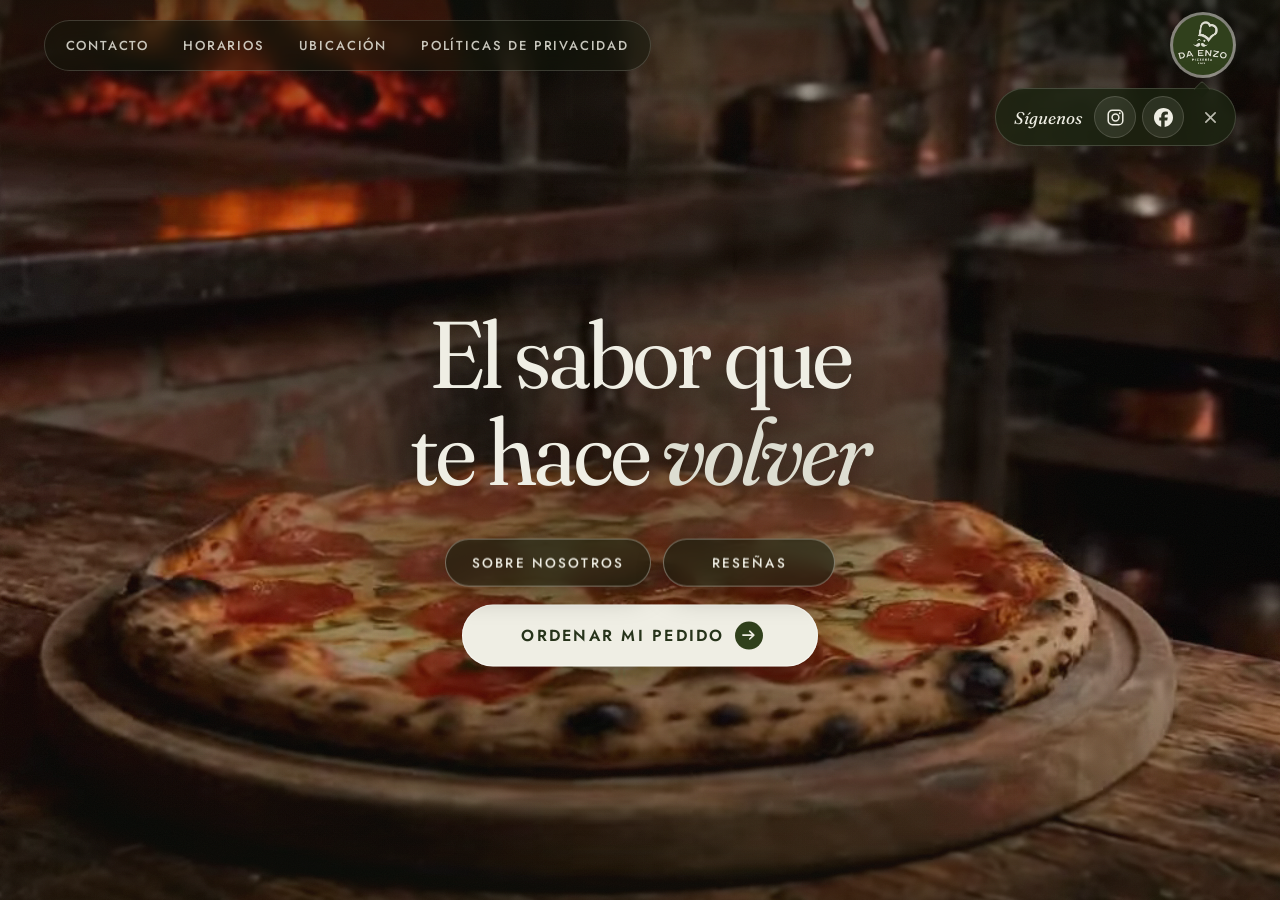
==== commit 9016df50: "Inicio: quitar fotograma de collage del video, videos más livianos y arranque sin tirones Co-Authore" ====
--- a/index.html
+++ b/index.html
@@ -749,7 +749,7 @@
   <!-- Fondo: intro completa (una vez) → bucle de la pizza girando -->
   <div class="bg" id="bg" aria-hidden="true">
     <video class="bg-video bg-video--intro" id="vIntro"
-           muted playsinline autoplay preload="auto"
+           muted playsinline preload="auto"
            disablepictureinpicture disableremoteplayback
            poster="assets/poster-intro.jpg">
       <source src="assets/daenzo-intro.webm" type="video/webm">
@@ -1689,13 +1689,33 @@
     }, fallback);
   }
 
-  intro.addEventListener('playing', primeLoop, { once:true });
+  /* El bucle se descarga cuando la intro ya está entera en memoria (o casi terminada),
+     para no competir con ella por la conexión */
+  function checkPrime(){
+    if (loopPrimed) return;
+    var b = intro.buffered, d = intro.duration || 9;
+    if ((b.length && b.end(b.length - 1) >= d - 0.2) || intro.currentTime > d - 3) primeLoop();
+  }
+  intro.addEventListener('progress', checkPrime);
+  intro.addEventListener('timeupdate', checkPrime);
   intro.addEventListener('ended', toLoop);
   intro.addEventListener('error', fallback, true);   // fallo de las <source>
   loop.addEventListener('error', function(){ if (state === 'loop') fallback(); }, true);
 
-  // Autoplay: algunos navegadores ignoran el atributo hasta llamar a play()
-  tryPlay(intro).catch(function(){
+  /* Arranque sin tirones: mientras el video se descarga se ve el póster (su primer
+     fotograma real) y la reproducción empieza cuando hay datos suficientes para
+     no detenerse (canplaythrough). Margen de 6 s para navegadores que no avisan
+     (algunos iPhone solo descargan al llamar a play()). */
+  var started = false;
+  function start(){
+    if (started) return; started = true;
+    clearTimeout(startTimer);
+    tryPlay(intro).catch(blocked);
+  }
+  var startTimer = setTimeout(start, 6000);
+  if (intro.readyState >= 4) start();
+  else intro.addEventListener('canplaythrough', start, { once:true });
+  function blocked(){
     // Bloqueado (ahorro de batería / preferencias): fotograma real + reanudar al primer toque
     fallback();
     var resume = function(){
@@ -1704,14 +1724,14 @@
       tryPlay(intro).catch(fallback);
     };
     document.addEventListener('pointerdown', resume, { once:true });
-  });
+  }
 
   // Ahorro de recursos: pausar en segundo plano o mientras otra vista (Reseñas) cubre el inicio,
   // y reanudar en el mismo punto — nunca se reinicia la secuencia.
   var covered = false;
   function current(){ return state === 'loop' ? loop : state === 'intro' ? intro : null; }
   function sync(){
-    var v = current(); if (!v) return;
+    var v = current(); if (!v || (v === intro && !started)) return;
     if (document.hidden || covered) v.pause(); else tryPlay(v).catch(function(){});
   }
   document.addEventListener('visibilitychange', sync);
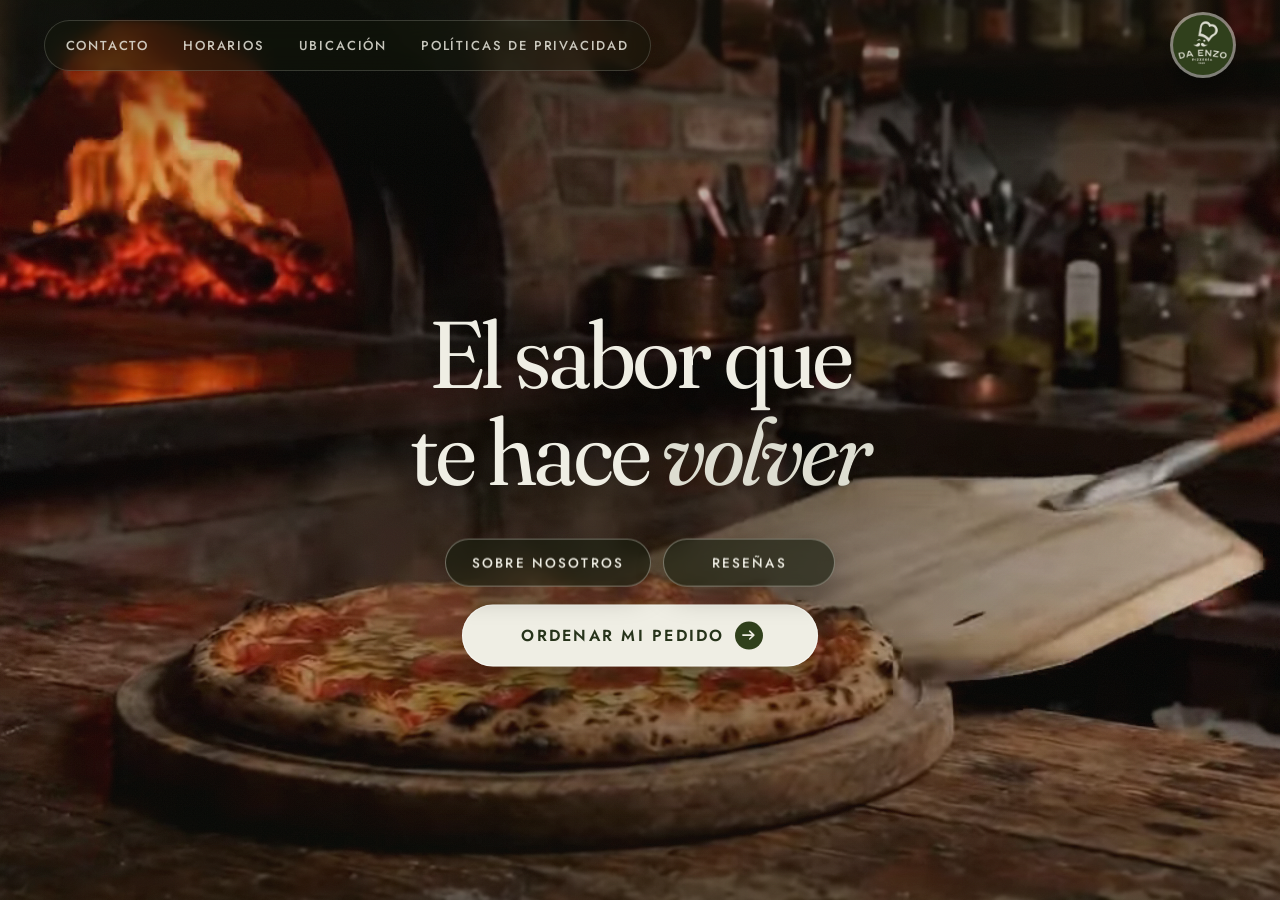
==== commit bf9af5a6: "Rendimiento en teléfonos: videos verticales ligeros, MP4 en iPhone, sin hover/foco pegados al tocar," ====
--- a/index.html
+++ b/index.html
@@ -11,10 +11,58 @@
      Si Google Fonts no carga, la pila de respaldo mantiene la página usable (font-display: swap). -->
 <link rel="preconnect" href="https://fonts.googleapis.com">
 <link rel="preconnect" href="https://fonts.gstatic.com" crossorigin>
-<link href="https://fonts.googleapis.com/css2?family=Fraunces:ital,opsz,wght@0,9..144,400;0,9..144,500;1,9..144,400;1,9..144,500&family=Jost:wght@400;500;600&display=swap" rel="stylesheet">
-
-<!-- El primer fotograma se precarga para que el fondo nunca aparezca negro -->
-<link rel="preload" as="image" href="assets/poster-intro.jpg">
+<!-- Carga sin bloquear: con wifi lento el texto aparece de inmediato con la fuente de respaldo -->
+<link rel="preload" as="style" href="https://fonts.googleapis.com/css2?family=Fraunces:ital,opsz,wght@0,9..144,400;0,9..144,500;1,9..144,400;1,9..144,500&family=Jost:wght@400;500;600&display=swap" onload="this.onload=null;this.rel='stylesheet'">
+<noscript><link href="https://fonts.googleapis.com/css2?family=Fraunces:ital,opsz,wght@0,9..144,400;0,9..144,500;1,9..144,400;1,9..144,500&family=Jost:wght@400;500;600&display=swap" rel="stylesheet"></noscript>
+
+<!-- El primer fotograma se precarga para que el fondo nunca aparezca negro (versión vertical y ligera en teléfonos) -->
+<link rel="preload" as="image" href="assets/poster-intro-m.jpg" media="(max-width: 600px) and (orientation: portrait)">
+<link rel="preload" as="image" href="assets/poster-intro.jpg" media="not all and (max-width: 600px) and (orientation: portrait)">
+
+<script>
+/* =========================================================
+   0. RENDIMIENTO Y DISPOSITIVOS TÁCTILES (antes de pintar)
+   · DaEnzoMedia.src(): elige el video adecuado al dispositivo
+       - teléfonos en vertical → versión recortada en vertical (-m), ~3 veces más ligera
+       - iPhone / iPad / Safari → MP4 (H.264, decodificado por hardware: sin tirones)
+       - resto → WebM (VP9, más ligero) si el navegador lo admite
+   · Táctil: sin efectos :hover «pegados» tras tocar y sin recuadros de foco al tocar
+     (el contorno de foco solo aparece al usar el teclado).
+   ========================================================= */
+(function(){
+  var d = document.documentElement, ua = navigator.userAgent;
+  var apple = /iP(hone|od|ad)/.test(ua) || (navigator.platform === 'MacIntel' && navigator.maxTouchPoints > 1) ||
+              (/Safari/.test(ua) && !/Chrome|Chromium|CriOS|Edg|OPR|Android|Firefox/.test(ua));
+  var mq = matchMedia('(max-width: 600px) and (orientation: portrait)');
+  var probe = document.createElement('video');
+  var webm = !apple && !!probe.canPlayType && probe.canPlayType('video/webm; codecs="vp9"') !== '';
+  window.DaEnzoMedia = {
+    mobile: function(){ return mq.matches; },
+    /* base: 'assets/daenzo-intro' · opts.mobile: false si no hay versión vertical */
+    src: function(base, opts){ var m = (!opts || opts.mobile !== false) && mq.matches; return base + (m ? '-m' : '') + (webm ? '.webm' : '.mp4'); },
+    poster: function(base, ext){ return base + (mq.matches ? '-m' : '') + (ext || '.jpg'); }
+  };
+  var touch = matchMedia('(hover: none)').matches;
+  if (touch) d.classList.add('touch');
+  /* Foco visible solo con teclado */
+  d.classList.add('pointer-ui');
+  addEventListener('keydown', function(e){ if (e.key === 'Tab' || e.key.indexOf('Arrow') === 0) d.classList.remove('pointer-ui'); }, true);
+  addEventListener('pointerdown', function(){ d.classList.add('pointer-ui'); }, true);
+  /* Táctil: los estilos :hover se desactivan (en iPhone se quedaban marcados tras tocar) */
+  if (touch) addEventListener('DOMContentLoaded', function(){
+    function strip(rules){
+      for (var i = rules.length - 1; i >= 0; i--){
+        var r = rules[i];
+        if (r.cssRules && !r.selectorText){ strip(r.cssRules); continue; }
+        if (!r.selectorText || r.selectorText.indexOf(':hover') < 0) continue;
+        var keep = r.selectorText.split(',').filter(function(x){ return x.indexOf(':hover') < 0; });
+        try { if (keep.length) r.selectorText = keep.join(','); else r.parentStyleSheet ? (r.parentRule ? r.parentRule.deleteRule(i) : r.parentStyleSheet.deleteRule(i)) : 0; } catch(e){}
+      }
+    }
+    for (var k = 0; k < document.styleSheets.length; k++){ try { strip(document.styleSheets[k].cssRules); } catch(e){} }
+  });
+})();
+</script>
 
 <style>
 /* =========================================================
@@ -709,6 +757,8 @@
 <link rel="stylesheet" href="css/about.css">
 <!-- Fase 5: estilos de «Ordenar mi pedido» -->
 <link rel="stylesheet" href="css/order.css">
+<!-- Teléfonos y tabletas: rendimiento y toque (debe ir al final) -->
+<link rel="stylesheet" href="css/touch.css">
 
 <!-- A) ENTRADA: se arma de forma síncrona para evitar un destello sin animar -->
 <script>
@@ -748,22 +798,25 @@
 
   <!-- Fondo: intro completa (una vez) → bucle de la pizza girando -->
   <div class="bg" id="bg" aria-hidden="true">
+    <!-- El archivo se elige al cargar (DaEnzoMedia): vertical y ligero en teléfonos, MP4 en iPhone -->
     <video class="bg-video bg-video--intro" id="vIntro"
            muted playsinline preload="auto"
-           disablepictureinpicture disableremoteplayback
-           poster="assets/poster-intro.jpg">
-      <source src="assets/daenzo-intro.webm" type="video/webm">
-      <source src="assets/daenzo-intro.mp4" type="video/mp4">
-    </video>
+           disablepictureinpicture disableremoteplayback></video>
     <video class="bg-video bg-video--loop" id="vLoop"
            muted playsinline loop preload="none"
-           disablepictureinpicture disableremoteplayback>
-      <source src="assets/daenzo-loop.webm" type="video/webm">
-      <source src="assets/daenzo-loop.mp4" type="video/mp4">
-    </video>
-    <!-- Alternativa si el navegador bloquea la reproducción: fotograma real del video -->
-    <img class="bg-still" id="bgStill" src="assets/poster-fallback.jpg" alt="" decoding="async">
+           disablepictureinpicture disableremoteplayback></video>
+    <!-- Alternativa si el navegador bloquea la reproducción: fotograma real del video (solo se descarga si hace falta) -->
+    <img class="bg-still" id="bgStill" alt="" decoding="async">
   </div>
+  <script>
+  (function(){
+    var D = window.DaEnzoMedia, m = D.mobile(), i = document.getElementById('vIntro'), l = document.getElementById('vLoop');
+    document.getElementById('bg').classList.toggle('is-m', m);
+    i.poster = D.poster('assets/poster-intro');
+    i.src = D.src('assets/daenzo-intro');
+    l.src = D.src('assets/daenzo-loop');
+  })();
+  </script>
   <div class="veil" aria-hidden="true"></div>
 
   <!-- Navegación superior -->
@@ -907,7 +960,7 @@
       <!-- El mapa completo es el enlace de «Cómo llegar»; la dirección va dentro del recuadro -->
       <div class="map" id="map">
         <!-- Imagen del mapa de Google (captura de la zona); el recuadro completo abre la ruta en Google Maps -->
-        <img class="map-img" src="assets/mapa-da-enzo.jpg" width="763" height="406" alt="" decoding="async">
+        <img class="map-img" data-src="assets/mapa-da-enzo.jpg" width="763" height="406" alt="" decoding="async">
         <a class="map-hit" data-bind-href="directionsUrl" target="_blank" rel="noopener noreferrer" aria-label="Cómo llegar a Da Enzo Pizzería: abre la ruta en Google Maps (pestaña nueva)"></a>
         <div class="map-card" aria-hidden="true">
           <span class="pin"><svg viewBox="0 0 24 24" fill="none" stroke="currentColor" stroke-width="1.8" stroke-linecap="round" stroke-linejoin="round"><path d="M12 21s-7-6.2-7-11.5a7 7 0 0 1 14 0C19 14.8 12 21 12 21Z"/><circle cx="12" cy="9.5" r="2.5"/></svg></span>
@@ -957,16 +1010,11 @@
       <div class="rv-hero">
         <!-- Video: acercamiento a las pizzas (una vez) → bucle con la cámara quieta y solo el humo en movimiento -->
         <div class="rv-hero-media" id="rvHeroMedia" aria-hidden="true">
+          <!-- Archivos y pósters se asignan al entrar en Reseñas (no se descargan al abrir la web) -->
           <video class="rv-hero-img rv-hero-video rv-hero-video--loop" muted loop playsinline preload="none"
-                 disablepictureinpicture disableremoteplayback poster="assets/resenas/resenas-hold.jpg">
-            <source src="assets/resenas/resenas-loop.webm" type="video/webm">
-            <source src="assets/resenas/resenas-loop.mp4" type="video/mp4">
-          </video>
+                 disablepictureinpicture disableremoteplayback data-base="assets/resenas/resenas-loop" data-poster="assets/resenas/resenas-hold"></video>
           <video class="rv-hero-img rv-hero-video rv-hero-video--intro" muted playsinline preload="none"
-                 disablepictureinpicture disableremoteplayback poster="assets/resenas/resenas-poster.jpg">
-            <source src="assets/resenas/resenas-intro.webm" type="video/webm">
-            <source src="assets/resenas/resenas-intro.mp4" type="video/mp4">
-          </video>
+                 disablepictureinpicture disableremoteplayback data-base="assets/resenas/resenas-intro" data-poster="assets/resenas/resenas-poster"></video>
         </div>
         <div class="rv-hero-txt">
           <p class="rv-eyebrow">Reseñas</p>
@@ -1363,6 +1411,7 @@
     else returnFocus = opener || document.activeElement;
     current = w;
     w.inert = false; w.setAttribute('aria-hidden','false');
+    $$('img[data-src]', w).forEach(function(i){ i.src = i.getAttribute('data-src'); i.removeAttribute('data-src'); });   // imágenes de la ventana: solo al abrirla
     hooks[name] && hooks[name]();
     // doble rAF: garantiza que la transición de entrada se ejecute
     requestAnimationFrame(function(){ requestAnimationFrame(function(){
@@ -1650,6 +1699,8 @@
 
   function fallback(){
     if (state === 'fallback') return;
+    var still = document.getElementById('bgStill');
+    if (!still.src) still.src = window.DaEnzoMedia.poster('assets/poster-fallback');
     setState('fallback');
     bg.classList.add('is-fallback');
     try { intro.pause(); loop.pause(); } catch(e){}
@@ -1712,8 +1763,10 @@
     clearTimeout(startTimer);
     tryPlay(intro).catch(blocked);
   }
-  var startTimer = setTimeout(start, 6000);
-  if (intro.readyState >= 4) start();
+  var startTimer = setTimeout(start, 2500);
+  var ua = navigator.userAgent;
+  /* iPhone/iPad no descargan el video hasta llamar a play(): allí se arranca de inmediato */
+  if (intro.readyState >= 4 || /iP(hone|od|ad)/.test(ua) || (navigator.platform === 'MacIntel' && navigator.maxTouchPoints > 1)) start();
   else intro.addEventListener('canplaythrough', start, { once:true });
   function blocked(){
     // Bloqueado (ahorro de batería / preferencias): fotograma real + reanudar al primer toque
--- a/css/touch.css
+++ b/css/touch.css
@@ -0,0 +1,49 @@
+/* =========================================================
+   TELÉFONOS Y TABLETAS — rendimiento y toque
+   Se carga al final. Las clases las pone el script del <head>:
+     .touch       pantalla táctil (sin ratón)
+     .pointer-ui  la última interacción fue con el dedo o el ratón
+   ========================================================= */
+
+/* Sin destello gris al tocar y sin espera de doble toque */
+*{-webkit-tap-highlight-color:transparent}
+a,button,[role="button"],label,summary,input,select,textarea{touch-action:manipulation}
+
+/* El contorno de foco solo se muestra al navegar con teclado
+   (al tocar, Safari dejaba un recuadro alrededor del último botón pulsado) */
+.pointer-ui :focus,.pointer-ui :focus-visible{outline:none !important}
+.pointer-ui .win-x:focus,.pointer-ui .win-x:focus-visible{box-shadow:none}
+
+/* Videos verticales de teléfono: el encuadre ya viene recortado */
+.bg.is-m .bg-video--intro,.bg.is-m .bg-video--loop,.bg.is-m .bg-still{object-position:50% 50%}
+.rv-hero-media.is-m .rv-hero-img{object-position:50% 50%}
+@media (max-width:600px) and (orientation:portrait){ .hero{background-image:url("../assets/poster-intro-m.jpg")} }
+
+/* ---------- Rendimiento en táctil ----------
+   El desenfoque del fondo (backdrop-filter) y la mezcla de grano sobre un video
+   en reproducción obligan al teléfono a recalcular toda la pantalla en cada
+   fotograma: en iPhone antiguos eso traba el video y retrasa los toques.
+   Se sustituyen por fondos sólidos casi opacos (mismo aspecto). */
+.touch *,.touch *::before,.touch *::after{-webkit-backdrop-filter:none !important;backdrop-filter:none !important}
+.touch .veil::after,.touch .rv-formbox::before{display:none}
+.touch{--glass:rgba(20,24,13,.72);--glass-strong:rgba(22,28,14,.84)}
+.touch .rv-back,.touch .rv-account{background:rgba(22,28,14,.82)}
+.touch .ab-since{background:rgba(20,24,12,.66)}
+.touch .od-nav{background:rgba(244,241,230,.99)}
+.touch .toast{background:rgba(22,28,14,.96)}
+.touch .win--olive{background:rgba(33,44,20,.98)}
+.touch .lp{background:rgba(33,44,20,.99)}
+/* Animación de letras sin desenfoque (muy costosa en móviles) */
+@media (hover:none){ @keyframes abType{from{opacity:0;transform:translateY(.22em)}to{opacity:1;transform:none}} }
+.touch .cs-fill{filter:blur(10px)}
+
+/* ---------- Pantallas muy estrechas (iPhone SE, Android pequeños) ---------- */
+@media (max-width:360px){
+  .days li{padding:10px 6px;font-size:13.5px;gap:8px}
+  .days li.today .d::after{margin-left:4px;padding:2px 5px;font-size:9.5px;letter-spacing:.12em}
+}
+/* Encabezado de cada pedido en «Ver mi pedido»: el detalle pasa a su propia línea */
+.os-order-head{flex-wrap:wrap;row-gap:2px}
+@media (max-width:520px){
+  .os-order-head span{order:3;flex-basis:100%}
+}
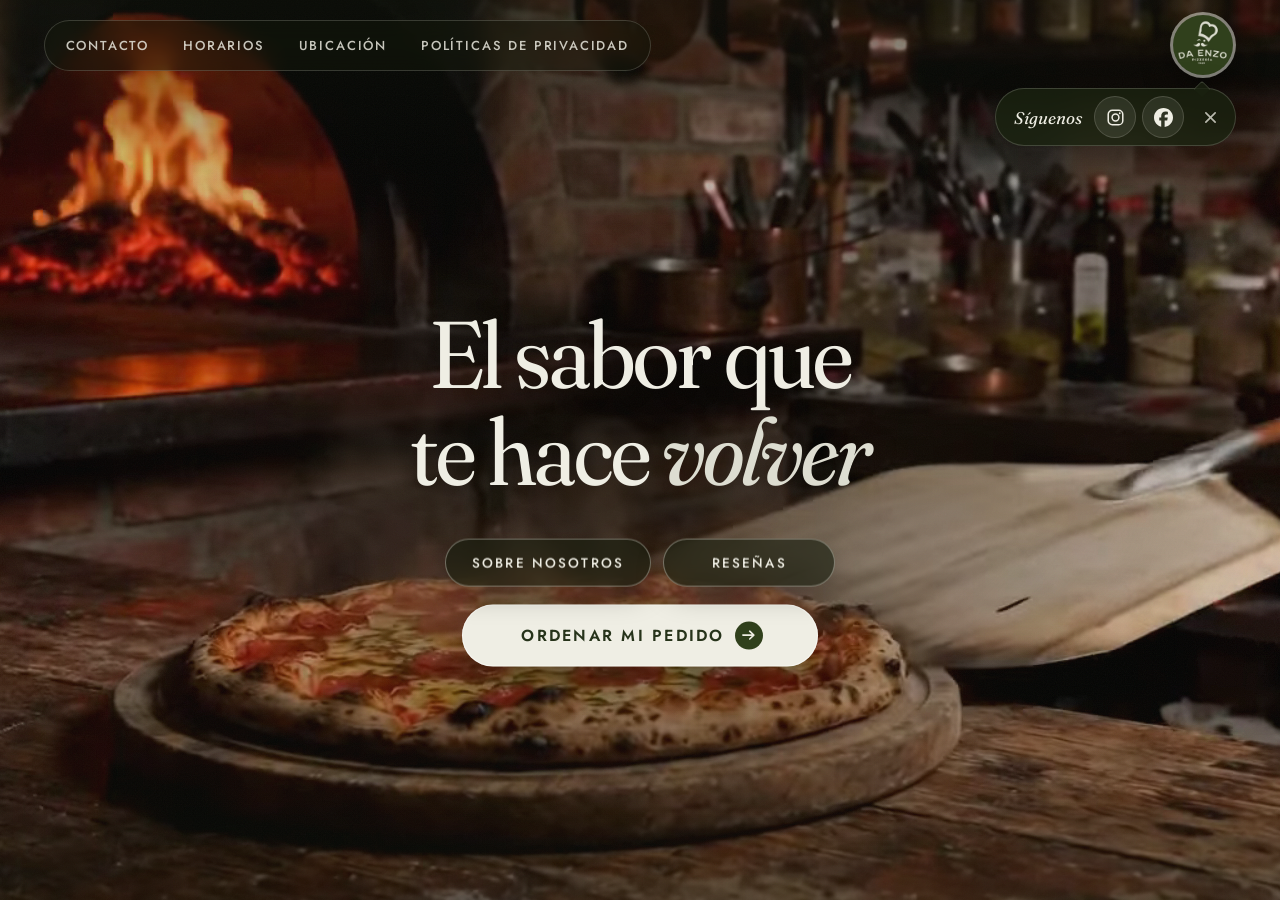
==== commit 3d08f82f: "Panel de control demo (/admin) conectado a la web: pedidos, mesas y solicitudes, ventas, menú Co-Aut" ====
--- a/index.html
+++ b/index.html
@@ -1200,6 +1200,14 @@
     <div class="win-body"></div>
   </section>
 
+  <!-- Solicitudes de mesa: mesero, cuenta, agua, cubiertos, ayuda (js/order/table-requests.js) -->
+  <section class="win win--ivory od-win od-tablereq" id="win-mesa" role="dialog" aria-modal="true" aria-labelledby="t-mesa" hidden>
+    <header class="win-head">
+      <div><span class="win-eyebrow">Mesa</span><h2 class="win-title" id="t-mesa">¿En qué te ayudamos?</h2></div>
+      <button class="win-x" type="button" data-close aria-label="Cerrar"><svg viewBox="0 0 14 14" fill="none" stroke="currentColor" stroke-width="1.7" stroke-linecap="round" aria-hidden="true"><path d="M2 2l10 10M12 2 2 12"/></svg></button>
+    </header>
+    <div class="win-body"></div>
+  </section>
   <!-- Delivery: datos de entrega y seguimiento (js/order/delivery.js) -->
   <section class="win win--ivory od-win od-delivery" id="win-entrega" role="dialog" aria-modal="true" aria-labelledby="t-entrega" hidden>
     <header class="win-head">
@@ -1811,12 +1819,15 @@
 <script src="js/about/floating-order.js"></script>
 <script src="js/about/about-view.js"></script>
 <!-- G) FASE 5 — ORDENAR MI PEDIDO -->
+<script src="js/shared/demo-db.js"></script>
 <script src="js/order/menu-data.js"></script>
+<script src="js/shared/catalog-sync.js"></script>
 <script src="js/order/cart.js"></script>
 <script src="js/order/table.js"></script>
 <script src="js/order/delivery-service.js"></script>
 <script src="js/order/order-modals.js"></script>
 <script src="js/order/delivery.js"></script>
+<script src="js/order/table-requests.js"></script>
 <script src="js/order/order-view.js"></script>
 </body>
 </html>
--- a/css/order.css
+++ b/css/order.css
@@ -766,3 +766,39 @@
   .oc-right .oc-acts button{min-height:40px;padding:0 11px;font-size:12.5px}
 }
 @media (max-width:760px){ .odr-feature--coffee .odr-photo figcaption{left:6px;right:6px;bottom:8px;padding:5px 8px;font-size:11px;text-align:center} }
+
+/* =========================================================
+   AJUSTES · panel de control (demo): disponibilidad y solicitudes de mesa
+   ========================================================= */
+.od-card.is-off .od-card-img img{filter:grayscale(.85) brightness(.9)}
+.od-card.is-off{opacity:.78}
+.od-card-off{flex:1 0 100%;order:3;padding:10px 12px;border-radius:999px;background:rgba(46,59,28,.08);color:var(--rv-ink-soft,#5b6150);text-align:center;font:600 11px/1.2 var(--f-ui);letter-spacing:.12em;text-transform:uppercase}
+.od-dcard.is-off,.odr-item.is-off{opacity:.5}
+.odr-item.is-off .odr-add,.od-dcard.is-off .odr-add{pointer-events:none}
+.oc-off{align-self:flex-start;padding:2px 8px;border-radius:999px;background:#b3401a;color:#fff;font:600 10px/1.4 var(--f-ui);letter-spacing:.08em;text-transform:uppercase}
+
+.od-tablereq{--win-w:560px}
+.tq-warn{margin:0 0 14px;padding:10px 14px;border-radius:12px;background:rgba(199,92,46,.1);color:#8f3212;font-size:13.5px;line-height:1.5}
+.tq-grid{display:grid;grid-template-columns:repeat(2,minmax(0,1fr));gap:10px}
+.tq-opt{display:flex;flex-direction:column;align-items:flex-start;gap:4px;min-height:104px;padding:14px 16px;border-radius:18px;border:1px solid var(--rv-line,rgba(46,59,28,.14));background:var(--rv-card,#fbf9f2);color:var(--olive-700);cursor:pointer;text-align:left;transition:transform .3s var(--e-soft), box-shadow .3s, background-color .25s}
+.tq-opt svg{width:26px;height:26px;color:#c75c2e;margin-bottom:4px}
+.tq-opt b{font:500 17px/1.15 var(--f-display)}
+.tq-opt small{font-size:12px;color:var(--rv-ink-soft,#5b6150)}
+.tq-opt:hover{transform:translateY(-2px);box-shadow:0 12px 26px rgba(60,45,20,.12)}
+.tq-opt:active{transform:scale(.98)}
+.tq-opt[data-req="cuenta"]{background:var(--olive-700);color:var(--cream-100);border-color:var(--olive-700)}
+.tq-opt[data-req="cuenta"] small{color:rgba(239,238,228,.75)}
+.tq-opt[data-req="cuenta"] svg{color:#f3c66f}
+.tq-opt.is-sent{opacity:.6;cursor:default}
+.tq-opt.is-sent small::before{content:"✓ "}
+.tq-opt:last-child:nth-child(odd){grid-column:1 / -1;min-height:76px}
+.tq-list{margin-top:18px}
+.tq-list ul{list-style:none;margin:8px 0 0;padding:0;display:grid;gap:6px}
+.tq-list li{display:grid;grid-template-columns:22px 1fr auto;gap:10px;align-items:center;padding:10px 12px;border-radius:14px;background:rgba(46,59,28,.05);font-size:13.5px}
+.tq-list li svg{width:20px;height:20px;color:#9a3f18}
+.tq-list li b{display:block;font-weight:600;color:var(--olive-700)}
+.tq-list li small{color:var(--rv-ink-soft,#5b6150)}
+.tq-list li.tq-atendida small{color:#2f6b2f}
+.tq-list li.tq-resuelta{opacity:.6}
+.tq-list time{font-size:12px;color:var(--rv-ink-soft,#5b6150);font-variant-numeric:tabular-nums}
+.tq-demo{margin-top:16px;background:rgba(46,59,28,.06);color:var(--rv-ink-soft,#5b6150)}
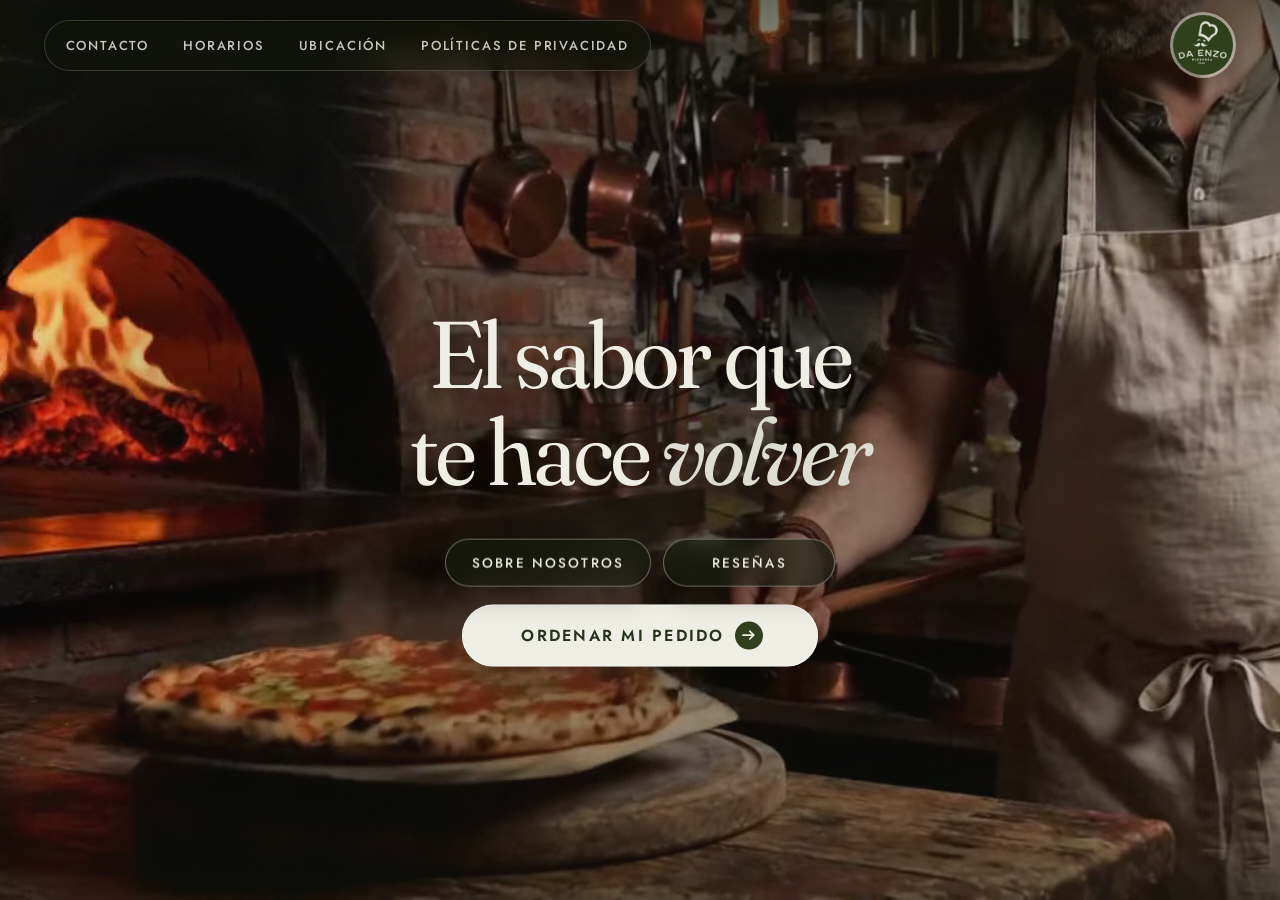
==== commit cf1d3322: "Ver mi pedido se cierra al finalizar y pagar desde el panel; sincronización en la nube (Firebase) pr" ====
--- a/index.html
+++ b/index.html
@@ -1819,6 +1819,7 @@
 <script src="js/about/floating-order.js"></script>
 <script src="js/about/about-view.js"></script>
 <!-- G) FASE 5 — ORDENAR MI PEDIDO -->
+<script src="js/shared/demo-cloud.js"></script>
 <script src="js/shared/demo-db.js"></script>
 <script src="js/order/menu-data.js"></script>
 <script src="js/shared/catalog-sync.js"></script>
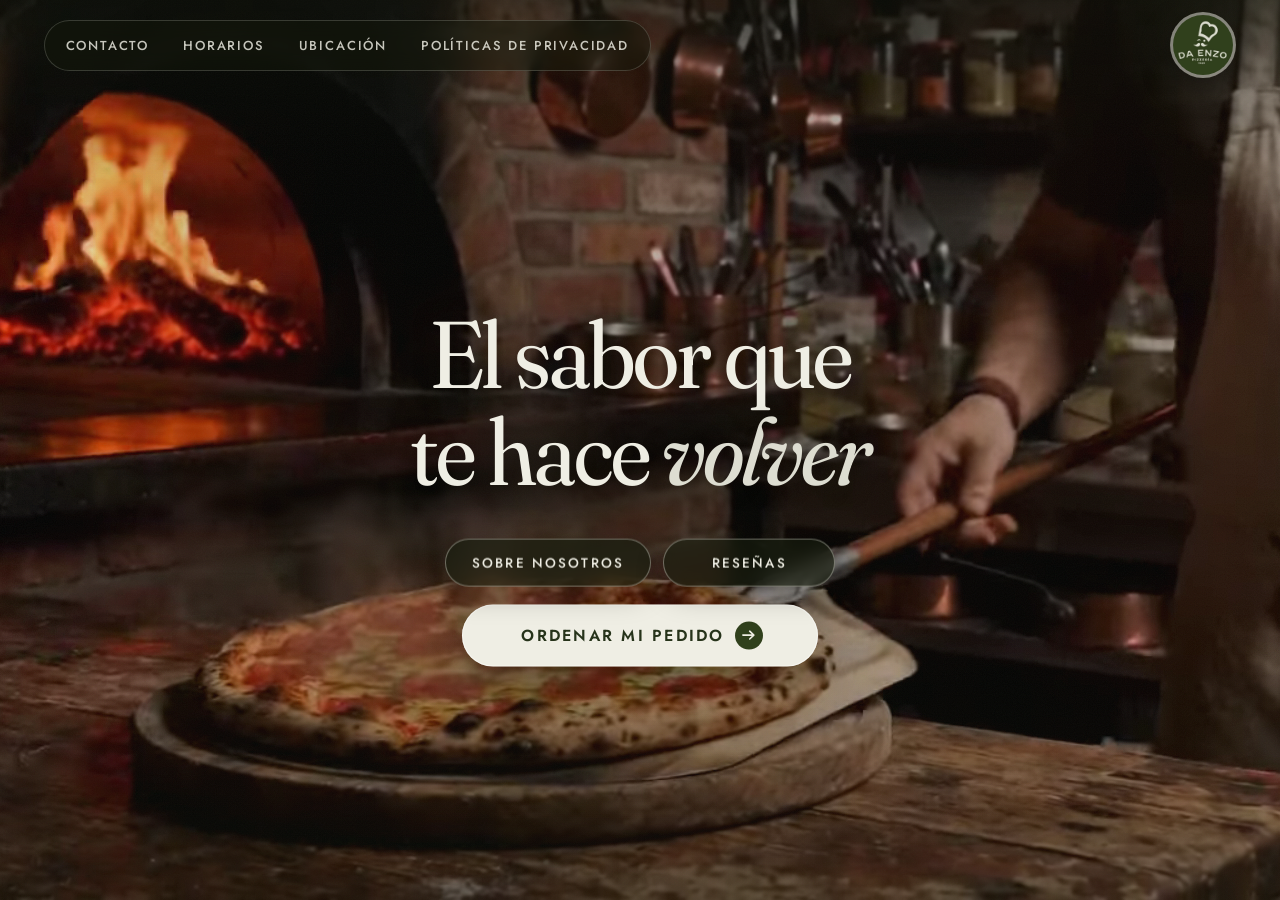
==== commit e9047118: "Ver mi pedido: se retira siempre al finalizar y pagar (también al abrirlo o recargar) y versión en l" ====
--- a/index.html
+++ b/index.html
@@ -752,13 +752,13 @@
 }
 </style>
 <!-- Fase 3: estilos de la vista Reseñas -->
-<link rel="stylesheet" href="css/reviews.css">
+<link rel="stylesheet" href="css/reviews.css?v=20261029">
 <!-- Fase 4: estilos de «Sobre nosotros» -->
-<link rel="stylesheet" href="css/about.css">
+<link rel="stylesheet" href="css/about.css?v=20261029">
 <!-- Fase 5: estilos de «Ordenar mi pedido» -->
-<link rel="stylesheet" href="css/order.css">
+<link rel="stylesheet" href="css/order.css?v=20261029">
 <!-- Teléfonos y tabletas: rendimiento y toque (debe ir al final) -->
-<link rel="stylesheet" href="css/touch.css">
+<link rel="stylesheet" href="css/touch.css?v=20261029">
 
 <!-- A) ENTRADA: se arma de forma síncrona para evitar un destello sin animar -->
 <script>
@@ -1800,35 +1800,35 @@
 })();
 </script>
 <!-- E) FASE 3 — RESEÑAS (componentes independientes, cargados después de la configuración central) -->
-<script src="js/reviews/reviews-config.js"></script>
-<script src="js/reviews/demo-reviews.js"></script>
-<script src="js/reviews/utils.js"></script>
-<script src="js/reviews/hero-video.js"></script>
-<script src="js/reviews/star-rating.js"></script>
-<script src="js/reviews/review-list.js"></script>
-<script src="js/reviews/review-detail.js"></script>
-<script src="js/reviews/quick-phrases.js"></script>
-<script src="js/reviews/photo-picker.js"></script>
-<script src="js/reviews/review-form.js"></script>
-<script src="js/reviews/auth.js"></script>
-<script src="js/reviews/login-prompt.js"></script>
-<script src="js/reviews/reviews-view.js"></script>
+<script src="js/reviews/reviews-config.js?v=20261029"></script>
+<script src="js/reviews/demo-reviews.js?v=20261029"></script>
+<script src="js/reviews/utils.js?v=20261029"></script>
+<script src="js/reviews/hero-video.js?v=20261029"></script>
+<script src="js/reviews/star-rating.js?v=20261029"></script>
+<script src="js/reviews/review-list.js?v=20261029"></script>
+<script src="js/reviews/review-detail.js?v=20261029"></script>
+<script src="js/reviews/quick-phrases.js?v=20261029"></script>
+<script src="js/reviews/photo-picker.js?v=20261029"></script>
+<script src="js/reviews/review-form.js?v=20261029"></script>
+<script src="js/reviews/auth.js?v=20261029"></script>
+<script src="js/reviews/login-prompt.js?v=20261029"></script>
+<script src="js/reviews/reviews-view.js?v=20261029"></script>
 <!-- F) FASE 4 — SOBRE NOSOTROS -->
-<script src="js/about/about-data.js"></script>
-<script src="js/about/carousel.js"></script>
-<script src="js/about/floating-order.js"></script>
-<script src="js/about/about-view.js"></script>
+<script src="js/about/about-data.js?v=20261029"></script>
+<script src="js/about/carousel.js?v=20261029"></script>
+<script src="js/about/floating-order.js?v=20261029"></script>
+<script src="js/about/about-view.js?v=20261029"></script>
 <!-- G) FASE 5 — ORDENAR MI PEDIDO -->
-<script src="js/shared/demo-cloud.js"></script>
-<script src="js/shared/demo-db.js"></script>
-<script src="js/order/menu-data.js"></script>
-<script src="js/shared/catalog-sync.js"></script>
-<script src="js/order/cart.js"></script>
-<script src="js/order/table.js"></script>
-<script src="js/order/delivery-service.js"></script>
-<script src="js/order/order-modals.js"></script>
-<script src="js/order/delivery.js"></script>
-<script src="js/order/table-requests.js"></script>
-<script src="js/order/order-view.js"></script>
+<script src="js/shared/demo-cloud.js?v=20261029"></script>
+<script src="js/shared/demo-db.js?v=20261029"></script>
+<script src="js/order/menu-data.js?v=20261029"></script>
+<script src="js/shared/catalog-sync.js?v=20261029"></script>
+<script src="js/order/cart.js?v=20261029"></script>
+<script src="js/order/table.js?v=20261029"></script>
+<script src="js/order/delivery-service.js?v=20261029"></script>
+<script src="js/order/order-modals.js?v=20261029"></script>
+<script src="js/order/delivery.js?v=20261029"></script>
+<script src="js/order/table-requests.js?v=20261029"></script>
+<script src="js/order/order-view.js?v=20261029"></script>
 </body>
 </html>
